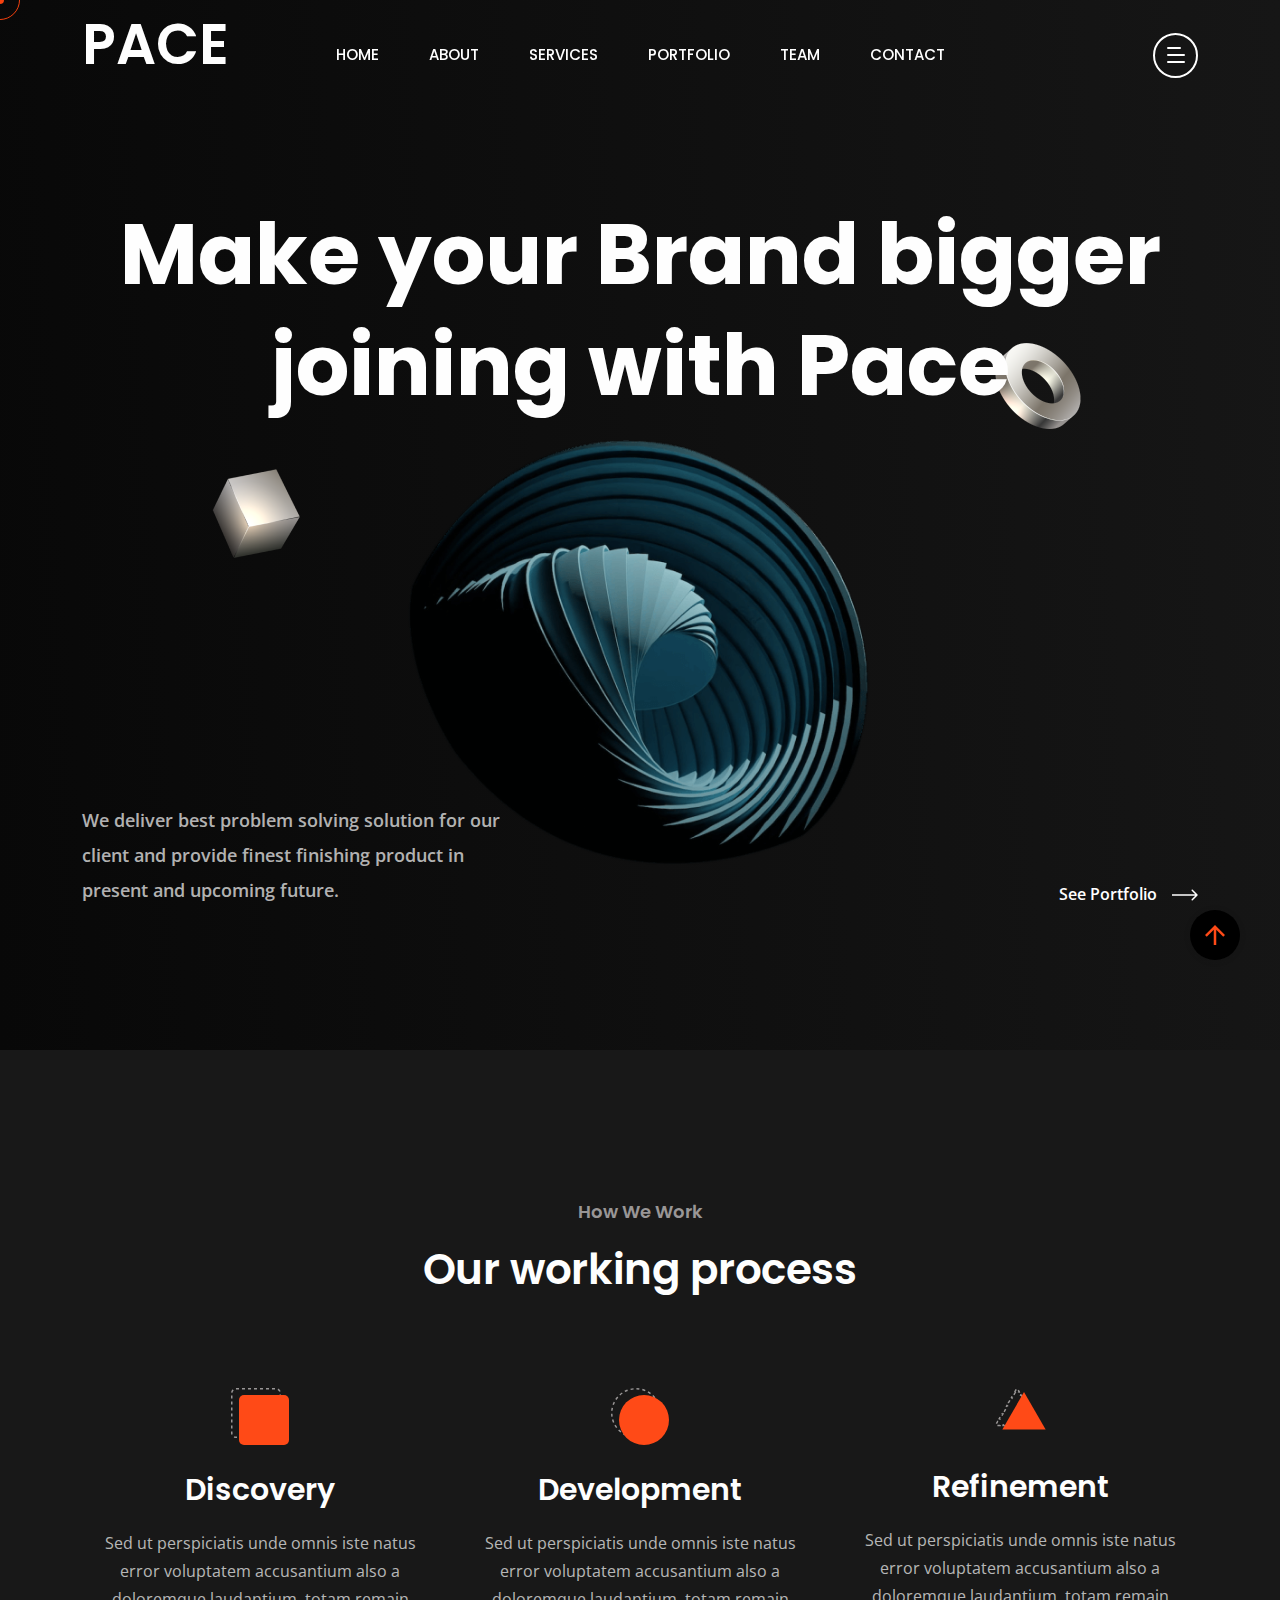
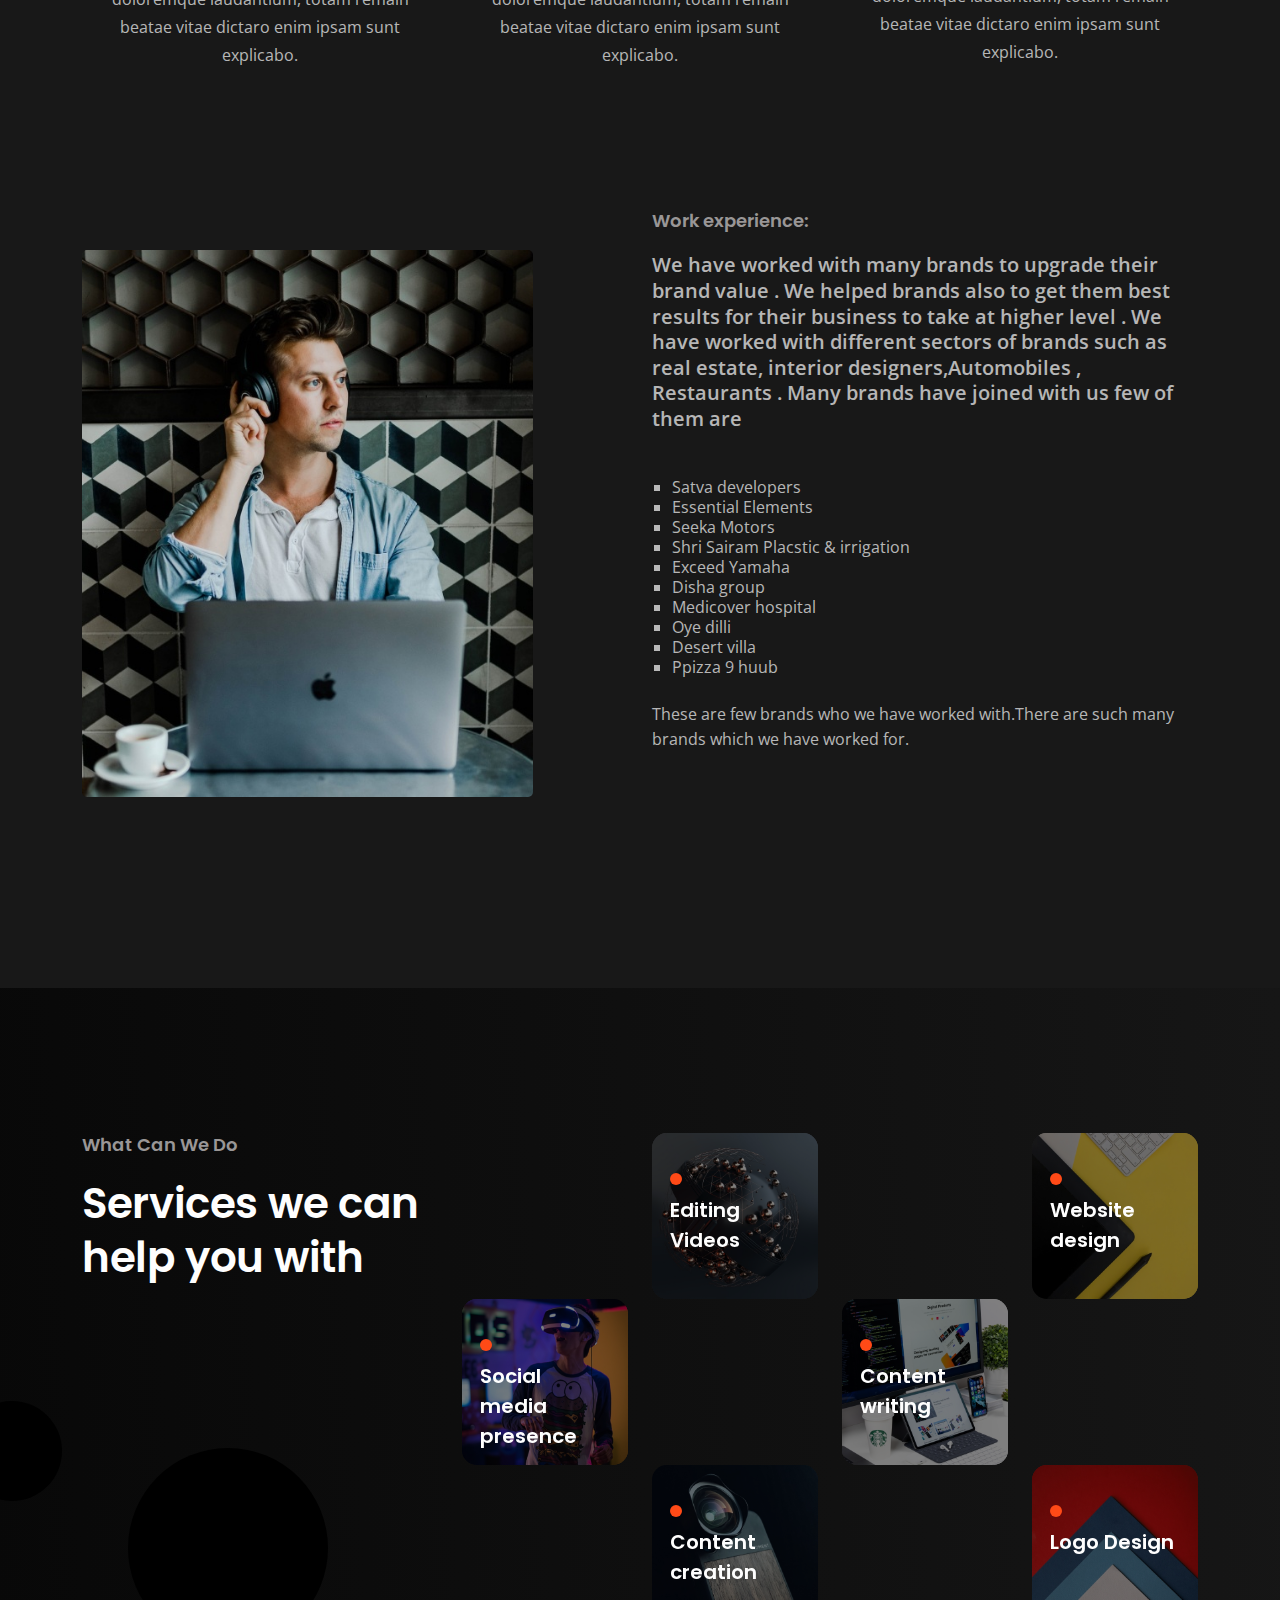
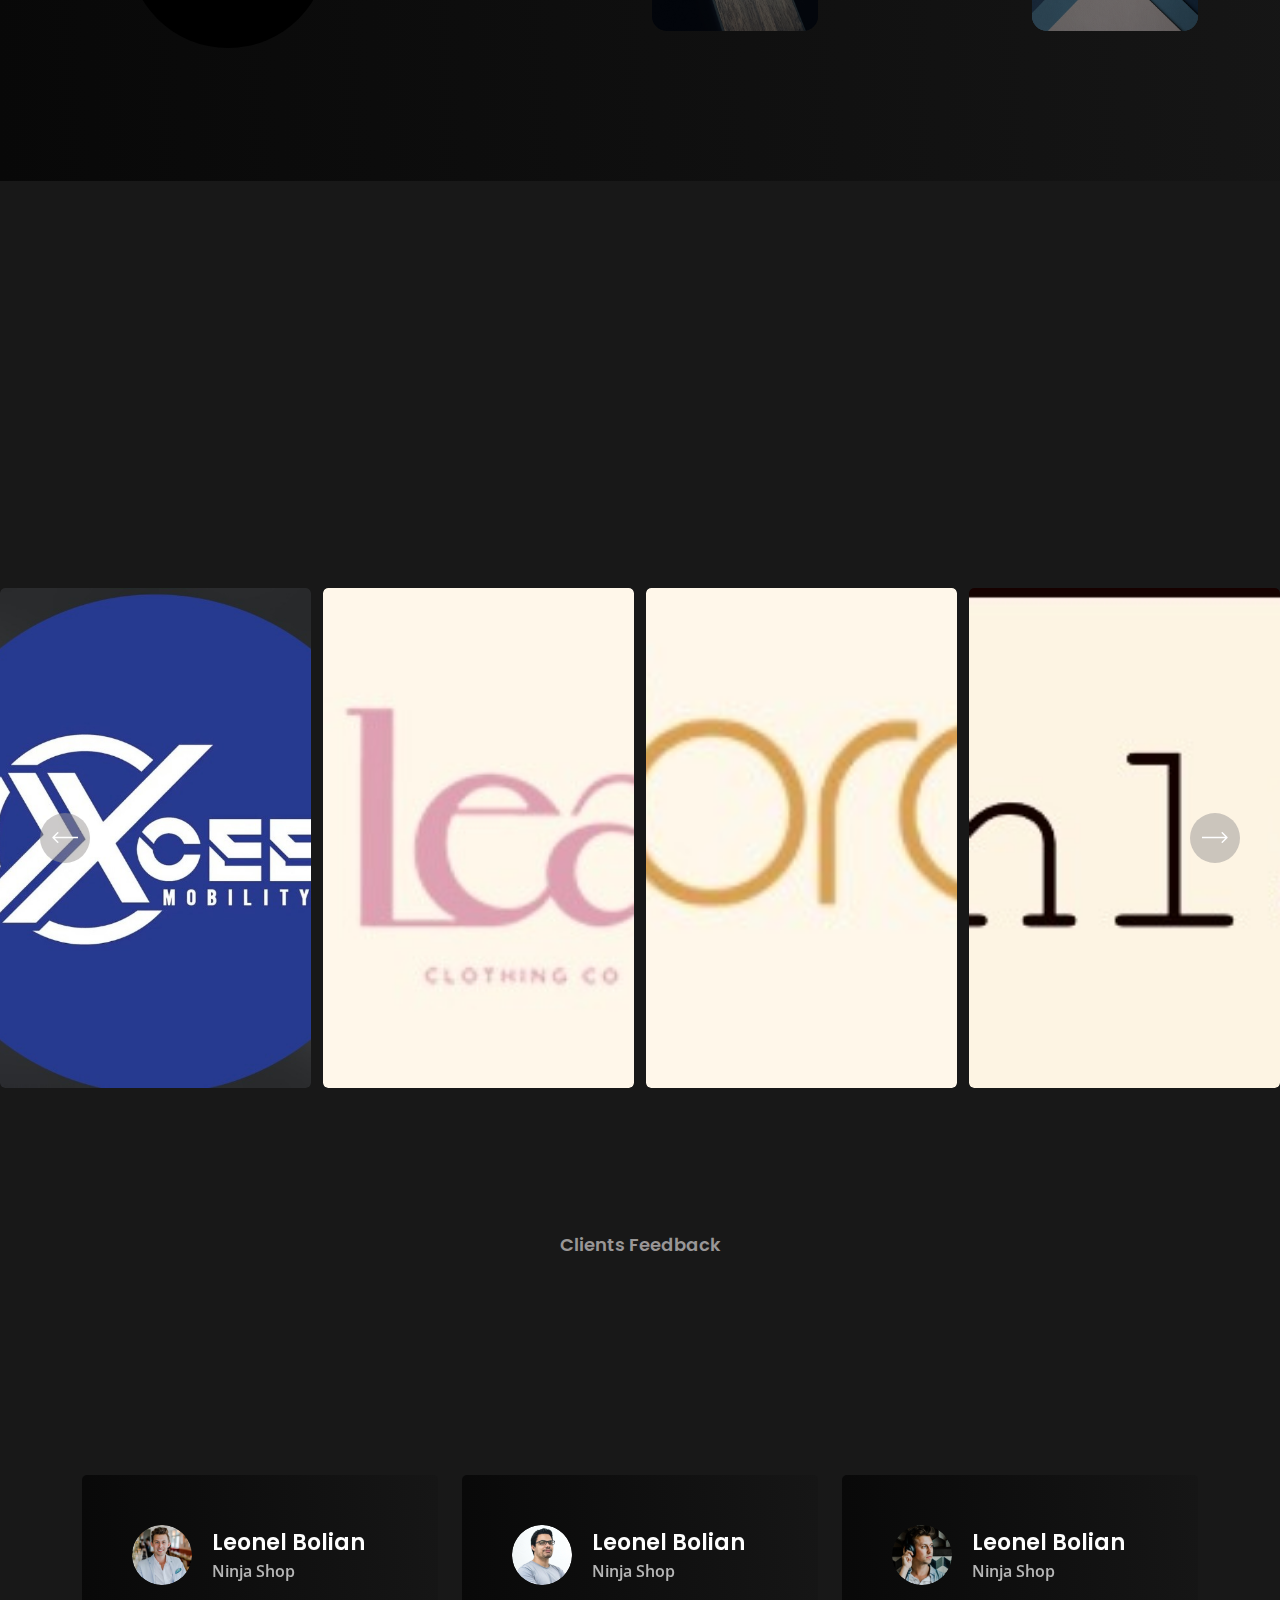
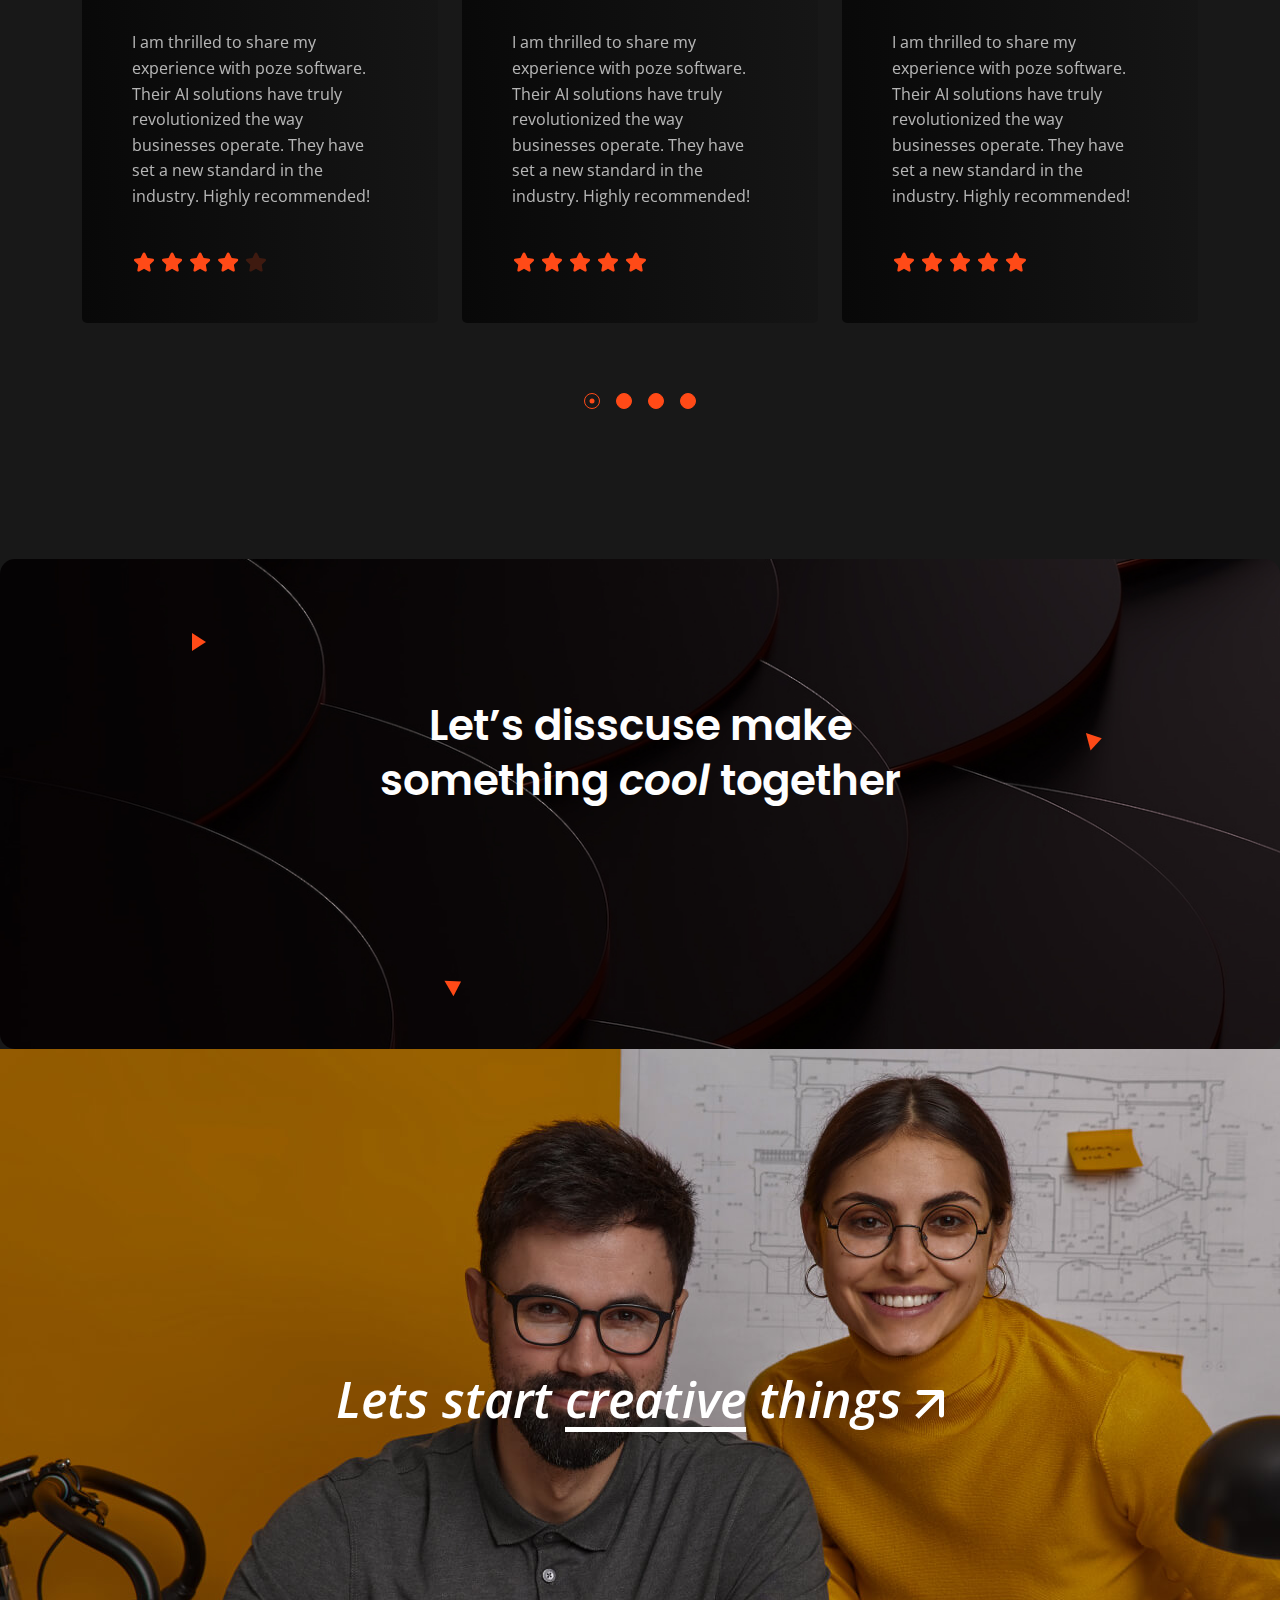
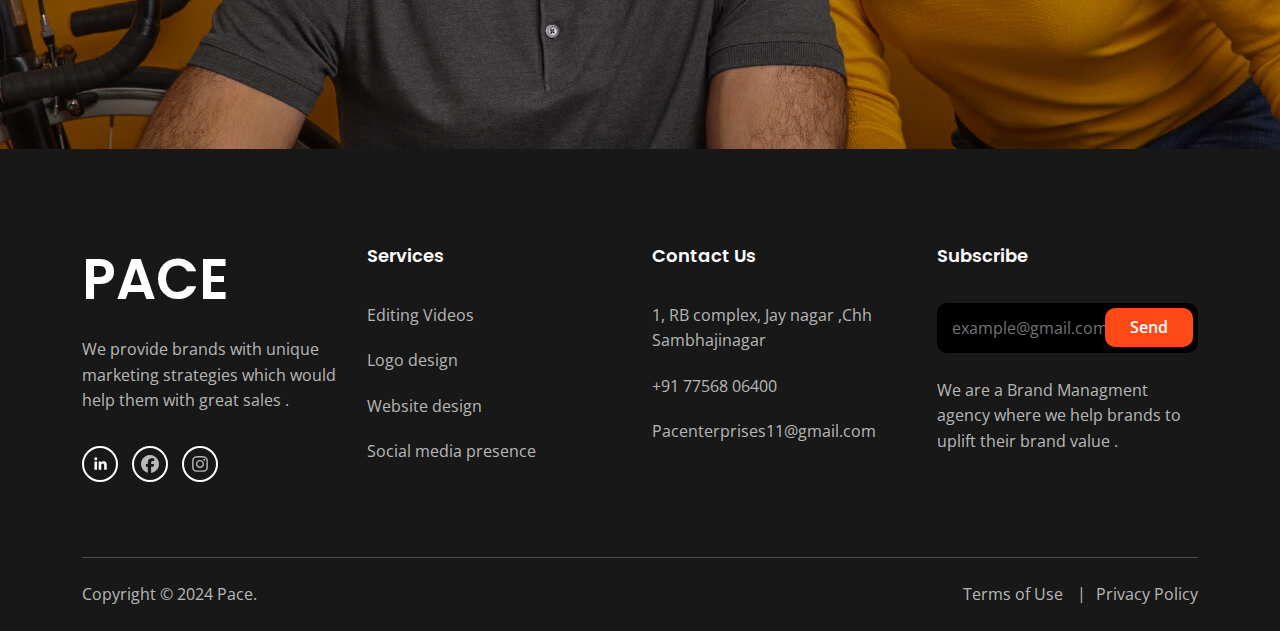
==== index.html @ 40d88383 "commit" ====
<!DOCTYPE html>
<html class="no-js" lang="en">
  <head>
    <!-- Meta Tags -->
    <meta charset="utf-8" />
    <meta http-equiv="x-ua-compatible" content="ie=edge" />
    <meta name="viewport" content="width=device-width, initial-scale=1" />
    <meta name="author" content="Laralink" />
    <!-- Favicon Icon -->
    <link rel="icon" href="assets/img/favicon.png" />
    <!-- Site Title -->
    <title>Pace Brand Management Co.</title>
    <link rel="stylesheet" href="assets/css/plugins/bootstrap.min.css" />
    <link rel="stylesheet" href="assets/css/plugins/fontawesome.min.css" />
    <link rel="stylesheet" href="assets/css/plugins/slick.css" />
    <link rel="stylesheet" href="assets/css/plugins/lightgallery.min.css" />
    <link rel="stylesheet" href="assets/css/plugins/animate.css" />
    <link rel="stylesheet" href="assets/css/style.css" />
  </head>
  <body>
    <div class="cs-preloader cs-center">
      <div class="cs-preloader_in"></div>
    </div>
    <!-- Start Header Section -->
    <header class="cs-site_header cs-style1 text-uppercase cs-sticky_header">
      <div class="cs-main_header">
        <div class="container">
          <div class="cs-main_header_in">
            <div class="cs-main_header_left">
              <a class="cs-site_branding" href="index.html">
                <!-- <img src="assets/img/logo.svg" alt="Logo"> -->
                <h1>PACE</h1>
              </a>
            </div>
            <div class="cs-main_header_center">
              <div class="cs-nav cs-primary_font cs-medium">
                <ul class="cs-nav_list">
                  <li class="cs-mega_menu">
                    <a href="index.html">Home</a>
                  </li>
                  <li>
                    <a href="about.html">About</a>
                  </li>
                  <li>
                    <a href="service.html">Services</a>
                  </li>
                  <li>
                    <a href="portfolio.html">Portfolio</a>
                  </li>
                  <li>
                    <a href="team.html">Team</a>
                  </li>
                  <li>
                    <a href="contact.html">Contact</a>
                  </li>
                  <!-- <li>
                    <a href="blog.html">Blog</a>
                    <ul>
                      <li>
                        <a href="blog.html">Blog</a>
                      </li>
                      <li>
                        <a href="blog-details.html">Blog Details</a>
                      </li>
                    </ul>
                  </li>
                  <li> -->
                </ul>
              </div>
            </div>
            <div class="cs-main_header_right">
              <div class="cs-toolbox">
                <span class="cs-icon_btn">
                  <span class="cs-icon_btn_in">
                    <span></span>
                    <span></span>
                    <span></span>
                    <span></span>
                  </span>
                </span>
              </div>
            </div>
          </div>
        </div>
      </div>
    </header>
    <div class="cs-side_header">
      <button class="cs-close"></button>
      <div class="cs-side_header_overlay"></div>
      <div class="cs-side_header_in">
        <div class="cs-side_header_shape"></div>
        <a class="cs-site_branding" href="index.html">
          <!-- <img src="assets/img/logo.svg" alt="Logo"> -->
          <h1>PACE</h1>
        </a>
        <div class="cs-side_header_box">
          <h2 class="cs-side_header_heading">
            Do you have a project in your <br />
            mind? Keep connect us.
          </h2>
        </div>
        <div class="cs-side_header_box">
          <h3 class="cs-side_header_title cs-primary_color">Contact Us</h3>
          <ul class="cs-contact_info cs-style1 cs-mp0">
            <li>
              <svg
                width="18"
                height="18"
                viewBox="0 0 18 18"
                fill="none"
                xmlns="http://www.w3.org/2000/svg"
              >
                <path
                  d="M17 12.5C15.75 12.5 14.55 12.3 13.43 11.93C13.08 11.82 12.69 11.9 12.41 12.17L10.21 14.37C7.38 12.93 5.06 10.62 3.62 7.79L5.82 5.58C6.1 5.31 6.18 4.92 6.07 4.57C5.7 3.45 5.5 2.25 5.5 1C5.5 0.45 5.05 0 4.5 0H1C0.45 0 0 0.45 0 1C0 10.39 7.61 18 17 18C17.55 18 18 17.55 18 17V13.5C18 12.95 17.55 12.5 17 12.5ZM9 0V10L12 7H18V0H9Z"
                  fill="#FF4A17"
                />
              </svg>
              <span>+91 77568 06400</span>
            </li>
            <li>
              <svg
                width="20"
                height="18"
                viewBox="0 0 20 18"
                fill="none"
                xmlns="http://www.w3.org/2000/svg"
              >
                <path
                  d="M20 6.98V16C20 17.1 19.1 18 18 18H2C0.9 18 0 17.1 0 16V4C0 2.9 0.9 2 2 2H12.1C12.04 2.32 12 2.66 12 3C12 4.48 12.65 5.79 13.67 6.71L10 9L2 4V6L10 11L15.3 7.68C15.84 7.88 16.4 8 17 8C18.13 8 19.16 7.61 20 6.98ZM14 3C14 4.66 15.34 6 17 6C18.66 6 20 4.66 20 3C20 1.34 18.66 0 17 0C15.34 0 14 1.34 14 3Z"
                  fill="#FF4A17"
                />
              </svg>
              <span>Pacenterprises11@gmail.com</span>
            </li>
            <li>
              <svg
                width="14"
                height="20"
                viewBox="0 0 14 20"
                fill="none"
                xmlns="http://www.w3.org/2000/svg"
              >
                <path
                  d="M7 0C3.13 0 0 3.13 0 7C0 12.25 7 20 7 20C7 20 14 12.25 14 7C14 3.13 10.87 0 7 0ZM7 9.5C5.62 9.5 4.5 8.38 4.5 7C4.5 5.62 5.62 4.5 7 4.5C8.38 4.5 9.5 5.62 9.5 7C9.5 8.38 8.38 9.5 7 9.5Z"
                  fill="#FF4A17"
                />
              </svg>
              <span
                >1, RB complex, Jay nagar ,Chh Sambhajinagar
              </span>
            </li>
          </ul>
        </div>
        <div class="cs-side_header_box">
          <h3 class="cs-side_header_title cs-primary_color">Subscribe</h3>
          <div class="cs-newsletter cs-style1">
            <form action="#" class="cs-newsletter_form">
              <input
                type="email"
                class="cs-newsletter_input"
                placeholder="example@gmail.com"
              />
              <button class="cs-newsletter_btn">
                <span>Send</span>
              </button>
            </form>
            <div class="cs-newsletter_text">
              Branding plays a big role because Branding is the perpetual process of identifying, creating, and managing the cumulative assets and actions that shape the perception of a brand in stakeholders’ minds. 
            </div>
          </div>
        </div>
        <div class="cs-side_header_box">
          <div class="cs-social_btns cs-style1">
            <a href="https://www.linkedin.com/in/pace-branding-7a5857142?utm_source=share&utm_campaign=share_via&utm_content=profile&utm_medium=ios_app" class="cs-center">
              <svg
                width="15"
                height="15"
                viewBox="0 0 15 15"
                fill="none"
                xmlns="http://www.w3.org/2000/svg"
              >
                <path
                  d="M4.04799 13.7497H1.45647V5.4043H4.04799V13.7497ZM2.75084 4.2659C1.92215 4.2659 1.25 3.57952 1.25 2.75084C1.25 2.35279 1.40812 1.97105 1.68958 1.68958C1.97105 1.40812 2.35279 1.25 2.75084 1.25C3.14888 1.25 3.53063 1.40812 3.81209 1.68958C4.09355 1.97105 4.25167 2.35279 4.25167 2.75084C4.25167 3.57952 3.57924 4.2659 2.75084 4.2659ZM13.7472 13.7497H11.1613V9.68722C11.1613 8.71903 11.1417 7.4774 9.81389 7.4774C8.46652 7.4774 8.26004 8.5293 8.26004 9.61747V13.7497H5.67132V5.4043H8.15681V6.54269H8.19308C8.53906 5.887 9.38421 5.19503 10.6451 5.19503C13.2679 5.19503 13.75 6.92215 13.75 9.16546V13.7497H13.7472Z"
                  fill="white"
                />
              </svg>
            </a>
            <a href="https://www.facebook.com/share/X586SR1ZsDK1aMWn/?mibextid=LQQJ4d" class="cs-center">
              <svg  width="26"
              height="18" fill="currentColor" xmlns="http://www.w3.org/2000/svg" viewBox="0 0 512 512"><!--!Font Awesome Free 6.6.0 by @fontawesome - https://fontawesome.com License - https://fontawesome.com/license/free Copyright 2024 Fonticons, Inc.--><path d="M512 256C512 114.6 397.4 0 256 0S0 114.6 0 256C0 376 82.7 476.8 194.2 504.5V334.2H141.4V256h52.8V222.3c0-87.1 39.4-127.5 125-127.5c16.2 0 44.2 3.2 55.7 6.4V172c-6-.6-16.5-1-29.6-1c-42 0-58.2 15.9-58.2 57.2V256h83.6l-14.4 78.2H287V510.1C413.8 494.8 512 386.9 512 256h0z"/></svg>
            </a>
            
            <a href="https://www.instagram.com/pace_management44/profilecard/?igsh=MXcwczczZ2RvOGh3bA==" class="cs-center">
              <svg  width="26"
              height="18" fill="currentColor"  xmlns="http://www.w3.org/2000/svg" viewBox="0 0 448 512"><!--!Font Awesome Free 6.6.0 by @fontawesome - https://fontawesome.com License - https://fontawesome.com/license/free Copyright 2024 Fonticons, Inc.--><path d="M224.1 141c-63.6 0-114.9 51.3-114.9 114.9s51.3 114.9 114.9 114.9S339 319.5 339 255.9 287.7 141 224.1 141zm0 189.6c-41.1 0-74.7-33.5-74.7-74.7s33.5-74.7 74.7-74.7 74.7 33.5 74.7 74.7-33.6 74.7-74.7 74.7zm146.4-194.3c0 14.9-12 26.8-26.8 26.8-14.9 0-26.8-12-26.8-26.8s12-26.8 26.8-26.8 26.8 12 26.8 26.8zm76.1 27.2c-1.7-35.9-9.9-67.7-36.2-93.9-26.2-26.2-58-34.4-93.9-36.2-37-2.1-147.9-2.1-184.9 0-35.8 1.7-67.6 9.9-93.9 36.1s-34.4 58-36.2 93.9c-2.1 37-2.1 147.9 0 184.9 1.7 35.9 9.9 67.7 36.2 93.9s58 34.4 93.9 36.2c37 2.1 147.9 2.1 184.9 0 35.9-1.7 67.7-9.9 93.9-36.2 26.2-26.2 34.4-58 36.2-93.9 2.1-37 2.1-147.8 0-184.8zM398.8 388c-7.8 19.6-22.9 34.7-42.6 42.6-29.5 11.7-99.5 9-132.1 9s-102.7 2.6-132.1-9c-19.6-7.8-34.7-22.9-42.6-42.6-11.7-29.5-9-99.5-9-132.1s-2.6-102.7 9-132.1c7.8-19.6 22.9-34.7 42.6-42.6 29.5-11.7 99.5-9 132.1-9s102.7-2.6 132.1 9c19.6 7.8 34.7 22.9 42.6 42.6 11.7 29.5 9 99.5 9 132.1s2.7 102.7-9 132.1z"/></svg>
            </a>
          </div>
        </div>
      </div>
    </div>
    <!-- End Header Section -->
    <!-- Start Hero -->
    <div class="cs-hero cs-style7" id="home">
      <div class="container">
        <h1
          class="cs-hero_title wow fadeInUp"
          data-wow-duration="0.8s"
          data-wow-delay="0.2s"
        >
          Make your Brand bigger joining with Pace
        </h1>
      </div>
      <div class="container">
        <div class="cs-hero_text_in">
          <div class="cs-hero_subtitle">
            We deliver best problem solving solution for our client and provide
            finest finishing product in present and upcoming future.
          </div>
          <div class="cs-hero_btn">
            <a href="portfolio.html" class="cs-text_btn">
              <span>See Portfolio</span>
              <svg
                width="26"
                height="12"
                viewBox="0 0 26 12"
                fill="none"
                xmlns="http://www.w3.org/2000/svg"
              >
                <path
                  d="M25.5303 6.53033C25.8232 6.23744 25.8232 5.76256 25.5303 5.46967L20.7574 0.696699C20.4645 0.403806 19.9896 0.403806 19.6967 0.696699C19.4038 0.989593 19.4038 1.46447 19.6967 1.75736L23.9393 6L19.6967 10.2426C19.4038 10.5355 19.4038 11.0104 19.6967 11.3033C19.9896 11.5962 20.4645 11.5962 20.7574 11.3033L25.5303 6.53033ZM0 6.75H25V5.25H0V6.75Z"
                  fill="currentColor"
                ></path>
              </svg>
            </a>
          </div>
        </div>
      </div>
      <div class="cs-hero_img_1">
        <img src="assets/img/hero_img_2.png" alt="Hero Img" />
      </div>
      <div class="cs-hero_img_2">
        <img src="assets/img/hero_img_3.png" alt="Hero Img" />
      </div>
      <div class="cs-hero_img_3">
        <img src="assets/img/hero_img_4.png" alt="Hero Img" />
      </div>
    </div>
    <!-- End Hero -->
    <div class="cs-height_150 cs-height_lg_80"></div>
    <!-- Start Icon Box -->
    <div class="container">
      <div class="cs-section_heading cs-style1 text-center">
        <h3 class="cs-section_subtitle">How We Work</h3>
        <h2 class="cs-section_title">Our working process</h2>
      </div>
      <div class="cs-height_90 cs-height_lg_45"></div>
      <div class="row">
        <div class="col-lg-4">
          <div class="cs-iconbox cs-style2 text-center">
            <div class="cs-iconbox_icon">
              <svg
                width="58"
                height="57"
                viewBox="0 0 58 57"
                fill="none"
                xmlns="http://www.w3.org/2000/svg"
              >
                <rect
                  x="0.75"
                  y="0.75"
                  width="48.5"
                  height="48.5"
                  rx="4.25"
                  stroke="#999696"
                  stroke-width="1.5"
                  stroke-dasharray="3 3"
                />
                <rect
                  x="8"
                  y="7"
                  width="50"
                  height="50"
                  rx="5"
                  fill="#FF4A17"
                />
              </svg>
            </div>
            <h2 class="cs-iconbox_title">Discovery</h2>
            <div class="cs-iconbox_subtitle">
              Sed ut perspiciatis unde omnis iste natus error voluptatem
              accusantium also a doloremque laudantium, totam remain beatae
              vitae dictaro enim ipsam sunt explicabo.
            </div>
          </div>
          <div class="cs-height_30 cs-height_lg_35"></div>
        </div>
        <div class="col-lg-4">
          <div class="cs-iconbox cs-style2 text-center">
            <div class="cs-iconbox_icon">
              <svg
                width="58"
                height="57"
                viewBox="0 0 58 57"
                fill="none"
                xmlns="http://www.w3.org/2000/svg"
              >
                <circle
                  cx="25"
                  cy="25"
                  r="24.25"
                  stroke="#999696"
                  stroke-width="1.5"
                  stroke-dasharray="3 3"
                />
                <circle cx="33" cy="32" r="25" fill="#FF4A17" />
              </svg>
            </div>
            <h2 class="cs-iconbox_title">Development</h2>
            <div class="cs-iconbox_subtitle">
              Sed ut perspiciatis unde omnis iste natus error voluptatem
              accusantium also a doloremque laudantium, totam remain beatae
              vitae dictaro enim ipsam sunt explicabo.
            </div>
          </div>
          <div class="cs-height_30 cs-height_lg_35"></div>
        </div>
        <div class="col-lg-4">
          <div class="cs-iconbox cs-style2 text-center">
            <div class="cs-iconbox_icon">
              <svg
                width="57"
                height="54"
                viewBox="0 0 57 54"
                fill="none"
                xmlns="http://www.w3.org/2000/svg"
              >
                <path
                  d="M22.6803 4.01786L24.2268 1.33929L24.8763 1.71429L25 1.5L25.1237 1.71429L25.7732 1.33929L27.3197 4.01786L26.6702 4.39286L28.2167 7.07143L28.8662 6.69643L30.4127 9.375L29.7631 9.75L31.3096 12.4286L31.9591 12.0536L33.5056 14.7321L32.8561 15.1071L34.4026 17.7857L35.0521 17.4107L36.5986 20.0893L35.949 20.4643L37.4955 23.1429L38.145 22.7679L39.6915 25.4464L39.042 25.8214L40.5885 28.5L41.238 28.125L42.7845 30.8036L42.1349 31.1786L43.6814 33.8571L44.3309 33.4821L45.8774 36.1607L45.2279 36.5357L45.3516 36.75H45.1042V37.5H42.0112V36.75H38.9183V37.5H35.8253V36.75H32.7324V37.5H29.6394V36.75H26.5465V37.5H23.4535V36.75H20.3606V37.5H17.2676V36.75H14.1747V37.5H11.0817V36.75H7.98879V37.5H4.89584V36.75H4.6484L4.77212 36.5357L4.1226 36.1607L5.66908 33.4821L6.3186 33.8571L7.86507 31.1786L7.21555 30.8036L8.76202 28.125L9.41154 28.5L10.958 25.8214L10.3085 25.4464L11.855 22.7679L12.5045 23.1429L14.051 20.4643L13.4014 20.0893L14.9479 17.4107L15.5974 17.7857L17.1439 15.1071L16.4944 14.7321L18.0409 12.0536L18.6904 12.4286L20.2369 9.75L19.5873 9.375L21.1338 6.69643L21.7833 7.07143L23.3298 4.39286L22.6803 4.01786Z"
                  stroke="#999696"
                  stroke-width="1.5"
                  stroke-dasharray="3 3"
                />
                <path d="M32 4L53.6506 41.5H10.3494L32 4Z" fill="#FF4A17" />
              </svg>
            </div>
            <h2 class="cs-iconbox_title">Refinement</h2>
            <div class="cs-iconbox_subtitle">
              Sed ut perspiciatis unde omnis iste natus error voluptatem
              accusantium also a doloremque laudantium, totam remain beatae
              vitae dictaro enim ipsam sunt explicabo.
            </div>
          </div>
          <div class="cs-height_30 cs-height_lg_35"></div>
        </div>
      </div>
    </div>
    <!-- End Icon Box -->
    <!-- Start About Us -->
    <section>
      <div class="cs-height_110 cs-height_lg_40"></div>
      <div class="container">
        <div class="row align-items-center">
          <div class="col-lg-5">
            <img
              src="assets/img/about_img_9.jpeg"
              alt="About"
              class="w-100 cs-radius_5"
            />
          </div>
          <div class="col-lg-6 offset-lg-1">
            <div class="cs-height_0 cs-height_lg_40"></div>
            <div class="cs-section_heading cs-style1">
              <h3 class="cs-section_subtitle">Work experience:
              </h3>
              <p style="font-size: 20px; font-weight: 600;">
              We have worked with many brands to upgrade their brand value . We helped brands also to get them best results for their business to take at higher level .  We have worked with different sectors of brands such as real estate, interior designers,Automobiles , Restaurants . Many brands have joined with us few of them are </p>
              <div class="cs-height_30 cs-height_lg_20"></div>
              <ul style="line-height: 20px;">
               <li>Satva developers</li>
               <li>Essential Elements</li>
               <li>Seeka Motors</li>
               <li>Shri Sairam Placstic & irrigation</li>
               <li>Exceed Yamaha</li>
               <li>Disha group</li>
               <li>Medicover hospital</li>
               <li>Oye dilli</li>
               <li>Desert villa</li>
               <li>Ppizza 9 huub
              </li>
              </ul>
              <p>These are few brands who we have worked with.There are such many brands which we have worked for.</p>
              <div class="cs-height_45 cs-height_lg_20"></div>
              <a
                href="about.html"
                class="cs-text_btn wow fadeInLeft"
                data-wow-duration="0.8s"
                data-wow-delay="0.2s"
              >
                <span>Learn More</span>
                <svg
                  width="26"
                  height="12"
                  viewBox="0 0 26 12"
                  fill="none"
                  xmlns="http://www.w3.org/2000/svg"
                >
                  <path
                    d="M25.5303 6.53033C25.8232 6.23744 25.8232 5.76256 25.5303 5.46967L20.7574 0.696699C20.4645 0.403806 19.9896 0.403806 19.6967 0.696699C19.4038 0.989593 19.4038 1.46447 19.6967 1.75736L23.9393 6L19.6967 10.2426C19.4038 10.5355 19.4038 11.0104 19.6967 11.3033C19.9896 11.5962 20.4645 11.5962 20.7574 11.3033L25.5303 6.53033ZM0 6.75H25V5.25H0V6.75Z"
                    fill="currentColor"
                  ></path>
                </svg>
              </a>
            </div>
          </div>
        </div>
      </div>
      <div class="cs-height_150 cs-height_lg_80"></div>
    </section>
    <!-- End About Us -->
    <!-- Start Service Section -->
    <section class="cs-shape_wrap_4 cs-parallax cs-gradient_1">
      <div class="cs-shape_4 cs-to_up"></div>
      <div class="cs-shape_4 cs-to_right"></div>
      <div class="cs-height_145 cs-height_lg_80"></div>
      <div class="container">
        <div class="row">
          <div class="col-xl-4">
            <div class="cs-section_heading cs-style1">
              <h3 class="cs-section_subtitle">What Can We Do</h3>
              <h2 class="cs-section_title">Services we can help you with</h2>
            </div>
            <div class="cs-height_90 cs-height_lg_45"></div>
          </div>
          <div class="col-xl-8">
            <div class="row">
              <div class="col-lg-3 col-sm-6 cs-hidden_mobile"></div>
              <div class="col-lg-3 col-sm-6">
                <div class="cs-hobble">
                  <a
                    
                    class="cs-card cs-style1 cs-hover_layer1"
                  >
                    <img src="assets/img/service_1.jpeg" alt="Service" />
                    <div class="cs-card_overlay"></div>
                    <div class="cs-card_info">
                      <span class="cs-hover_layer3 cs-accent_bg"></span>
                      <h2 class="cs-card_title">Editing Videos 
                      </h2>
                    </div>
                  </a>
                </div>
                <div class="cs-height_0 cs-height_lg_30"></div>
              </div>
              <div class="col-lg-3 col-sm-6 cs-hidden_mobile"></div>
              <div class="col-lg-3 col-sm-6">
                <div class="cs-hobble">
                  <a
                    
                    class="cs-card cs-style1 cs-hover_layer1"
                  >
                    <img src="assets/img/service_2.jpeg" alt="Service" />
                    <div class="cs-card_overlay"></div>
                    <div class="cs-card_info">
                      <span class="cs-hover_layer3 cs-accent_bg"></span>
                      <h2 class="cs-card_title">Website design 
                      </h2>
                    </div>
                  </a>
                </div>
                <div class="cs-height_0 cs-height_lg_30"></div>
              </div>
              <div class="col-lg-3 col-sm-6">
                <div class="cs-hobble">
                  <a
                    
                    class="cs-card cs-style1 cs-hover_layer1"
                  >
                    <img src="assets/img/service_3.jpeg" alt="Service" />
                    <div class="cs-card_overlay"></div>
                    <div class="cs-card_info">
                      <span class="cs-hover_layer3 cs-accent_bg"></span>
                      <h2 class="cs-card_title">Social media presence</h2>
                    </div>
                  </a>
                </div>
                <div class="cs-height_0 cs-height_lg_30"></div>
              </div>
              <div class="col-lg-3 col-sm-6 cs-hidden_mobile"></div>
              <div class="col-lg-3 col-sm-6">
                <div class="cs-hobble">
                  <a
                    
                    class="cs-card cs-style1 cs-hover_layer1"
                  >
                    <img src="assets/img/service_4.jpeg" alt="Service" />
                    <div class="cs-card_overlay"></div>
                    <div class="cs-card_info">
                      <span class="cs-hover_layer3 cs-accent_bg"></span>
                      <h2 class="cs-card_title">Content writing</h2>
                    </div>
                  </a>
                </div>
                <div class="cs-height_0 cs-height_lg_30"></div>
              </div>
              <div class="col-lg-3 col-sm-6 cs-hidden_mobile"></div>
              <div class="col-lg-3 col-sm-6 cs-hidden_mobile"></div>
              <div class="col-lg-3 col-sm-6">
                <div class="cs-hobble">
                  <a
                    
                    class="cs-card cs-style1 cs-hover_layer1"
                  >
                    <img src="assets/img/service_5.jpeg" alt="Service" />
                    <div class="cs-card_overlay"></div>
                    <div class="cs-card_info">
                      <span class="cs-hover_layer3 cs-accent_bg"></span>
                      <h2 class="cs-card_title">Content creation</h2>
                    </div>
                  </a>
                </div>
                <div class="cs-height_0 cs-height_lg_30"></div>
              </div>
              <div class="col-lg-3 col-sm-6 cs-hidden_mobile"></div>
              <div class="col-lg-3 col-sm-6">
                <div class="cs-hobble">
                  <a
                    
                    class="cs-card cs-style1 cs-hover_layer1"
                  >
                    <img src="assets/img/service_6.jpeg" alt="Service" />
                    <div class="cs-card_overlay"></div>
                    <div class="cs-card_info">
                      <span class="cs-hover_layer3 cs-accent_bg"></span>
                      <h2 class="cs-card_title">Logo Design</h2>
                    </div>
                  </a>
                </div>
                <div class="cs-height_0 cs-height_lg_30"></div>
              </div>
            </div>
          </div>
        </div>
      </div>
      <div class="cs-height_150 cs-height_lg_80"></div>
    </section>
    <!-- End Service Section -->
    <div class="cs-height_140 cs-height_lg_70"></div>
    <!-- Start Portfolio Section -->
    <section>
      <div class="container">
        <h2
          class="cs-font_50 cs-m0 cs-line_height_4 wow fadeInUp text-center"
          data-wow-duration="0.8s"
          data-wow-delay="0.2s"
        >
          Our agile process is ability to adapt and respond to change. We work
          with love and joyfull together. Our clients -
        </h2>
      </div>
      <div class="cs-height_90 cs-height_lg_70"></div>
      <div class="cs-slider cs-style2 cs-gap-12">
        <div
          class="cs-slider_container"
          data-autoplay="0"
          data-loop="1"
          data-speed="600"
          data-center="0"
          data-slides-per-view="responsive"
          data-xs-slides="1"
          data-sm-slides="2"
          data-md-slides="3"
          data-lg-slides="4"
          data-add-slides="4"
        >
          <div class="cs-slider_wrapper">
            <div class="cs-slide">
              <div class="cs-portfolio cs-style1 cs-type2 cs-size3" >
                <div class="cs-portfolio_hover"></div>
                <div
                  class="cs-portfolio_bg cs-bg"
                  data-src="assets/img/comapny-img.jpg"></div>
                <div class="cs-portfolio_info">
                  <div class="cs-portfolio_info_bg cs-accent_bg"></div>
                  <h2 class="cs-portfolio_title">Colorful Art Work</h2>
                  <div class="cs-portfolio_subtitle">See Details</div>
                </div>
              </div>
            </div>
            <!-- .cs-slide -->
            <div class="cs-slide">
              <div
              
                class="cs-portfolio cs-style1 cs-type2 cs-size3"
              >
                <div class="cs-portfolio_hover"></div>
                <div
                  class="cs-portfolio_bg cs-bg"
                  data-src="assets/img/comapny-img3.jpg"
                   ></div>
                <div class="cs-portfolio_info">
                  <div class="cs-portfolio_info_bg cs-accent_bg"></div>
                  <h2 class="cs-portfolio_title">Colorful Art Work</h2>
                  <div class="cs-portfolio_subtitle">See Details</div>
                </div>
              </div>
            </div>
            <!-- .cs-slide -->
            <div class="cs-slide">
              <div
           
                class="cs-portfolio cs-style1 cs-type2 cs-size3"
              >
                <div class="cs-portfolio_hover"></div>
                <div
                  class="cs-portfolio_bg cs-bg"
                  data-src="assets/img/comapny-img4.jpg"
                ></div>
                <div class="cs-portfolio_info">
                  <div class="cs-portfolio_info_bg cs-accent_bg"></div>
                  <h2 class="cs-portfolio_title">Colorful Art Work</h2>
                  <div class="cs-portfolio_subtitle">See Details</div>
                </div>
              </div>
            </div>
            <!-- .cs-slide -->
            <div class="cs-slide">
              <div
               
                class="cs-portfolio cs-style1 cs-type2 cs-size3"
              >
                <div class="cs-portfolio_hover"></div>
                <div
                  class="cs-portfolio_bg cs-bg"
                  data-src="assets/img/comapny-img5.jpg"
                ></div>
                <div class="cs-portfolio_info">
                  <div class="cs-portfolio_info_bg cs-accent_bg"></div>
                  <h2 class="cs-portfolio_title">Colorful Art Work</h2>
                  <div class="cs-portfolio_subtitle">See Details</div>
                </div>
              </div>
            </div>
            <!-- .cs-slide -->
            <div class="cs-slide">
              <div
              
                class="cs-portfolio cs-style1 cs-type2 cs-size3"
              >
                <div class="cs-portfolio_hover"></div>
                <div
                  class="cs-portfolio_bg cs-bg"
                  data-src="assets/img/comapny-img6.jpg"
                ></div>
                <div class="cs-portfolio_info">
                  <div class="cs-portfolio_info_bg cs-accent_bg"></div>
                  <h2 class="cs-portfolio_title">Colorful Art Work</h2>
                  <div class="cs-portfolio_subtitle">See Details</div>
                </div>
              </div>
            </div>
            <!-- .cs-slide -->
            <div class="cs-slide">
              <div
               
                class="cs-portfolio cs-style1 cs-type2 cs-size3"
              >
                <div class="cs-portfolio_hover"></div>
                <div
                  class="cs-portfolio_bg cs-bg"
                  data-src="assets/img/company-img2.jpg"
                ></div>
                <div class="cs-portfolio_info">
                  <div class="cs-portfolio_info_bg cs-accent_bg"></div>
                  <h2 class="cs-portfolio_title">Colorful Art Work</h2>
                  <div class="cs-portfolio_subtitle">See Details</div>
                </div>
              </div>
            </div>
          </div>
        </div>
        <!-- .cs-slider_container -->
        <div class="cs-pagination cs-style1 cs-hidden_desktop"></div>
        <div class="cs-slider_arrows cs-style2 cs-primary_color">
          <div class="cs-left_arrow cs-center">
            <svg
              width="26"
              height="13"
              viewBox="0 0 26 13"
              fill="none"
              xmlns="http://www.w3.org/2000/svg"
            >
              <path
                d="M0.469791 5.96967C0.176899 6.26256 0.176899 6.73744 0.469791 7.03033L5.24276 11.8033C5.53566 12.0962 6.01053 12.0962 6.30342 11.8033C6.59632 11.5104 6.59632 11.0355 6.30342 10.7426L2.06078 6.5L6.30342 2.25736C6.59632 1.96447 6.59632 1.48959 6.30342 1.1967C6.01053 0.903806 5.53566 0.903806 5.24276 1.1967L0.469791 5.96967ZM26.0001 5.75L1.00012 5.75V7.25L26.0001 7.25V5.75Z"
                fill="currentColor"
              />
            </svg>
          </div>
          <div class="cs-right_arrow cs-center">
            <svg
              width="26"
              height="13"
              viewBox="0 0 26 13"
              fill="none"
              xmlns="http://www.w3.org/2000/svg"
            >
              <path
                d="M25.5305 7.03033C25.8233 6.73744 25.8233 6.26256 25.5305 5.96967L20.7575 1.1967C20.4646 0.903806 19.9897 0.903806 19.6968 1.1967C19.4039 1.48959 19.4039 1.96447 19.6968 2.25736L23.9395 6.5L19.6968 10.7426C19.4039 11.0355 19.4039 11.5104 19.6968 11.8033C19.9897 12.0962 20.4646 12.0962 20.7575 11.8033L25.5305 7.03033ZM0.00012207 7.25H25.0001V5.75H0.00012207V7.25Z"
                fill="currentColor"
              />
            </svg>
          </div>
        </div>
      </div>
      <!-- .cs-slider -->
    </section>
    <!-- End Portfolio Section -->
    <!-- Start Testimonial Section -->
    <section>
      <div class="cs-height_145 cs-height_lg_75"></div>
      <div class="container">
        <div class="cs-section_heading cs-style1 text-center">
          <h3 class="cs-section_subtitle">Clients Feedback</h3>
          <h2
            class="cs-section_title wow fadeInUp"
            data-wow-duration="0.8s"
            data-wow-delay="0.2s"
          >
            Voices of delights testimonials that <br />speak to our excellence
          </h2>
        </div>
        <div class="cs-height_90 cs-height_lg_45"></div>
        <div class="cs-slider cs-gap-24">
          <div
            class="cs-slider_container"
            data-autoplay="0"
            data-loop="1"
            data-speed="600"
            data-center="0"
            data-slides-per-view="responsive"
            data-xs-slides="1"
            data-sm-slides="2"
            data-md-slides="3"
            data-lg-slides="3"
            data-add-slides="3"
          >
            <div class="cs-slider_wrapper">
              <div class="cs-slide">
                <div class="cs-testimonial cs-style3">
                  <div class="cs-client_info">
                    <div class="cs-client_img">
                      <img src="assets/img/avatar_5.png" alt="avatar1" />
                    </div>
                    <div class="cs-client_meta">
                      <h4 class="cs-client_name">Leonel Bolian</h4>
                      <p class="cs-client_designation mb-0">Ninja Shop</p>
                    </div>
                  </div>
                  <p class="cs-client_review">
                    I am thrilled to share my experience with poze software.
                    Their AI solutions have truly revolutionized the way
                    businesses operate. They have set a new standard in the
                    industry. Highly recommended!
                  </p>
                  <div class="cs-rating" data-rating="4">
                    <div
                      class="cs-rating_bg"
                      data-src="assets/img/rating.svg"
                    ></div>
                    <div
                      class="cs-rating_percentage"
                      data-src="assets/img/rating.svg"
                    ></div>
                  </div>
                </div>
              </div>
              <!-- .cs-slide -->
              <div class="cs-slide">
                <div class="cs-testimonial cs-style3">
                  <div class="cs-client_info">
                    <div class="cs-client_img">
                      <img src="assets/img/avatar_6.png" alt="avatar1" />
                    </div>
                    <div class="cs-client_meta">
                      <h4 class="cs-client_name">Leonel Bolian</h4>
                      <p class="cs-client_designation mb-0">Ninja Shop</p>
                    </div>
                  </div>
                  <p class="cs-client_review">
                    I am thrilled to share my experience with poze software.
                    Their AI solutions have truly revolutionized the way
                    businesses operate. They have set a new standard in the
                    industry. Highly recommended!
                  </p>
                  <div class="cs-rating" data-rating="5">
                    <div
                      class="cs-rating_bg"
                      data-src="assets/img/rating.svg"
                    ></div>
                    <div
                      class="cs-rating_percentage"
                      data-src="assets/img/rating.svg"
                    ></div>
                  </div>
                </div>
              </div>
              <!-- .cs-slide -->
              <div class="cs-slide">
                <div class="cs-testimonial cs-style3">
                  <div class="cs-client_info">
                    <div class="cs-client_img">
                      <img src="assets/img/avatar_7.png" alt="avatar1" />
                    </div>
                    <div class="cs-client_meta">
                      <h4 class="cs-client_name">Leonel Bolian</h4>
                      <p class="cs-client_designation mb-0">Ninja Shop</p>
                    </div>
                  </div>
                  <p class="cs-client_review">
                    I am thrilled to share my experience with poze software.
                    Their AI solutions have truly revolutionized the way
                    businesses operate. They have set a new standard in the
                    industry. Highly recommended!
                  </p>
                  <div class="cs-rating" data-rating="5">
                    <div
                      class="cs-rating_bg"
                      data-src="assets/img/rating.svg"
                    ></div>
                    <div
                      class="cs-rating_percentage"
                      data-src="assets/img/rating.svg"
                    ></div>
                  </div>
                </div>
              </div>
              <!-- .cs-slide -->
              <div class="cs-slide">
                <div class="cs-testimonial cs-style3">
                  <div class="cs-client_info">
                    <div class="cs-client_img">
                      <img src="assets/img/avatar_1.png" alt="avatar1" />
                    </div>
                    <div class="cs-client_meta">
                      <h4 class="cs-client_name">Leonel Bolian</h4>
                      <p class="cs-client_designation mb-0">Ninja Shop</p>
                    </div>
                  </div>
                  <p class="cs-client_review">
                    I am thrilled to share my experience with poze software.
                    Their AI solutions have truly revolutionized the way
                    businesses operate. They have set a new standard in the
                    industry. Highly recommended!
                  </p>
                  <div class="cs-rating" data-rating="5">
                    <div
                      class="cs-rating_bg"
                      data-src="assets/img/rating.svg"
                    ></div>
                    <div
                      class="cs-rating_percentage"
                      data-src="assets/img/rating.svg"
                    ></div>
                  </div>
                </div>
              </div>
              <!-- .cs-slide -->
            </div>
          </div>
          <div class="cs-pagination cs-style1"></div>
        </div>
      </div>
      <div class="cs-height_150 cs-height_lg_80"></div>
    </section>
    <!-- End Testimonial Section -->
    <!-- Start CTA -->
    <div
      class="cs-cta cs-style1 cs-bg text-center cs-shape_wrap_1 cs-position_1 cs-type_1"
      data-src="assets/img/cta_bg_5.jpeg"
    >
      <div class="cs-shape_1"></div>
      <div class="cs-shape_1"></div>
      <div class="cs-shape_1"></div>
      <div class="cs-cta_in">
        <h2 class="cs-cta_title cs-semi_bold cs-m0">
          Let’s disscuse make <br />something <i>cool</i> together
        </h2>
        <div class="cs-height_70 cs-height_lg_30"></div>
        <a
          href="contact.html"
          class="cs-text_btn wow fadeInUp"
          data-wow-duration="0.8s"
          data-wow-delay="0.2s"
        >
          <span>Apply For Meeting</span>
          <svg
            width="26"
            height="12"
            viewBox="0 0 26 12"
            fill="none"
            xmlns="http://www.w3.org/2000/svg"
          >
            <path
              d="M25.5307 6.53033C25.8236 6.23744 25.8236 5.76256 25.5307 5.46967L20.7577 0.696699C20.4648 0.403806 19.99 0.403806 19.6971 0.696699C19.4042 0.989593 19.4042 1.46447 19.6971 1.75736L23.9397 6L19.6971 10.2426C19.4042 10.5355 19.4042 11.0104 19.6971 11.3033C19.99 11.5962 20.4648 11.5962 20.7577 11.3033L25.5307 6.53033ZM0.000366211 6.75H25.0004V5.25H0.000366211V6.75Z"
              fill="currentColor"
            />
          </svg>
        </a>
      </div>
    </div>
    <!-- End CTA -->
    <!-- Start Video Banner -->
    <div
      class="cs-banner cs_style_1 cs-bg"
      data-src="assets/img/video_bg_3.jpeg"
    >
      <div class="container">
        <a href="contact.html" class="cs-banner_title">
          Lets start <span>creative</span> things
          <svg
            width="29"
            height="29"
            viewBox="0 0 29 29"
            fill="none"
            xmlns="http://www.w3.org/2000/svg"
          >
            <path
              d="M29 2.5C29 1.11929 27.8807 -2.9306e-07 26.5 -2.93227e-06L4 -6.35263e-07C2.61929 -5.7707e-07 1.5 1.11929 1.5 2.5C1.5 3.88071 2.61929 5 4 5L24 5L24 25C24 26.3807 25.1193 27.5 26.5 27.5C27.8807 27.5 29 26.3807 29 25L29 2.5ZM3.76777 28.7678L28.2678 4.26777L24.7322 0.732231L0.232233 25.2322L3.76777 28.7678Z"
              fill="currentColor"
            />
          </svg>
        </a>
      </div>
    </div>
    <!-- End Video Banner -->

    <!-- Start Footer -->
    <footer class="cs-fooer">
      <div class="cs-fooer_main">
        <div class="container">
          <div class="row">
            <div class="col-lg-3 col-sm-6">
              <div class="cs-footer_item">
                <div class="cs-text_widget">
                  <!-- <img src="assets/img/footer_logo.svg" alt="Thumb" /> -->
                  <h1>PACE</h1>
                  <p>We provide brands with unique marketing strategies which would help them with great sales . 
                  </p>
                </div>
                <div class="cs-social_btns cs-style1">
                  <a href="https://www.linkedin.com/in/pace-branding-7a5857142?utm_source=share&utm_campaign=share_via&utm_content=profile&utm_medium=ios_app" class="cs-center">
                    <svg
                      width="15"
                      height="15"
                      viewBox="0 0 15 15"
                      fill="none"
                      xmlns="http://www.w3.org/2000/svg"
                    >
                      <path
                        d="M4.04799 13.7497H1.45647V5.4043H4.04799V13.7497ZM2.75084 4.2659C1.92215 4.2659 1.25 3.57952 1.25 2.75084C1.25 2.35279 1.40812 1.97105 1.68958 1.68958C1.97105 1.40812 2.35279 1.25 2.75084 1.25C3.14888 1.25 3.53063 1.40812 3.81209 1.68958C4.09355 1.97105 4.25167 2.35279 4.25167 2.75084C4.25167 3.57952 3.57924 4.2659 2.75084 4.2659ZM13.7472 13.7497H11.1613V9.68722C11.1613 8.71903 11.1417 7.4774 9.81389 7.4774C8.46652 7.4774 8.26004 8.5293 8.26004 9.61747V13.7497H5.67132V5.4043H8.15681V6.54269H8.19308C8.53906 5.887 9.38421 5.19503 10.6451 5.19503C13.2679 5.19503 13.75 6.92215 13.75 9.16546V13.7497H13.7472Z"
                        fill="white"
                      />
                    </svg>
                  </a>
                  <a href="https://www.facebook.com/share/X586SR1ZsDK1aMWn/?mibextid=LQQJ4d" class="cs-center">
                    <svg  width="26"
                    height="18" fill="currentColor" xmlns="http://www.w3.org/2000/svg" viewBox="0 0 512 512"><!--!Font Awesome Free 6.6.0 by @fontawesome - https://fontawesome.com License - https://fontawesome.com/license/free Copyright 2024 Fonticons, Inc.--><path d="M512 256C512 114.6 397.4 0 256 0S0 114.6 0 256C0 376 82.7 476.8 194.2 504.5V334.2H141.4V256h52.8V222.3c0-87.1 39.4-127.5 125-127.5c16.2 0 44.2 3.2 55.7 6.4V172c-6-.6-16.5-1-29.6-1c-42 0-58.2 15.9-58.2 57.2V256h83.6l-14.4 78.2H287V510.1C413.8 494.8 512 386.9 512 256h0z"/></svg>
                  </a>
                  
                  <a href="https://www.instagram.com/pace_management44/profilecard/?igsh=MXcwczczZ2RvOGh3bA==" class="cs-center">
                    <svg  width="26"
                    height="18" fill="currentColor"  xmlns="http://www.w3.org/2000/svg" viewBox="0 0 448 512"><!--!Font Awesome Free 6.6.0 by @fontawesome - https://fontawesome.com License - https://fontawesome.com/license/free Copyright 2024 Fonticons, Inc.--><path d="M224.1 141c-63.6 0-114.9 51.3-114.9 114.9s51.3 114.9 114.9 114.9S339 319.5 339 255.9 287.7 141 224.1 141zm0 189.6c-41.1 0-74.7-33.5-74.7-74.7s33.5-74.7 74.7-74.7 74.7 33.5 74.7 74.7-33.6 74.7-74.7 74.7zm146.4-194.3c0 14.9-12 26.8-26.8 26.8-14.9 0-26.8-12-26.8-26.8s12-26.8 26.8-26.8 26.8 12 26.8 26.8zm76.1 27.2c-1.7-35.9-9.9-67.7-36.2-93.9-26.2-26.2-58-34.4-93.9-36.2-37-2.1-147.9-2.1-184.9 0-35.8 1.7-67.6 9.9-93.9 36.1s-34.4 58-36.2 93.9c-2.1 37-2.1 147.9 0 184.9 1.7 35.9 9.9 67.7 36.2 93.9s58 34.4 93.9 36.2c37 2.1 147.9 2.1 184.9 0 35.9-1.7 67.7-9.9 93.9-36.2 26.2-26.2 34.4-58 36.2-93.9 2.1-37 2.1-147.8 0-184.8zM398.8 388c-7.8 19.6-22.9 34.7-42.6 42.6-29.5 11.7-99.5 9-132.1 9s-102.7 2.6-132.1-9c-19.6-7.8-34.7-22.9-42.6-42.6-11.7-29.5-9-99.5-9-132.1s-2.6-102.7 9-132.1c7.8-19.6 22.9-34.7 42.6-42.6 29.5-11.7 99.5-9 132.1-9s102.7-2.6 132.1 9c19.6 7.8 34.7 22.9 42.6 42.6 11.7 29.5 9 99.5 9 132.1s2.7 102.7-9 132.1z"/></svg>
                  </a>
                </div>
              </div>
            </div>
            <div class="col-lg-3 col-sm-6">
              <div class="cs-footer_item">
                <h2 class="cs-widget_title">Services</h2>
                <ul class="cs-menu_widget cs-mp0">
                  <li>
                    <a >Editing Videos 
                    </a>
                  </li>
                  <li>
                    <a >Logo design 
                    </a>
                  </li>
                  <li>
                    <a >Website design </a>
                  </li>
                  <li>
                    <a >Social media presence </a>
                  </li>
                </ul>
              </div>
            </div>
            <div class="col-lg-3 col-sm-6">
              <div class="cs-footer_item">
                <h2 class="cs-widget_title">Contact Us</h2>
                <ul class="cs-menu_widget cs-mp0">
                  <li>1, RB complex, Jay nagar ,Chh Sambhajinagar</li>
                  <li>+91 77568 06400</li>
                  <li>Pacenterprises11@gmail.com</li>
                </ul>
              </div>
            </div>
            <div class="col-lg-3 col-sm-6">
              <div class="cs-footer_item">
                <h2 class="cs-widget_title">Subscribe</h2>
                <div class="cs-newsletter cs-style1">
                  <form action="#" class="cs-newsletter_form">
                    <input
                      type="email"
                      class="cs-newsletter_input"
                      placeholder="example@gmail.com"
                    />
                    <button class="cs-newsletter_btn">
                      <span>Send</span>
                    </button>
                  </form>
                  <div class="cs-newsletter_text">
                    We are a Brand Managment agency where  we help brands to uplift their brand value .
                  </div>
                </div>
              </div>
            </div>
          </div>
        </div>
      </div>
      <div class="container">
        <div class="cs-bottom_footer">
          <div class="cs-bottom_footer_left">
            <div class="cs-copyright">Copyright © 2024 Pace.</div>
          </div>
          <div class="cs-bottom_footer_right">
            <ul class="cs-footer_links cs-mp0">
              <li>
                <a href="">Terms of Use</a>
              </li>
              <li>
                <a href="">Privacy Policy</a>
              </li>
            </ul>
          </div>
        </div>
      </div>
    </footer>
    <!-- End Footer -->
    <span class="cs-scrollup">
      <svg
        width="20"
        height="20"
        viewBox="0 0 20 20"
        fill="none"
        xmlns="http://www.w3.org/2000/svg"
      >
        <path
          d="M0 10L1.7625 11.7625L8.75 4.7875V20H11.25V4.7875L18.225 11.775L20 10L10 0L0 10Z"
          fill="currentColor"
        />
      </svg>
    </span>
    <!-- Start Video Popup -->
    <div class="cs-video_popup">
      <div class="cs-video_popup_overlay"></div>
      <div class="cs-video_popup_content">
        <div class="cs-video_popup_layer"></div>
        <div class="cs-video_popup_container">
          <div class="cs-video_popup_align">
            <div class="embed-responsive embed-responsive-16by9">
              <iframe class="embed-responsive-item" src="about:blank"></iframe>
            </div>
          </div>
          <div class="cs-video_popup_close"></div>
        </div>
      </div>
    </div>
    <!-- End Video Popup -->
    <!-- Script -->
    <script src="assets/js/plugins/jquery-3.6.0.min.js"></script>
    <script src="assets/js/plugins/isotope.pkg.min.js"></script>
    <script src="assets/js/plugins/jquery.slick.min.js"></script>
    <script src="assets/js/plugins/jquery.counter.min.js"></script>
    <script src="assets/js/plugins/lightgallery.min.js"></script>
    <script src="assets/js/plugins/wow.min.js"></script>
    <script src="assets/js/plugins/gsap.min.js"></script>
    <script src="assets/js/main.js"></script>
  </body>
</html>
---- assets/css/plugins/lightgallery.min.css ----
.lg-sub-html,
.lg-toolbar {
  background-color: transparent;
}
@font-face {
  font-family: lg;
  src: url(../../fonts/lg.eot?n1z373);
  src: url(../../fonts/lg.eot?#iefixn1z373) format("embedded-opentype"),
    url(../../fonts/lg.woff?n1z373) format("woff"),
    url(../../fonts/lg.ttf?n1z373) format("truetype"),
    url(../../fonts/lg.svg?n1z373#lg) format("svg");
  font-weight: 400;
  font-style: normal;
}
.lg-icon {
  font-family: lg;
  speak: none;
  font-style: normal;
  font-weight: 400;
  font-variant: normal;
  text-transform: none;
  line-height: 1;
  -webkit-font-smoothing: antialiased;
  -moz-osx-font-smoothing: grayscale;
}
.lg-actions .lg-next,
.lg-actions .lg-prev {
  background-color: transparent;
  border-radius: 2px;
  color: #111;
  cursor: pointer;
  display: block;
  font-size: 22px;
  margin-top: -10px;
  padding: 8px 10px 9px;
  position: absolute;
  top: 50%;
  z-index: 1080;
  border: none;
  outline: 0;
}
.lg-actions .lg-next.disabled,
.lg-actions .lg-prev.disabled {
  pointer-events: none;
  opacity: 0.5;
}
.lg-actions .lg-next:hover,
.lg-actions .lg-prev:hover {
  color: rgba(17, 17, 17, 0.7);
}
.lg-actions .lg-next {
  right: 20px;
}
.lg-actions .lg-next:before {
  content: "\e095";
}
.lg-actions .lg-prev {
  left: 20px;
}
.lg-actions .lg-prev:after {
  content: "\e094";
}
@-webkit-keyframes lg-right-end {
  0%,
  100% {
    left: 0;
  }
  50% {
    left: -30px;
  }
}
@-moz-keyframes lg-right-end {
  0%,
  100% {
    left: 0;
  }
  50% {
    left: -30px;
  }
}
@-ms-keyframes lg-right-end {
  0%,
  100% {
    left: 0;
  }
  50% {
    left: -30px;
  }
}
@keyframes lg-right-end {
  0%,
  100% {
    left: 0;
  }
  50% {
    left: -30px;
  }
}
@-webkit-keyframes lg-left-end {
  0%,
  100% {
    left: 0;
  }
  50% {
    left: 30px;
  }
}
@-moz-keyframes lg-left-end {
  0%,
  100% {
    left: 0;
  }
  50% {
    left: 30px;
  }
}
@-ms-keyframes lg-left-end {
  0%,
  100% {
    left: 0;
  }
  50% {
    left: 30px;
  }
}
@keyframes lg-left-end {
  0%,
  100% {
    left: 0;
  }
  50% {
    left: 30px;
  }
}
.lg-outer.lg-right-end .lg-object {
  -webkit-animation: lg-right-end 0.3s;
  -o-animation: lg-right-end 0.3s;
  animation: lg-right-end 0.3s;
  position: relative;
}
.lg-outer.lg-left-end .lg-object {
  -webkit-animation: lg-left-end 0.3s;
  -o-animation: lg-left-end 0.3s;
  animation: lg-left-end 0.3s;
  position: relative;
}
.lg-toolbar {
  z-index: 1082;
  left: 0;
  position: absolute;
  top: 0;
  width: 100%;
}
.lg-toolbar .lg-icon {
  color: #111;
  cursor: pointer;
  float: right;
  font-size: 24px;
  height: 47px;
  line-height: 27px;
  padding: 10px 0;
  text-align: center;
  width: 45px;
  text-decoration: none !important;
  outline: 0;
  -webkit-transition: color 0.2s linear;
  -o-transition: color 0.2s linear;
  transition: color 0.2s linear;
}
.lg-toolbar .lg-icon:hover {
  color: rgba(17, 17, 17, 0.7);
}
.lg-toolbar .lg-close:after {
  content: "\e070";
}
.lg-toolbar .lg-download:after {
  content: "\e0f2";
}
.lg-sub-html {
  bottom: 0;
  color: #eee;
  font-size: 16px;
  left: 0;
  padding: 10px 40px;
  position: fixed;
  right: 0;
  text-align: center;
  z-index: 1080;
}
.lg-sub-html h4 {
  margin: 0;
  font-size: 13px;
  font-weight: 700;
}
.lg-sub-html p {
  font-size: 12px;
  margin: 5px 0 0;
}
#lg-counter {
  color: #111;
  display: inline-block;
  font-size: 14px;
  font-weight: 500;
  padding-left: 20px;
  padding-top: 12px;
  vertical-align: middle;
}
.lg-next,
.lg-prev,
.lg-toolbar {
  opacity: 1;
  -webkit-transition: -webkit-transform 0.35s cubic-bezier(0, 0, 0.25, 1) 0s,
    opacity 0.35s cubic-bezier(0, 0, 0.25, 1) 0s, color 0.2s linear;
  -moz-transition: -moz-transform 0.35s cubic-bezier(0, 0, 0.25, 1) 0s,
    opacity 0.35s cubic-bezier(0, 0, 0.25, 1) 0s, color 0.2s linear;
  -o-transition: -o-transform 0.35s cubic-bezier(0, 0, 0.25, 1) 0s,
    opacity 0.35s cubic-bezier(0, 0, 0.25, 1) 0s, color 0.2s linear;
  transition: transform 0.35s cubic-bezier(0, 0, 0.25, 1) 0s,
    opacity 0.35s cubic-bezier(0, 0, 0.25, 1) 0s, color 0.2s linear;
}
.lg-hide-items .lg-prev {
  opacity: 0;
  -webkit-transform: translate3d(-10px, 0, 0);
  transform: translate3d(-10px, 0, 0);
}
.lg-hide-items .lg-next {
  opacity: 0;
  -webkit-transform: translate3d(10px, 0, 0);
  transform: translate3d(10px, 0, 0);
}
.lg-hide-items .lg-toolbar {
  opacity: 0;
  -webkit-transform: translate3d(0, -10px, 0);
  transform: translate3d(0, -10px, 0);
}
body:not(.lg-from-hash) .lg-outer.lg-start-zoom .lg-object {
  -webkit-transform: scale3d(0.5, 0.5, 0.5);
  transform: scale3d(0.5, 0.5, 0.5);
  opacity: 0;
  -webkit-transition: -webkit-transform 250ms cubic-bezier(0, 0, 0.25, 1) 0s,
    opacity 250ms cubic-bezier(0, 0, 0.25, 1) !important;
  -moz-transition: -moz-transform 250ms cubic-bezier(0, 0, 0.25, 1) 0s,
    opacity 250ms cubic-bezier(0, 0, 0.25, 1) !important;
  -o-transition: -o-transform 250ms cubic-bezier(0, 0, 0.25, 1) 0s,
    opacity 250ms cubic-bezier(0, 0, 0.25, 1) !important;
  transition: transform 250ms cubic-bezier(0, 0, 0.25, 1) 0s,
    opacity 250ms cubic-bezier(0, 0, 0.25, 1) !important;
  -webkit-transform-origin: 50% 50%;
  -moz-transform-origin: 50% 50%;
  -ms-transform-origin: 50% 50%;
  transform-origin: 50% 50%;
}
body:not(.lg-from-hash)
  .lg-outer.lg-start-zoom
  .lg-item.lg-complete
  .lg-object {
  -webkit-transform: scale3d(1, 1, 1);
  transform: scale3d(1, 1, 1);
  opacity: 1;
}
.lg-outer .lg-thumb-outer {
  background-color: #0d0a0a;
  bottom: 0;
  position: absolute;
  width: 100%;
  z-index: 1080;
  max-height: 350px;
  -webkit-transform: translate3d(0, 100%, 0);
  transform: translate3d(0, 100%, 0);
  -webkit-transition: -webkit-transform 0.25s cubic-bezier(0, 0, 0.25, 1) 0s;
  -moz-transition: -moz-transform 0.25s cubic-bezier(0, 0, 0.25, 1) 0s;
  -o-transition: -o-transform 0.25s cubic-bezier(0, 0, 0.25, 1) 0s;
  transition: transform 0.25s cubic-bezier(0, 0, 0.25, 1) 0s;
}
.lg-outer .lg-thumb-outer.lg-grab .lg-thumb-item {
  cursor: -webkit-grab;
  cursor: -moz-grab;
  cursor: -o-grab;
  cursor: -ms-grab;
  cursor: grab;
}
.lg-outer .lg-thumb-outer.lg-grabbing .lg-thumb-item {
  cursor: move;
  cursor: -webkit-grabbing;
  cursor: -moz-grabbing;
  cursor: -o-grabbing;
  cursor: -ms-grabbing;
  cursor: grabbing;
}
.lg-outer .lg-thumb-outer.lg-dragging .lg-thumb {
  -webkit-transition-duration: 0s !important;
  transition-duration: 0s !important;
}
.lg-outer.lg-thumb-open .lg-thumb-outer {
  -webkit-transform: translate3d(0, 0, 0);
  transform: translate3d(0, 0, 0);
}
.lg-outer .lg-thumb {
  padding: 10px 0;
  height: 100%;
  margin-bottom: -5px;
}
.lg-outer .lg-thumb-item {
  cursor: pointer;
  float: left;
  overflow: hidden;
  height: 100%;
  border: 2px solid #fff;
  border-radius: 4px;
  margin-bottom: 5px;
}
@media (min-width: 1025px) {
  .lg-outer .lg-thumb-item {
    -webkit-transition: border-color 0.25s ease;
    -o-transition: border-color 0.25s ease;
    transition: border-color 0.25s ease;
  }
}
.lg-outer .lg-thumb-item.active,
.lg-outer .lg-thumb-item:hover {
  border-color: #a90707;
}
.lg-outer .lg-thumb-item img {
  width: 100%;
  height: 100%;
  object-fit: cover;
  border-radius: 2px;
}
.lg-outer.lg-has-thumb .lg-item {
  padding-bottom: 120px;
}
.lg-outer.lg-can-toggle .lg-item {
  padding-bottom: 0;
}
.lg-outer.lg-pull-caption-up .lg-sub-html {
  -webkit-transition: bottom 0.25s ease;
  -o-transition: bottom 0.25s ease;
  transition: bottom 0.25s ease;
}
.lg-outer.lg-pull-caption-up.lg-thumb-open .lg-sub-html {
  bottom: 100px;
}
.lg-outer .lg-toogle-thumb {
  background-color: #0d0a0a;
  border-radius: 2px 2px 0 0;
  color: #999;
  cursor: pointer;
  font-size: 24px;
  height: 39px;
  line-height: 27px;
  padding: 5px 0;
  position: absolute;
  right: 20px;
  text-align: center;
  top: -39px;
  width: 50px;
}
.lg-outer .lg-toogle-thumb:hover,
.lg-outer.lg-dropdown-active #lg-share {
  color: #fff;
}
.lg-outer .lg-toogle-thumb:after {
  content: "\e1ff";
}
.lg-outer .lg-video-cont {
  display: inline-block;
  vertical-align: middle;
  max-width: 1140px;
  max-height: 100%;
  width: 100%;
  padding: 0 5px;
}
.lg-outer .lg-video {
  width: 100%;
  height: 0;
  padding-bottom: 56.25%;
  overflow: hidden;
  position: relative;
}
.lg-outer .lg-video .lg-object {
  display: inline-block;
  position: absolute;
  top: 0;
  left: 0;
  width: 100% !important;
  height: 100% !important;
}
.lg-outer .lg-video .lg-video-play {
  width: 84px;
  height: 59px;
  position: absolute;
  left: 50%;
  top: 50%;
  margin-left: -42px;
  margin-top: -30px;
  z-index: 1080;
  cursor: pointer;
}
.lg-outer .lg-has-iframe .lg-video {
  -webkit-overflow-scrolling: touch;
  overflow: auto;
}
.lg-outer .lg-has-vimeo .lg-video-play {
  background: url(../img/vimeo-play.png) no-repeat;
}
.lg-outer .lg-has-vimeo:hover .lg-video-play {
  background: url(../img/vimeo-play.png) 0 -58px no-repeat;
}
.lg-outer .lg-has-html5 .lg-video-play {
  background: url(../img/video-play.png) no-repeat;
  height: 64px;
  margin-left: -32px;
  margin-top: -32px;
  width: 64px;
  opacity: 0.8;
}
.lg-outer .lg-has-html5:hover .lg-video-play {
  opacity: 1;
}
.lg-outer .lg-has-youtube .lg-video-play {
  background: url(../img/youtube-play.png) no-repeat;
}
.lg-outer .lg-has-youtube:hover .lg-video-play {
  background: url(../img/youtube-play.png) 0 -60px no-repeat;
}
.lg-outer .lg-video-object {
  width: 100% !important;
  height: 100% !important;
  position: absolute;
  top: 0;
  left: 0;
}
.lg-outer .lg-has-video .lg-video-object {
  visibility: hidden;
}
.lg-outer .lg-has-video.lg-video-playing .lg-object,
.lg-outer .lg-has-video.lg-video-playing .lg-video-play {
  display: none;
}
.lg-outer .lg-has-video.lg-video-playing .lg-video-object {
  visibility: visible;
}
.lg-progress-bar {
  background-color: #333;
  height: 5px;
  left: 0;
  position: absolute;
  top: 0;
  width: 100%;
  z-index: 1083;
  opacity: 0;
  -webkit-transition: opacity 80ms ease 0s;
  -moz-transition: opacity 80ms ease 0s;
  -o-transition: opacity 80ms ease 0s;
  transition: opacity 80ms ease 0s;
}
.lg-progress-bar .lg-progress {
  background-color: #a90707;
  height: 5px;
  width: 0;
}
.lg-progress-bar.lg-start .lg-progress {
  width: 100%;
}
.lg-show-autoplay .lg-progress-bar {
  opacity: 1;
}
.lg-autoplay-button:after {
  content: "\e01d";
}
.lg-show-autoplay .lg-autoplay-button:after {
  content: "\e01a";
}
.lg-outer.lg-css3.lg-zoom-dragging .lg-item.lg-complete.lg-zoomable .lg-image,
.lg-outer.lg-css3.lg-zoom-dragging
  .lg-item.lg-complete.lg-zoomable
  .lg-img-wrap {
  -webkit-transition-duration: 0s;
  transition-duration: 0s;
}
.lg-outer.lg-use-transition-for-zoom
  .lg-item.lg-complete.lg-zoomable
  .lg-img-wrap {
  -webkit-transition: -webkit-transform 0.3s cubic-bezier(0, 0, 0.25, 1) 0s;
  -moz-transition: -moz-transform 0.3s cubic-bezier(0, 0, 0.25, 1) 0s;
  -o-transition: -o-transform 0.3s cubic-bezier(0, 0, 0.25, 1) 0s;
  transition: transform 0.3s cubic-bezier(0, 0, 0.25, 1) 0s;
}
.lg-outer.lg-use-left-for-zoom .lg-item.lg-complete.lg-zoomable .lg-img-wrap {
  -webkit-transition: left 0.3s cubic-bezier(0, 0, 0.25, 1) 0s,
    top 0.3s cubic-bezier(0, 0, 0.25, 1) 0s;
  -moz-transition: left 0.3s cubic-bezier(0, 0, 0.25, 1) 0s,
    top 0.3s cubic-bezier(0, 0, 0.25, 1) 0s;
  -o-transition: left 0.3s cubic-bezier(0, 0, 0.25, 1) 0s,
    top 0.3s cubic-bezier(0, 0, 0.25, 1) 0s;
  transition: left 0.3s cubic-bezier(0, 0, 0.25, 1) 0s,
    top 0.3s cubic-bezier(0, 0, 0.25, 1) 0s;
}
.lg-outer .lg-item.lg-complete.lg-zoomable .lg-img-wrap {
  -webkit-transform: translate3d(0, 0, 0);
  transform: translate3d(0, 0, 0);
  -webkit-backface-visibility: hidden;
  -moz-backface-visibility: hidden;
  backface-visibility: hidden;
}
.lg-outer .lg-item.lg-complete.lg-zoomable .lg-image {
  -webkit-transform: scale3d(1, 1, 1);
  transform: scale3d(1, 1, 1);
  -webkit-transition: -webkit-transform 0.3s cubic-bezier(0, 0, 0.25, 1) 0s,
    opacity 0.15s !important;
  -moz-transition: -moz-transform 0.3s cubic-bezier(0, 0, 0.25, 1) 0s,
    opacity 0.15s !important;
  -o-transition: -o-transform 0.3s cubic-bezier(0, 0, 0.25, 1) 0s, opacity 0.15s !important;
  transition: transform 0.3s cubic-bezier(0, 0, 0.25, 1) 0s, opacity 0.15s !important;
  -webkit-transform-origin: 0 0;
  -moz-transform-origin: 0 0;
  -ms-transform-origin: 0 0;
  transform-origin: 0 0;
  -webkit-backface-visibility: hidden;
  -moz-backface-visibility: hidden;
  backface-visibility: hidden;
}
#lg-zoom-in:after {
  content: "\e311";
}
#lg-actual-size {
  font-size: 20px;
}
#lg-actual-size:after {
  content: "\e033";
}
#lg-zoom-out {
  opacity: 0.5;
  pointer-events: none;
}
#lg-zoom-out:after {
  content: "\e312";
}
.lg-zoomed #lg-zoom-out {
  opacity: 1;
  pointer-events: auto;
}
.lg-outer .lg-pager-outer {
  bottom: 60px;
  left: 0;
  position: absolute;
  right: 0;
  text-align: center;
  z-index: 1080;
  height: 10px;
}
.lg-outer .lg-pager-outer.lg-pager-hover .lg-pager-cont {
  overflow: visible;
}
.lg-outer .lg-pager-cont {
  cursor: pointer;
  display: inline-block;
  overflow: hidden;
  position: relative;
  vertical-align: top;
  margin: 0 5px;
}
.lg-outer .lg-pager-cont:hover .lg-pager-thumb-cont {
  opacity: 1;
  -webkit-transform: translate3d(0, 0, 0);
  transform: translate3d(0, 0, 0);
}
.lg-outer .lg-pager-cont.lg-pager-active .lg-pager {
  box-shadow: 0 0 0 2px #fff inset;
}
.lg-outer .lg-pager-thumb-cont {
  background-color: #fff;
  color: #fff;
  bottom: 100%;
  height: 83px;
  left: 0;
  margin-bottom: 20px;
  margin-left: -60px;
  opacity: 0;
  padding: 5px;
  position: absolute;
  width: 120px;
  border-radius: 3px;
  -webkit-transition: opacity 0.15s ease 0s, -webkit-transform 0.15s ease 0s;
  -moz-transition: opacity 0.15s ease 0s, -moz-transform 0.15s ease 0s;
  -o-transition: opacity 0.15s ease 0s, -o-transform 0.15s ease 0s;
  transition: opacity 0.15s ease 0s, transform 0.15s ease 0s;
  -webkit-transform: translate3d(0, 5px, 0);
  transform: translate3d(0, 5px, 0);
}
.lg-outer .lg-pager-thumb-cont img {
  width: 100%;
  height: 100%;
}
.lg-outer .lg-pager {
  background-color: rgba(255, 255, 255, 0.5);
  border-radius: 50%;
  box-shadow: 0 0 0 8px rgba(255, 255, 255, 0.7) inset;
  display: block;
  height: 12px;
  -webkit-transition: box-shadow 0.3s ease 0s;
  -o-transition: box-shadow 0.3s ease 0s;
  transition: box-shadow 0.3s ease 0s;
  width: 12px;
}
.lg-outer .lg-pager:focus,
.lg-outer .lg-pager:hover {
  box-shadow: 0 0 0 8px #fff inset;
}
.lg-outer .lg-caret {
  border-left: 10px solid transparent;
  border-right: 10px solid transparent;
  border-top: 10px dashed;
  bottom: -10px;
  display: inline-block;
  height: 0;
  left: 50%;
  margin-left: -5px;
  position: absolute;
  vertical-align: middle;
  width: 0;
}
.lg-fullscreen:after {
  content: "\e20c";
}
.lg-fullscreen-on .lg-fullscreen:after {
  content: "\e20d";
}
.lg-outer #lg-dropdown-overlay {
  background-color: rgba(0, 0, 0, 0.25);
  bottom: 0;
  cursor: default;
  left: 0;
  position: fixed;
  right: 0;
  top: 0;
  z-index: 1081;
  opacity: 0;
  visibility: hidden;
  -webkit-transition: visibility 0s linear 0.18s, opacity 0.18s linear 0s;
  -o-transition: visibility 0s linear 0.18s, opacity 0.18s linear 0s;
  transition: visibility 0s linear 0.18s, opacity 0.18s linear 0s;
}
.lg-outer.lg-dropdown-active #lg-dropdown-overlay,
.lg-outer.lg-dropdown-active .lg-dropdown {
  -webkit-transition-delay: 0s;
  transition-delay: 0s;
  -moz-transform: translate3d(0, 0, 0);
  -o-transform: translate3d(0, 0, 0);
  -ms-transform: translate3d(0, 0, 0);
  -webkit-transform: translate3d(0, 0, 0);
  transform: translate3d(0, 0, 0);
  opacity: 1;
  visibility: visible;
}
.lg-outer .lg-dropdown {
  background-color: #fff;
  border-radius: 2px;
  font-size: 14px;
  list-style-type: none;
  margin: 0;
  padding: 10px 0;
  position: absolute;
  right: 0;
  text-align: left;
  top: 50px;
  opacity: 0;
  visibility: hidden;
  -moz-transform: translate3d(0, 5px, 0);
  -o-transform: translate3d(0, 5px, 0);
  -ms-transform: translate3d(0, 5px, 0);
  -webkit-transform: translate3d(0, 5px, 0);
  transform: translate3d(0, 5px, 0);
  -webkit-transition: -webkit-transform 0.18s linear 0s,
    visibility 0s linear 0.5s, opacity 0.18s linear 0s;
  -moz-transition: -moz-transform 0.18s linear 0s, visibility 0s linear 0.5s,
    opacity 0.18s linear 0s;
  -o-transition: -o-transform 0.18s linear 0s, visibility 0s linear 0.5s,
    opacity 0.18s linear 0s;
  transition: transform 0.18s linear 0s, visibility 0s linear 0.5s,
    opacity 0.18s linear 0s;
}
.lg-outer .lg-dropdown:after {
  content: "";
  display: block;
  height: 0;
  width: 0;
  position: absolute;
  border: 8px solid transparent;
  border-bottom-color: #fff;
  right: 16px;
  top: -16px;
}
.lg-outer .lg-dropdown > li:last-child {
  margin-bottom: 0;
}
.lg-outer .lg-dropdown > li:hover .lg-icon,
.lg-outer .lg-dropdown > li:hover a {
  color: #333;
}
.lg-outer .lg-dropdown a {
  color: #333;
  display: block;
  white-space: pre;
  padding: 4px 12px;
  font-family: "Open Sans", "Helvetica Neue", Helvetica, Arial, sans-serif;
  font-size: 12px;
}
.lg-outer .lg-dropdown a:hover {
  background-color: rgba(0, 0, 0, 0.07);
}
.lg-outer .lg-dropdown .lg-dropdown-text {
  display: inline-block;
  line-height: 1;
  margin-top: -3px;
  vertical-align: middle;
}
.lg-outer .lg-dropdown .lg-icon {
  color: #333;
  display: inline-block;
  float: none;
  font-size: 20px;
  height: auto;
  line-height: 1;
  margin-right: 8px;
  padding: 0;
  vertical-align: middle;
  width: auto;
}
.lg-outer,
.lg-outer .lg,
.lg-outer .lg-inner {
  width: 100%;
  height: 100%;
}
.lg-outer #lg-share {
  position: relative;
}
.lg-outer #lg-share:after {
  content: "\e80d";
}
.lg-outer #lg-share-facebook .lg-icon {
  color: #3b5998;
}
.lg-outer #lg-share-facebook .lg-icon:after {
  content: "\e901";
}
.lg-outer #lg-share-twitter .lg-icon {
  color: #00aced;
}
.lg-outer #lg-share-twitter .lg-icon:after {
  content: "\e904";
}
.lg-outer #lg-share-googleplus .lg-icon {
  color: #dd4b39;
}
.lg-outer #lg-share-googleplus .lg-icon:after {
  content: "\e902";
}
.lg-outer #lg-share-pinterest .lg-icon {
  color: #cb2027;
}
.lg-outer #lg-share-pinterest .lg-icon:after {
  content: "\e903";
}
.lg-group:after {
  content: "";
  display: table;
  clear: both;
}
.lg-outer {
  position: fixed;
  top: 0;
  left: 0;
  z-index: 1050;
  text-align: left;
  opacity: 0;
  -webkit-transition: opacity 0.15s ease 0s;
  -o-transition: opacity 0.15s ease 0s;
  transition: opacity 0.15s ease 0s;
}
.lg-outer * {
  -webkit-box-sizing: border-box;
  -moz-box-sizing: border-box;
  box-sizing: border-box;
}
.lg-outer.lg-visible {
  opacity: 1;
}
.lg-outer.lg-css3 .lg-item.lg-current,
.lg-outer.lg-css3 .lg-item.lg-next-slide,
.lg-outer.lg-css3 .lg-item.lg-prev-slide {
  -webkit-transition-duration: inherit !important;
  transition-duration: inherit !important;
  -webkit-transition-timing-function: inherit !important;
  transition-timing-function: inherit !important;
}
.lg-outer.lg-css3.lg-dragging .lg-item.lg-current,
.lg-outer.lg-css3.lg-dragging .lg-item.lg-next-slide,
.lg-outer.lg-css3.lg-dragging .lg-item.lg-prev-slide {
  -webkit-transition-duration: 0s !important;
  transition-duration: 0s !important;
  opacity: 1;
}
.lg-outer.lg-grab img.lg-object {
  cursor: -webkit-grab;
  cursor: -moz-grab;
  cursor: -o-grab;
  cursor: -ms-grab;
  cursor: grab;
}
.lg-outer.lg-grabbing img.lg-object {
  cursor: move;
  cursor: -webkit-grabbing;
  cursor: -moz-grabbing;
  cursor: -o-grabbing;
  cursor: -ms-grabbing;
  cursor: grabbing;
}
.lg-outer .lg {
  position: relative;
  overflow: hidden;
  margin-left: auto;
  margin-right: auto;
  max-width: 100%;
  max-height: 100%;
}
.lg-outer .lg-inner {
  position: absolute;
  left: 0;
  top: 0;
  white-space: nowrap;
}
.lg-outer .lg-item {
  background: url(../../img/loading.gif) center center no-repeat;
  display: none !important;
}
.lg-outer.lg-css .lg-current,
.lg-outer.lg-css3 .lg-current,
.lg-outer.lg-css3 .lg-next-slide,
.lg-outer.lg-css3 .lg-prev-slide {
  display: inline-block !important;
}
.lg-outer .lg-img-wrap,
.lg-outer .lg-item {
  display: inline-block;
  text-align: center;
  position: absolute;
  width: 100%;
  height: 100%;
}
.lg-outer .lg-img-wrap:before,
.lg-outer .lg-item:before {
  content: "";
  display: inline-block;
  height: 50%;
  width: 1px;
  margin-right: -1px;
}
.lg-outer .lg-img-wrap {
  position: absolute;
  padding: 0 5px;
  left: 0;
  right: 0;
  top: 0;
  bottom: 0;
}
.lg-outer .lg-item.lg-complete {
  background-image: none;
}
.lg-outer .lg-item.lg-current {
  z-index: 1060;
}
.lg-outer .lg-image {
  display: inline-block;
  vertical-align: middle;
  max-width: 100%;
  max-height: 100%;
  width: auto !important;
  height: auto !important;
}
.lg-outer.lg-show-after-load .lg-item .lg-object,
.lg-outer.lg-show-after-load .lg-item .lg-video-play {
  opacity: 0;
  -webkit-transition: opacity 0.15s ease 0s;
  -o-transition: opacity 0.15s ease 0s;
  transition: opacity 0.15s ease 0s;
}
.lg-outer.lg-show-after-load .lg-item.lg-complete .lg-object,
.lg-outer.lg-show-after-load .lg-item.lg-complete .lg-video-play {
  opacity: 1;
}
.lg-outer .lg-empty-html,
.lg-outer.lg-hide-download #lg-download {
  display: none;
}
.lg-backdrop {
  position: fixed;
  top: 0;
  left: 0;
  right: 0;
  bottom: 0;
  z-index: 1040;
  background-color: #fff;
  opacity: 0;
  -webkit-transition: opacity 0.15s ease 0s;
  -o-transition: opacity 0.15s ease 0s;
  transition: opacity 0.15s ease 0s;
}
.lg-backdrop.in {
  opacity: 1;
}
.lg-css3.lg-no-trans .lg-current,
.lg-css3.lg-no-trans .lg-next-slide,
.lg-css3.lg-no-trans .lg-prev-slide {
  -webkit-transition: none 0s ease 0s !important;
  -moz-transition: none 0s ease 0s !important;
  -o-transition: none 0s ease 0s !important;
  transition: none 0s ease 0s !important;
}
.lg-css3.lg-use-css3 .lg-item,
.lg-css3.lg-use-left .lg-item {
  -webkit-backface-visibility: hidden;
  -moz-backface-visibility: hidden;
  backface-visibility: hidden;
}
.lg-css3.lg-fade .lg-item {
  opacity: 0;
}
.lg-css3.lg-fade .lg-item.lg-current {
  opacity: 1;
}
.lg-css3.lg-fade .lg-item.lg-current,
.lg-css3.lg-fade .lg-item.lg-next-slide,
.lg-css3.lg-fade .lg-item.lg-prev-slide {
  -webkit-transition: opacity 0.1s ease 0s;
  -moz-transition: opacity 0.1s ease 0s;
  -o-transition: opacity 0.1s ease 0s;
  transition: opacity 0.1s ease 0s;
}
.lg-css3.lg-slide.lg-use-css3 .lg-item {
  opacity: 0;
}
.lg-css3.lg-slide.lg-use-css3 .lg-item.lg-prev-slide {
  -webkit-transform: translate3d(-100%, 0, 0);
  transform: translate3d(-100%, 0, 0);
}
.lg-css3.lg-slide.lg-use-css3 .lg-item.lg-next-slide {
  -webkit-transform: translate3d(100%, 0, 0);
  transform: translate3d(100%, 0, 0);
}
.lg-css3.lg-slide.lg-use-css3 .lg-item.lg-current {
  -webkit-transform: translate3d(0, 0, 0);
  transform: translate3d(0, 0, 0);
  opacity: 1;
}
.lg-css3.lg-slide.lg-use-css3 .lg-item.lg-current,
.lg-css3.lg-slide.lg-use-css3 .lg-item.lg-next-slide,
.lg-css3.lg-slide.lg-use-css3 .lg-item.lg-prev-slide {
  -webkit-transition: -webkit-transform 1s cubic-bezier(0, 0, 0.25, 1) 0s,
    opacity 0.1s ease 0s;
  -moz-transition: -moz-transform 1s cubic-bezier(0, 0, 0.25, 1) 0s,
    opacity 0.1s ease 0s;
  -o-transition: -o-transform 1s cubic-bezier(0, 0, 0.25, 1) 0s,
    opacity 0.1s ease 0s;
  transition: transform 1s cubic-bezier(0, 0, 0.25, 1) 0s, opacity 0.1s ease 0s;
}
.lg-css3.lg-slide.lg-use-left .lg-item {
  opacity: 0;
  position: absolute;
  left: 0;
}
.lg-css3.lg-slide.lg-use-left .lg-item.lg-prev-slide {
  left: -100%;
}
.lg-css3.lg-slide.lg-use-left .lg-item.lg-next-slide {
  left: 100%;
}
.lg-css3.lg-slide.lg-use-left .lg-item.lg-current {
  left: 0;
  opacity: 1;
}
.lg-css3.lg-slide.lg-use-left .lg-item.lg-current,
.lg-css3.lg-slide.lg-use-left .lg-item.lg-next-slide,
.lg-css3.lg-slide.lg-use-left .lg-item.lg-prev-slide {
  -webkit-transition: left 1s cubic-bezier(0, 0, 0.25, 1) 0s,
    opacity 0.1s ease 0s;
  -moz-transition: left 1s cubic-bezier(0, 0, 0.25, 1) 0s, opacity 0.1s ease 0s;
  -o-transition: left 1s cubic-bezier(0, 0, 0.25, 1) 0s, opacity 0.1s ease 0s;
  transition: left 1s cubic-bezier(0, 0, 0.25, 1) 0s, opacity 0.1s ease 0s;
}
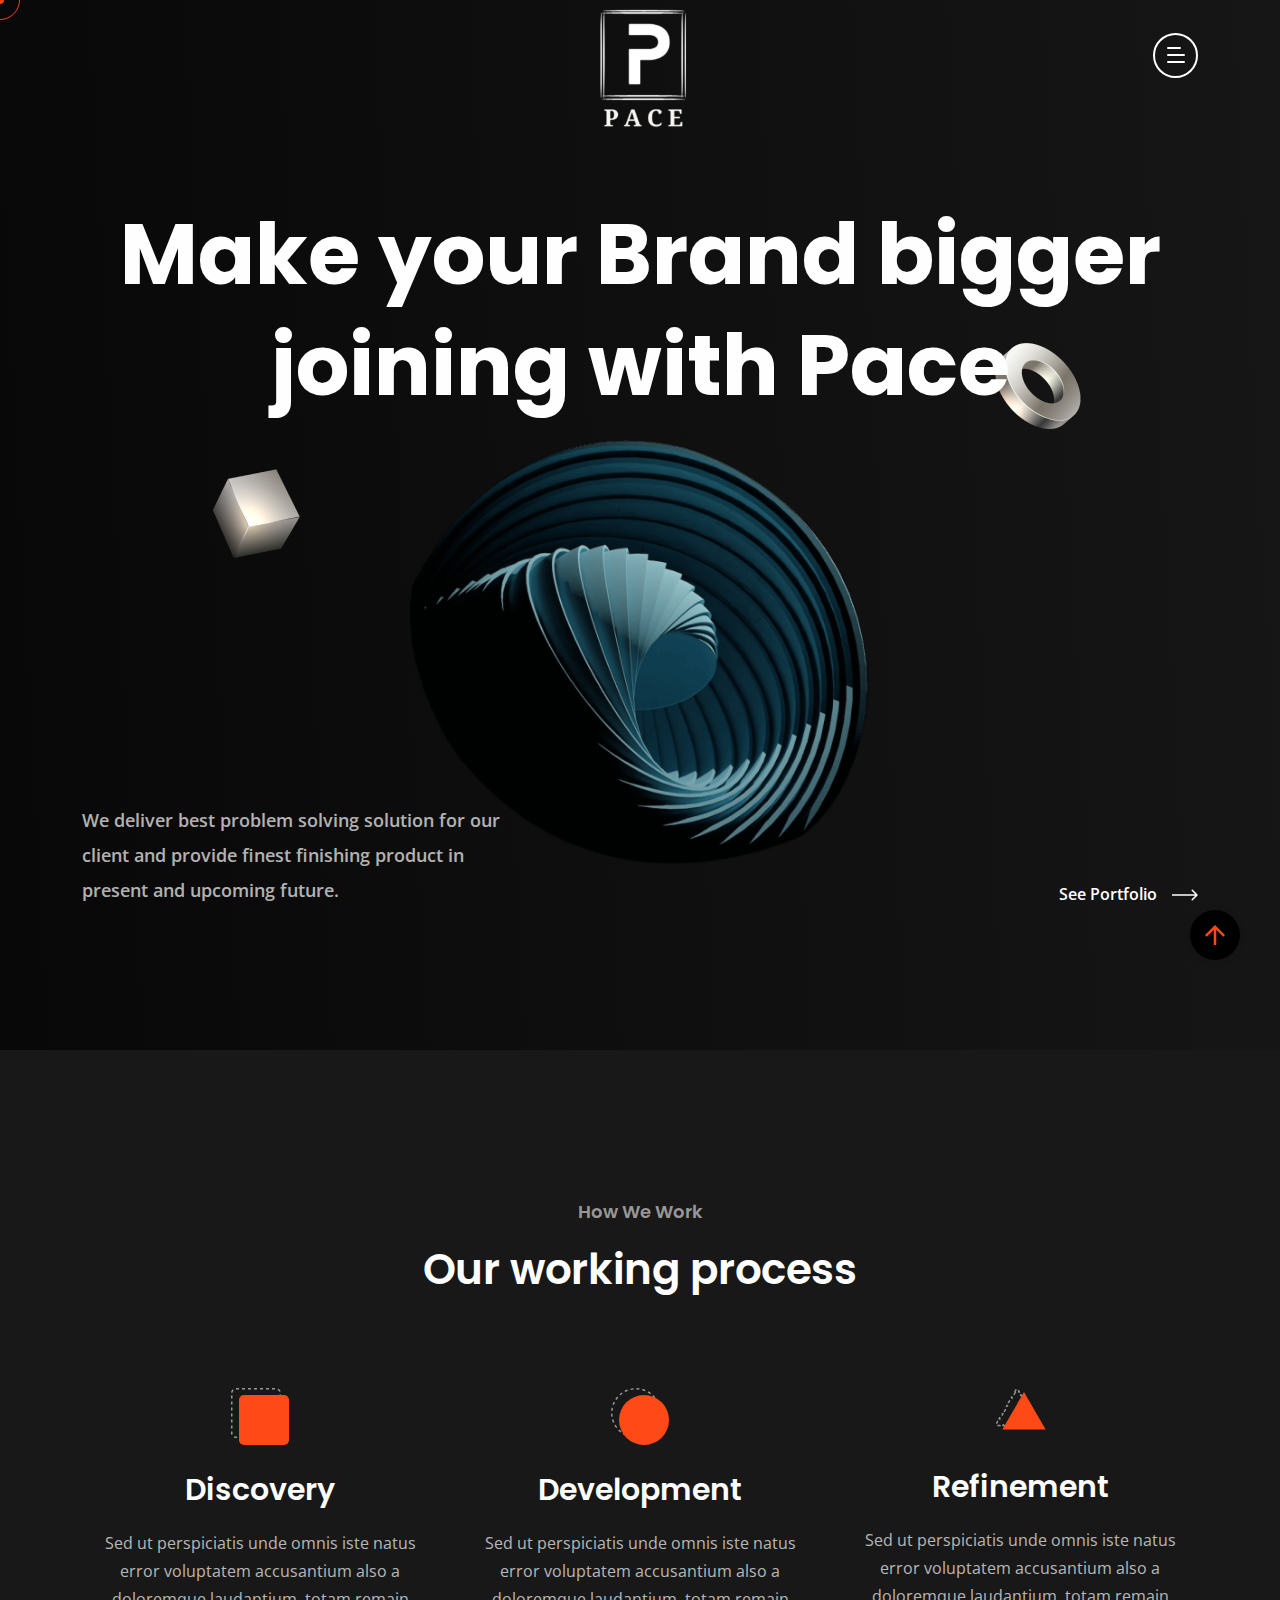
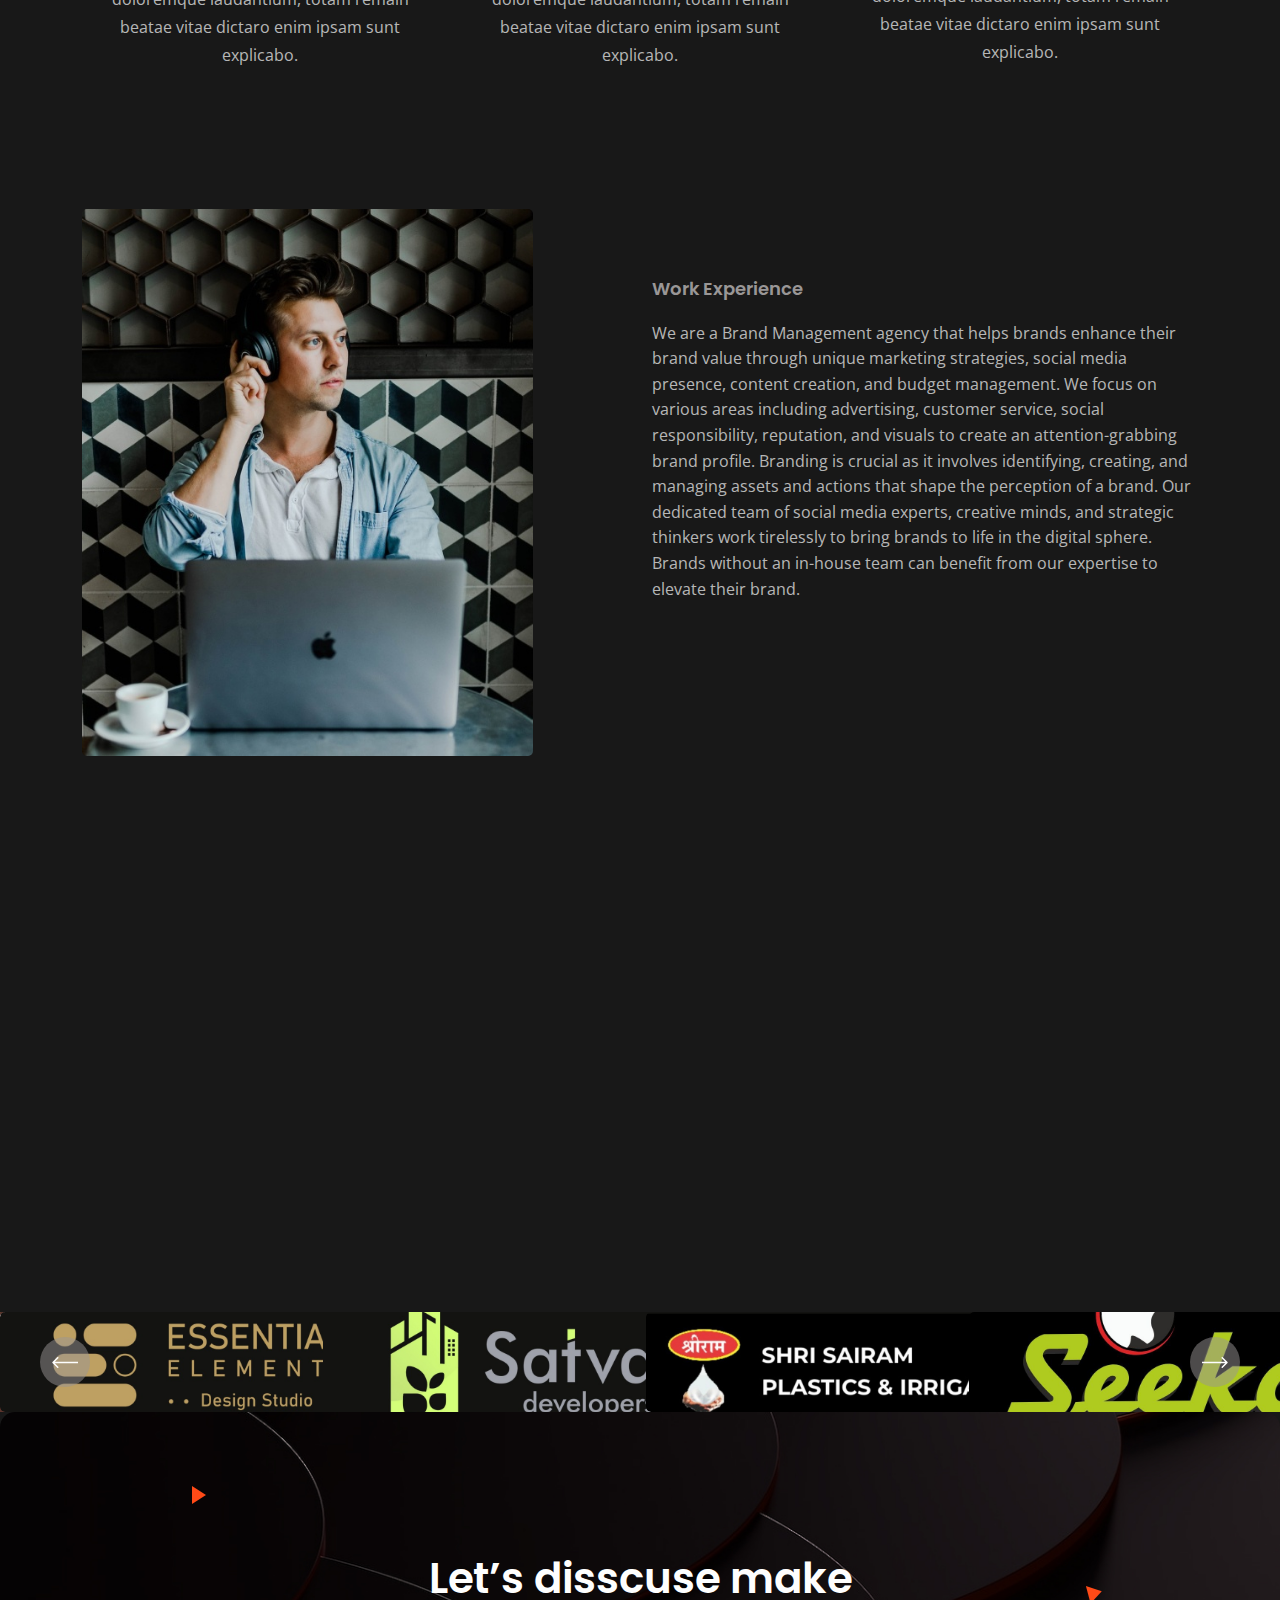
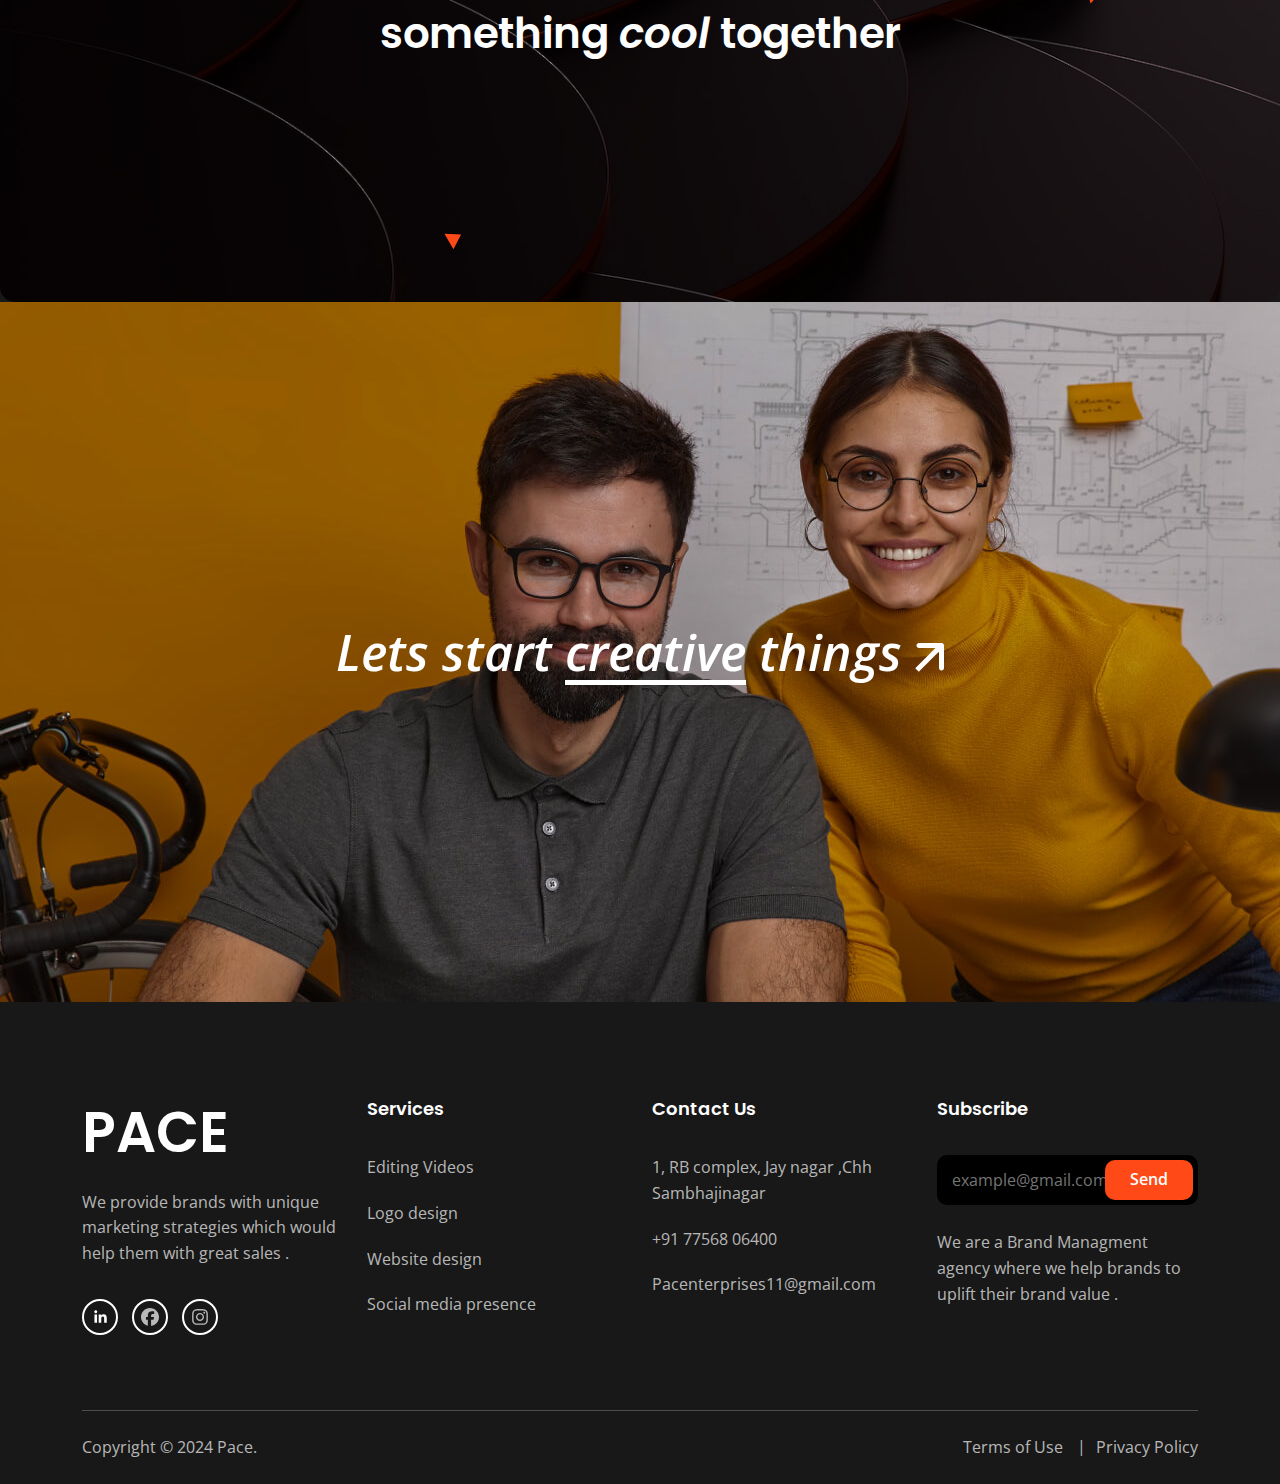
==== commit 00423404: "changes done" ====
--- a/index.html
+++ b/index.html
@@ -27,46 +27,13 @@
         <div class="container">
           <div class="cs-main_header_in">
             <div class="cs-main_header_left">
+           
+            </div>
+            <div class="cs-main_header_center">
               <a class="cs-site_branding" href="index.html">
-                <!-- <img src="assets/img/logo.svg" alt="Logo"> -->
-                <h1>PACE</h1>
+                <img src="./assets/img/loo.png" alt="Logo">
+                
               </a>
-            </div>
-            <div class="cs-main_header_center">
-              <div class="cs-nav cs-primary_font cs-medium">
-                <ul class="cs-nav_list">
-                  <li class="cs-mega_menu">
-                    <a href="index.html">Home</a>
-                  </li>
-                  <li>
-                    <a href="about.html">About</a>
-                  </li>
-                  <li>
-                    <a href="service.html">Services</a>
-                  </li>
-                  <li>
-                    <a href="portfolio.html">Portfolio</a>
-                  </li>
-                  <li>
-                    <a href="team.html">Team</a>
-                  </li>
-                  <li>
-                    <a href="contact.html">Contact</a>
-                  </li>
-                  <!-- <li>
-                    <a href="blog.html">Blog</a>
-                    <ul>
-                      <li>
-                        <a href="blog.html">Blog</a>
-                      </li>
-                      <li>
-                        <a href="blog-details.html">Blog Details</a>
-                      </li>
-                    </ul>
-                  </li>
-                  <li> -->
-                </ul>
-              </div>
             </div>
             <div class="cs-main_header_right">
               <div class="cs-toolbox">
@@ -93,6 +60,24 @@
           <!-- <img src="assets/img/logo.svg" alt="Logo"> -->
           <h1>PACE</h1>
         </a>
+        <ul class="cs-nav_list">
+          <li class="cs-mega_menu">
+            <a href="index.html">Home</a>
+          </li>
+          
+          <li>
+            <a href="about.html">About</a>
+          </li>
+          <li>
+            <a href="service.html">Services</a>
+          </li>
+          <li>
+            <a href="portfolio.html">Portfolio</a>
+          </li>
+           <li>
+            <a href="contact.html">Contact</a>
+          </li>
+        </ul>
         <div class="cs-side_header_box">
           <h2 class="cs-side_header_heading">
             Do you have a project in your <br />
@@ -370,25 +355,11 @@
           <div class="col-lg-6 offset-lg-1">
             <div class="cs-height_0 cs-height_lg_40"></div>
             <div class="cs-section_heading cs-style1">
-              <h3 class="cs-section_subtitle">Work experience:
+              <h3 class="cs-section_subtitle">Work Experience
               </h3>
-              <p style="font-size: 20px; font-weight: 600;">
-              We have worked with many brands to upgrade their brand value . We helped brands also to get them best results for their business to take at higher level .  We have worked with different sectors of brands such as real estate, interior designers,Automobiles , Restaurants . Many brands have joined with us few of them are </p>
-              <div class="cs-height_30 cs-height_lg_20"></div>
-              <ul style="line-height: 20px;">
-               <li>Satva developers</li>
-               <li>Essential Elements</li>
-               <li>Seeka Motors</li>
-               <li>Shri Sairam Placstic & irrigation</li>
-               <li>Exceed Yamaha</li>
-               <li>Disha group</li>
-               <li>Medicover hospital</li>
-               <li>Oye dilli</li>
-               <li>Desert villa</li>
-               <li>Ppizza 9 huub
-              </li>
-              </ul>
-              <p>These are few brands who we have worked with.There are such many brands which we have worked for.</p>
+              <p >
+                We are a Brand Management agency that helps brands enhance their brand value through unique marketing strategies, social media presence, content creation, and budget management. We focus on various areas including advertising, customer service, social responsibility, reputation, and visuals to create an attention-grabbing brand profile. Branding is crucial as it involves identifying, creating, and managing assets and actions that shape the perception of a brand. Our dedicated team of social media experts, creative minds, and strategic thinkers work tirelessly to bring brands to life in the digital sphere. Brands without an in-house team can benefit from our expertise to elevate their brand.</p>
+           
               <div class="cs-height_45 cs-height_lg_20"></div>
               <a
                 href="about.html"
@@ -417,133 +388,6 @@
       <div class="cs-height_150 cs-height_lg_80"></div>
     </section>
     <!-- End About Us -->
-    <!-- Start Service Section -->
-    <section class="cs-shape_wrap_4 cs-parallax cs-gradient_1">
-      <div class="cs-shape_4 cs-to_up"></div>
-      <div class="cs-shape_4 cs-to_right"></div>
-      <div class="cs-height_145 cs-height_lg_80"></div>
-      <div class="container">
-        <div class="row">
-          <div class="col-xl-4">
-            <div class="cs-section_heading cs-style1">
-              <h3 class="cs-section_subtitle">What Can We Do</h3>
-              <h2 class="cs-section_title">Services we can help you with</h2>
-            </div>
-            <div class="cs-height_90 cs-height_lg_45"></div>
-          </div>
-          <div class="col-xl-8">
-            <div class="row">
-              <div class="col-lg-3 col-sm-6 cs-hidden_mobile"></div>
-              <div class="col-lg-3 col-sm-6">
-                <div class="cs-hobble">
-                  <a
-                    
-                    class="cs-card cs-style1 cs-hover_layer1"
-                  >
-                    <img src="assets/img/service_1.jpeg" alt="Service" />
-                    <div class="cs-card_overlay"></div>
-                    <div class="cs-card_info">
-                      <span class="cs-hover_layer3 cs-accent_bg"></span>
-                      <h2 class="cs-card_title">Editing Videos 
-                      </h2>
-                    </div>
-                  </a>
-                </div>
-                <div class="cs-height_0 cs-height_lg_30"></div>
-              </div>
-              <div class="col-lg-3 col-sm-6 cs-hidden_mobile"></div>
-              <div class="col-lg-3 col-sm-6">
-                <div class="cs-hobble">
-                  <a
-                    
-                    class="cs-card cs-style1 cs-hover_layer1"
-                  >
-                    <img src="assets/img/service_2.jpeg" alt="Service" />
-                    <div class="cs-card_overlay"></div>
-                    <div class="cs-card_info">
-                      <span class="cs-hover_layer3 cs-accent_bg"></span>
-                      <h2 class="cs-card_title">Website design 
-                      </h2>
-                    </div>
-                  </a>
-                </div>
-                <div class="cs-height_0 cs-height_lg_30"></div>
-              </div>
-              <div class="col-lg-3 col-sm-6">
-                <div class="cs-hobble">
-                  <a
-                    
-                    class="cs-card cs-style1 cs-hover_layer1"
-                  >
-                    <img src="assets/img/service_3.jpeg" alt="Service" />
-                    <div class="cs-card_overlay"></div>
-                    <div class="cs-card_info">
-                      <span class="cs-hover_layer3 cs-accent_bg"></span>
-                      <h2 class="cs-card_title">Social media presence</h2>
-                    </div>
-                  </a>
-                </div>
-                <div class="cs-height_0 cs-height_lg_30"></div>
-              </div>
-              <div class="col-lg-3 col-sm-6 cs-hidden_mobile"></div>
-              <div class="col-lg-3 col-sm-6">
-                <div class="cs-hobble">
-                  <a
-                    
-                    class="cs-card cs-style1 cs-hover_layer1"
-                  >
-                    <img src="assets/img/service_4.jpeg" alt="Service" />
-                    <div class="cs-card_overlay"></div>
-                    <div class="cs-card_info">
-                      <span class="cs-hover_layer3 cs-accent_bg"></span>
-                      <h2 class="cs-card_title">Content writing</h2>
-                    </div>
-                  </a>
-                </div>
-                <div class="cs-height_0 cs-height_lg_30"></div>
-              </div>
-              <div class="col-lg-3 col-sm-6 cs-hidden_mobile"></div>
-              <div class="col-lg-3 col-sm-6 cs-hidden_mobile"></div>
-              <div class="col-lg-3 col-sm-6">
-                <div class="cs-hobble">
-                  <a
-                    
-                    class="cs-card cs-style1 cs-hover_layer1"
-                  >
-                    <img src="assets/img/service_5.jpeg" alt="Service" />
-                    <div class="cs-card_overlay"></div>
-                    <div class="cs-card_info">
-                      <span class="cs-hover_layer3 cs-accent_bg"></span>
-                      <h2 class="cs-card_title">Content creation</h2>
-                    </div>
-                  </a>
-                </div>
-                <div class="cs-height_0 cs-height_lg_30"></div>
-              </div>
-              <div class="col-lg-3 col-sm-6 cs-hidden_mobile"></div>
-              <div class="col-lg-3 col-sm-6">
-                <div class="cs-hobble">
-                  <a
-                    
-                    class="cs-card cs-style1 cs-hover_layer1"
-                  >
-                    <img src="assets/img/service_6.jpeg" alt="Service" />
-                    <div class="cs-card_overlay"></div>
-                    <div class="cs-card_info">
-                      <span class="cs-hover_layer3 cs-accent_bg"></span>
-                      <h2 class="cs-card_title">Logo Design</h2>
-                    </div>
-                  </a>
-                </div>
-                <div class="cs-height_0 cs-height_lg_30"></div>
-              </div>
-            </div>
-          </div>
-        </div>
-      </div>
-      <div class="cs-height_150 cs-height_lg_80"></div>
-    </section>
-    <!-- End Service Section -->
     <div class="cs-height_140 cs-height_lg_70"></div>
     <!-- Start Portfolio Section -->
     <section>
@@ -571,6 +415,7 @@
           data-md-slides="3"
           data-lg-slides="4"
           data-add-slides="4"
+
         >
           <div class="cs-slider_wrapper">
             <div class="cs-slide">
@@ -578,11 +423,7 @@
                 <div class="cs-portfolio_hover"></div>
                 <div
                   class="cs-portfolio_bg cs-bg"
-                  data-src="assets/img/comapny-img.jpg"></div>
-                <div class="cs-portfolio_info">
-                  <div class="cs-portfolio_info_bg cs-accent_bg"></div>
-                  <h2 class="cs-portfolio_title">Colorful Art Work</h2>
-                  <div class="cs-portfolio_subtitle">See Details</div>
+                  data-src="assets/img/logo-1.jpg">
                 </div>
               </div>
             </div>
@@ -595,13 +436,9 @@
                 <div class="cs-portfolio_hover"></div>
                 <div
                   class="cs-portfolio_bg cs-bg"
-                  data-src="assets/img/comapny-img3.jpg"
+                  data-src="assets/img/logo-2.jpg"
                    ></div>
-                <div class="cs-portfolio_info">
-                  <div class="cs-portfolio_info_bg cs-accent_bg"></div>
-                  <h2 class="cs-portfolio_title">Colorful Art Work</h2>
-                  <div class="cs-portfolio_subtitle">See Details</div>
-                </div>
+              
               </div>
             </div>
             <!-- .cs-slide -->
@@ -613,13 +450,9 @@
                 <div class="cs-portfolio_hover"></div>
                 <div
                   class="cs-portfolio_bg cs-bg"
-                  data-src="assets/img/comapny-img4.jpg"
+                  data-src="assets/img/logo-3.jpg"
                 ></div>
-                <div class="cs-portfolio_info">
-                  <div class="cs-portfolio_info_bg cs-accent_bg"></div>
-                  <h2 class="cs-portfolio_title">Colorful Art Work</h2>
-                  <div class="cs-portfolio_subtitle">See Details</div>
-                </div>
+              
               </div>
             </div>
             <!-- .cs-slide -->
@@ -631,13 +464,9 @@
                 <div class="cs-portfolio_hover"></div>
                 <div
                   class="cs-portfolio_bg cs-bg"
-                  data-src="assets/img/comapny-img5.jpg"
+                  data-src="assets/img/logo-4.jpg"
                 ></div>
-                <div class="cs-portfolio_info">
-                  <div class="cs-portfolio_info_bg cs-accent_bg"></div>
-                  <h2 class="cs-portfolio_title">Colorful Art Work</h2>
-                  <div class="cs-portfolio_subtitle">See Details</div>
-                </div>
+              
               </div>
             </div>
             <!-- .cs-slide -->
@@ -649,30 +478,86 @@
                 <div class="cs-portfolio_hover"></div>
                 <div
                   class="cs-portfolio_bg cs-bg"
-                  data-src="assets/img/comapny-img6.jpg"
+                  data-src="assets/img/logo-5.jpg"
                 ></div>
-                <div class="cs-portfolio_info">
-                  <div class="cs-portfolio_info_bg cs-accent_bg"></div>
-                  <h2 class="cs-portfolio_title">Colorful Art Work</h2>
-                  <div class="cs-portfolio_subtitle">See Details</div>
-                </div>
+              
               </div>
             </div>
             <!-- .cs-slide -->
             <div class="cs-slide">
               <div
-               
-                class="cs-portfolio cs-style1 cs-type2 cs-size3"
-              >
-                <div class="cs-portfolio_hover"></div>
-                <div
-                  class="cs-portfolio_bg cs-bg"
-                  data-src="assets/img/company-img2.jpg"
-                ></div>
-                <div class="cs-portfolio_info">
-                  <div class="cs-portfolio_info_bg cs-accent_bg"></div>
-                  <h2 class="cs-portfolio_title">Colorful Art Work</h2>
-                  <div class="cs-portfolio_subtitle">See Details</div>
+               class="cs-portfolio cs-style1 cs-type2 cs-size3">
+                <div class="cs-portfolio_hover"></div>
+                <div
+                  class="cs-portfolio_bg cs-bg"
+                  data-src="assets/img/logo-6.jpg">
+                </div>
+              </div>
+            </div>
+             <!-- .cs-slide -->
+             <div class="cs-slide">
+              <div
+               class="cs-portfolio cs-style1 cs-type2 cs-size3">
+                <div class="cs-portfolio_hover"></div>
+                <div
+                  class="cs-portfolio_bg cs-bg"
+                  data-src="assets/img/logo-7.jpg">
+                </div>
+              </div>
+            </div>
+             <!-- .cs-slide -->
+             <div class="cs-slide">
+              <div
+               class="cs-portfolio cs-style1 cs-type2 cs-size3">
+                <div class="cs-portfolio_hover"></div>
+                <div
+                  class="cs-portfolio_bg cs-bg"
+                  data-src="assets/img/logo-8.jpg">
+                </div>
+              </div>
+            </div>
+             <!-- .cs-slide -->
+             <div class="cs-slide">
+              <div
+               class="cs-portfolio cs-style1 cs-type2 cs-size3">
+                <div class="cs-portfolio_hover"></div>
+                <div
+                  class="cs-portfolio_bg cs-bg"
+                  data-src="assets/img/logo-9.jpg">
+                </div>
+              </div>
+            </div>
+             <!-- .cs-slide -->
+             <div class="cs-slide">
+              <div
+               class="cs-portfolio cs-style1 cs-type2 cs-size3">
+                <div class="cs-portfolio_hover"></div>
+                <div
+                  class="cs-portfolio_bg cs-bg"
+                  data-src="assets/img/logo-10.jpg">
+                </div>
+              </div>
+            </div>
+             <!-- .cs-slide -->
+           
+             <div class="cs-slide">
+              <div
+               class="cs-portfolio cs-style1 cs-type2 cs-size3">
+                <div class="cs-portfolio_hover"></div>
+                <div
+                  class="cs-portfolio_bg cs-bg"
+                  data-src="assets/img/logo-12.jpg">
+                </div>
+              </div>
+            </div>
+             <!-- .cs-slide -->
+             <div class="cs-slide">
+              <div
+               class="cs-portfolio cs-style1 cs-type2 cs-size3">
+                <div class="cs-portfolio_hover"></div>
+                <div
+                  class="cs-portfolio_bg cs-bg"
+                  data-src="assets/img/logo-13.jpg">
                 </div>
               </div>
             </div>
@@ -714,164 +599,6 @@
       <!-- .cs-slider -->
     </section>
     <!-- End Portfolio Section -->
-    <!-- Start Testimonial Section -->
-    <section>
-      <div class="cs-height_145 cs-height_lg_75"></div>
-      <div class="container">
-        <div class="cs-section_heading cs-style1 text-center">
-          <h3 class="cs-section_subtitle">Clients Feedback</h3>
-          <h2
-            class="cs-section_title wow fadeInUp"
-            data-wow-duration="0.8s"
-            data-wow-delay="0.2s"
-          >
-            Voices of delights testimonials that <br />speak to our excellence
-          </h2>
-        </div>
-        <div class="cs-height_90 cs-height_lg_45"></div>
-        <div class="cs-slider cs-gap-24">
-          <div
-            class="cs-slider_container"
-            data-autoplay="0"
-            data-loop="1"
-            data-speed="600"
-            data-center="0"
-            data-slides-per-view="responsive"
-            data-xs-slides="1"
-            data-sm-slides="2"
-            data-md-slides="3"
-            data-lg-slides="3"
-            data-add-slides="3"
-          >
-            <div class="cs-slider_wrapper">
-              <div class="cs-slide">
-                <div class="cs-testimonial cs-style3">
-                  <div class="cs-client_info">
-                    <div class="cs-client_img">
-                      <img src="assets/img/avatar_5.png" alt="avatar1" />
-                    </div>
-                    <div class="cs-client_meta">
-                      <h4 class="cs-client_name">Leonel Bolian</h4>
-                      <p class="cs-client_designation mb-0">Ninja Shop</p>
-                    </div>
-                  </div>
-                  <p class="cs-client_review">
-                    I am thrilled to share my experience with poze software.
-                    Their AI solutions have truly revolutionized the way
-                    businesses operate. They have set a new standard in the
-                    industry. Highly recommended!
-                  </p>
-                  <div class="cs-rating" data-rating="4">
-                    <div
-                      class="cs-rating_bg"
-                      data-src="assets/img/rating.svg"
-                    ></div>
-                    <div
-                      class="cs-rating_percentage"
-                      data-src="assets/img/rating.svg"
-                    ></div>
-                  </div>
-                </div>
-              </div>
-              <!-- .cs-slide -->
-              <div class="cs-slide">
-                <div class="cs-testimonial cs-style3">
-                  <div class="cs-client_info">
-                    <div class="cs-client_img">
-                      <img src="assets/img/avatar_6.png" alt="avatar1" />
-                    </div>
-                    <div class="cs-client_meta">
-                      <h4 class="cs-client_name">Leonel Bolian</h4>
-                      <p class="cs-client_designation mb-0">Ninja Shop</p>
-                    </div>
-                  </div>
-                  <p class="cs-client_review">
-                    I am thrilled to share my experience with poze software.
-                    Their AI solutions have truly revolutionized the way
-                    businesses operate. They have set a new standard in the
-                    industry. Highly recommended!
-                  </p>
-                  <div class="cs-rating" data-rating="5">
-                    <div
-                      class="cs-rating_bg"
-                      data-src="assets/img/rating.svg"
-                    ></div>
-                    <div
-                      class="cs-rating_percentage"
-                      data-src="assets/img/rating.svg"
-                    ></div>
-                  </div>
-                </div>
-              </div>
-              <!-- .cs-slide -->
-              <div class="cs-slide">
-                <div class="cs-testimonial cs-style3">
-                  <div class="cs-client_info">
-                    <div class="cs-client_img">
-                      <img src="assets/img/avatar_7.png" alt="avatar1" />
-                    </div>
-                    <div class="cs-client_meta">
-                      <h4 class="cs-client_name">Leonel Bolian</h4>
-                      <p class="cs-client_designation mb-0">Ninja Shop</p>
-                    </div>
-                  </div>
-                  <p class="cs-client_review">
-                    I am thrilled to share my experience with poze software.
-                    Their AI solutions have truly revolutionized the way
-                    businesses operate. They have set a new standard in the
-                    industry. Highly recommended!
-                  </p>
-                  <div class="cs-rating" data-rating="5">
-                    <div
-                      class="cs-rating_bg"
-                      data-src="assets/img/rating.svg"
-                    ></div>
-                    <div
-                      class="cs-rating_percentage"
-                      data-src="assets/img/rating.svg"
-                    ></div>
-                  </div>
-                </div>
-              </div>
-              <!-- .cs-slide -->
-              <div class="cs-slide">
-                <div class="cs-testimonial cs-style3">
-                  <div class="cs-client_info">
-                    <div class="cs-client_img">
-                      <img src="assets/img/avatar_1.png" alt="avatar1" />
-                    </div>
-                    <div class="cs-client_meta">
-                      <h4 class="cs-client_name">Leonel Bolian</h4>
-                      <p class="cs-client_designation mb-0">Ninja Shop</p>
-                    </div>
-                  </div>
-                  <p class="cs-client_review">
-                    I am thrilled to share my experience with poze software.
-                    Their AI solutions have truly revolutionized the way
-                    businesses operate. They have set a new standard in the
-                    industry. Highly recommended!
-                  </p>
-                  <div class="cs-rating" data-rating="5">
-                    <div
-                      class="cs-rating_bg"
-                      data-src="assets/img/rating.svg"
-                    ></div>
-                    <div
-                      class="cs-rating_percentage"
-                      data-src="assets/img/rating.svg"
-                    ></div>
-                  </div>
-                </div>
-              </div>
-              <!-- .cs-slide -->
-            </div>
-          </div>
-          <div class="cs-pagination cs-style1"></div>
-        </div>
-      </div>
-      <div class="cs-height_150 cs-height_lg_80"></div>
-    </section>
-    <!-- End Testimonial Section -->
     <!-- Start CTA -->
     <div
       class="cs-cta cs-style1 cs-bg text-center cs-shape_wrap_1 cs-position_1 cs-type_1"
--- a/assets/css/style.css
+++ b/assets/css/style.css
@@ -3893,7 +3893,8 @@
   display: inline-block;
 }
 .cs-site_branding img {
-  max-height: 45px;
+  max-height: 300px;
+  margin-top: 2rem;
 }
 
 @media screen and (min-width: 1200px) {
@@ -7755,7 +7756,8 @@
     height: 450px;
   }
   .cs-portfolio.cs-style1.cs-size3 {
-    height: 500px;
+    height: 100px;
+    width: 400px;
   }
 }
 @media screen and (max-width: 1400px) {
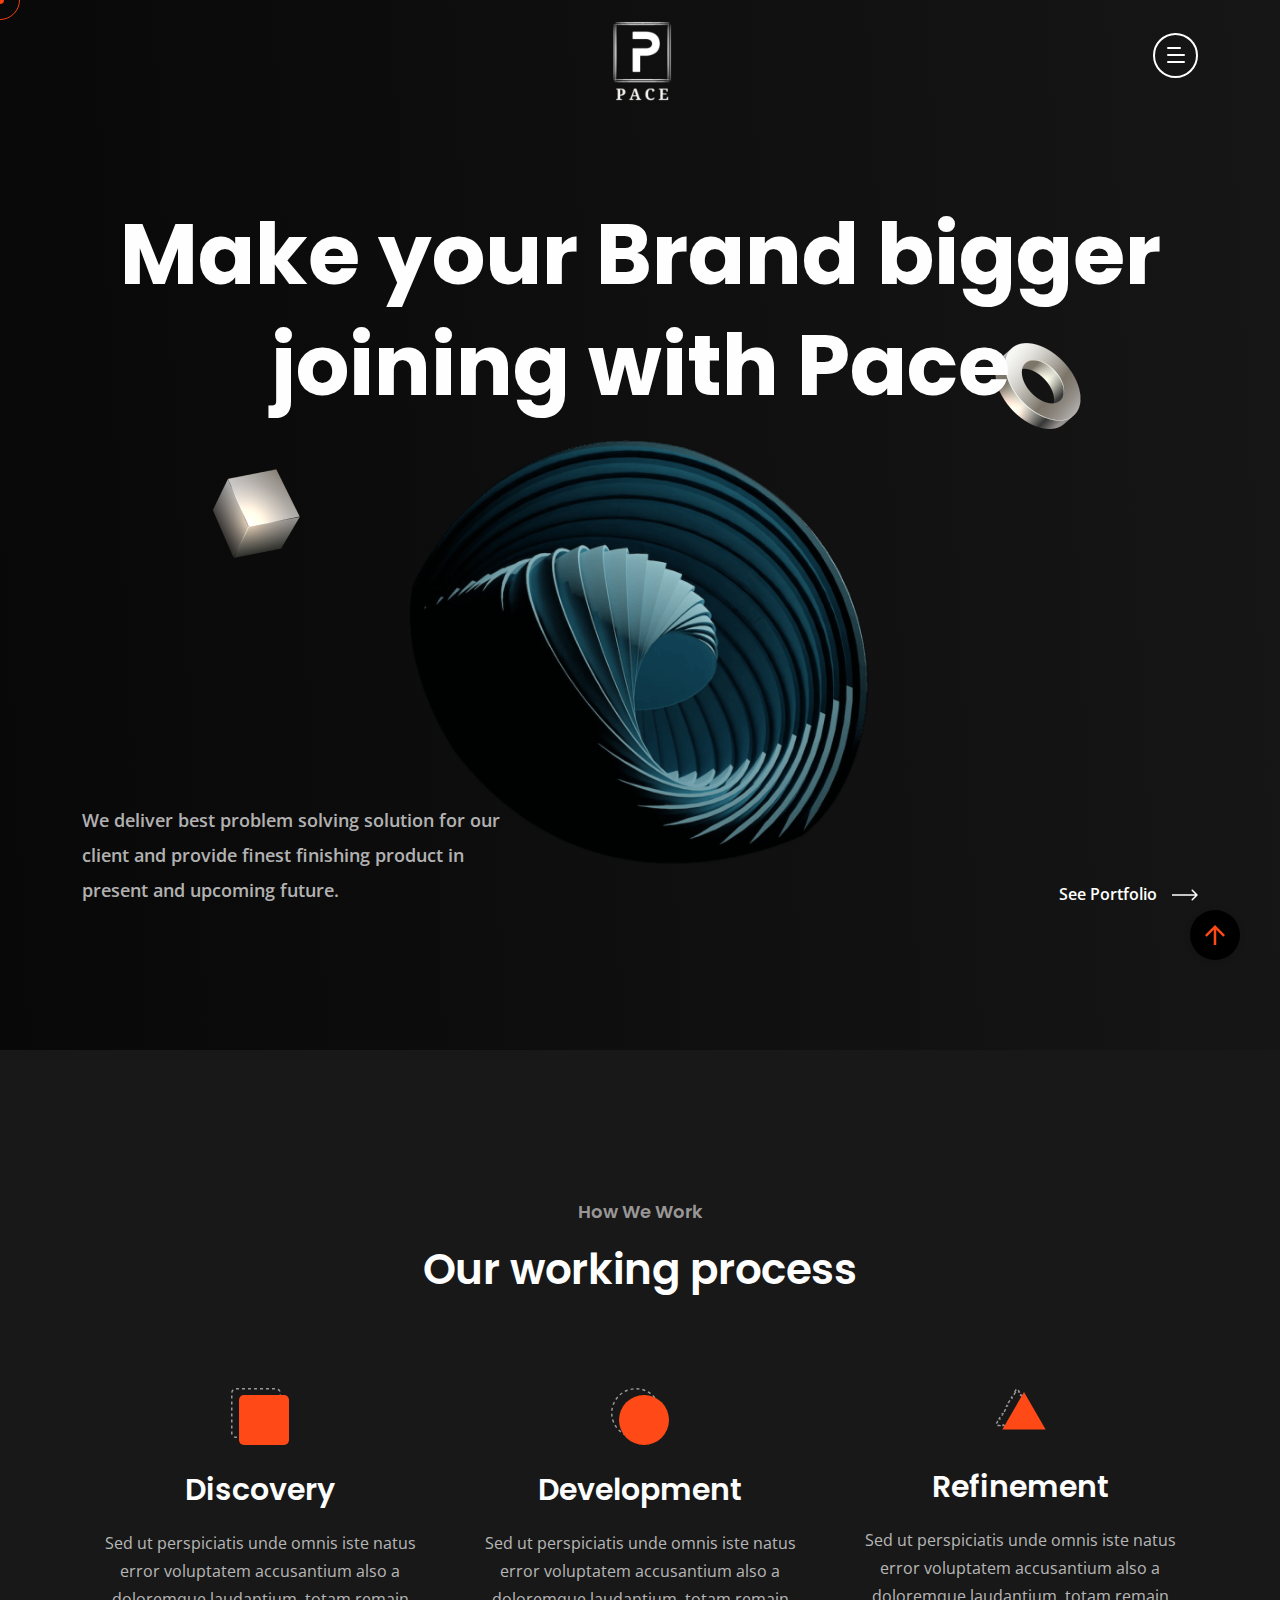
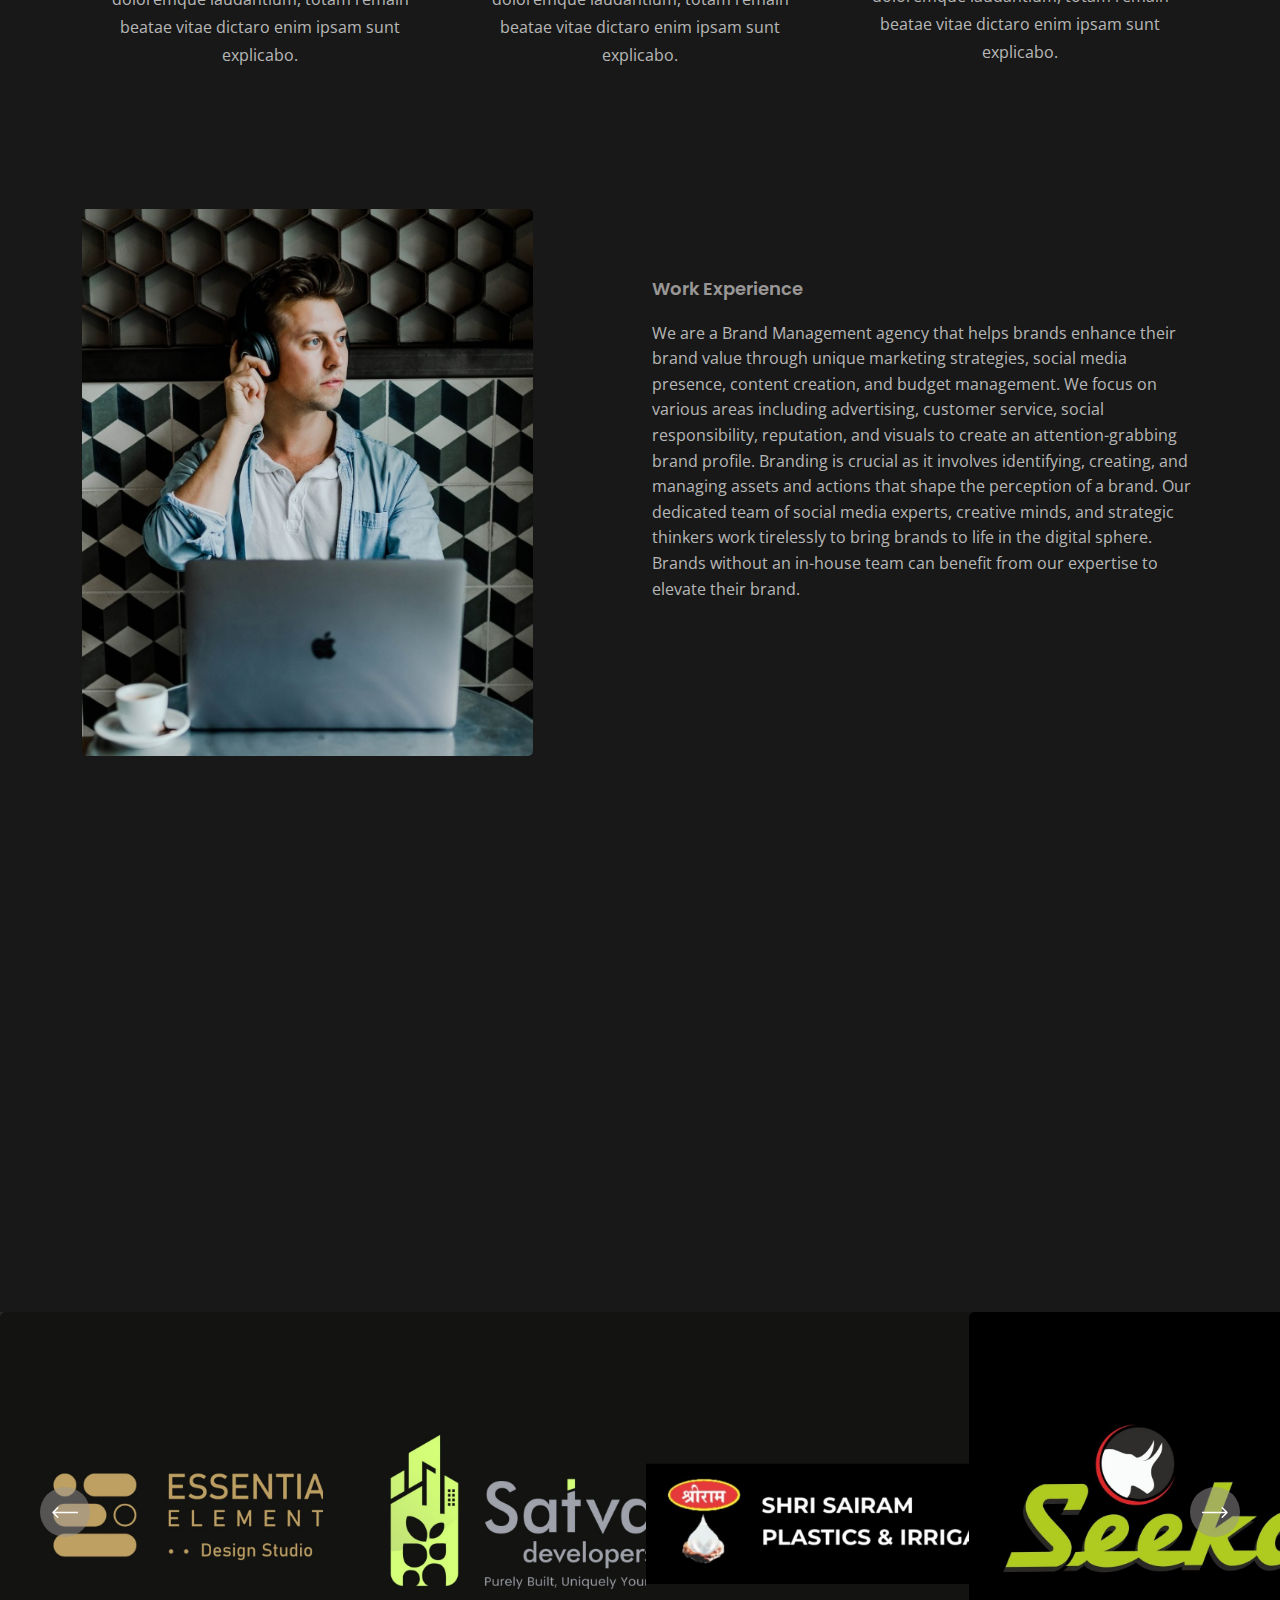
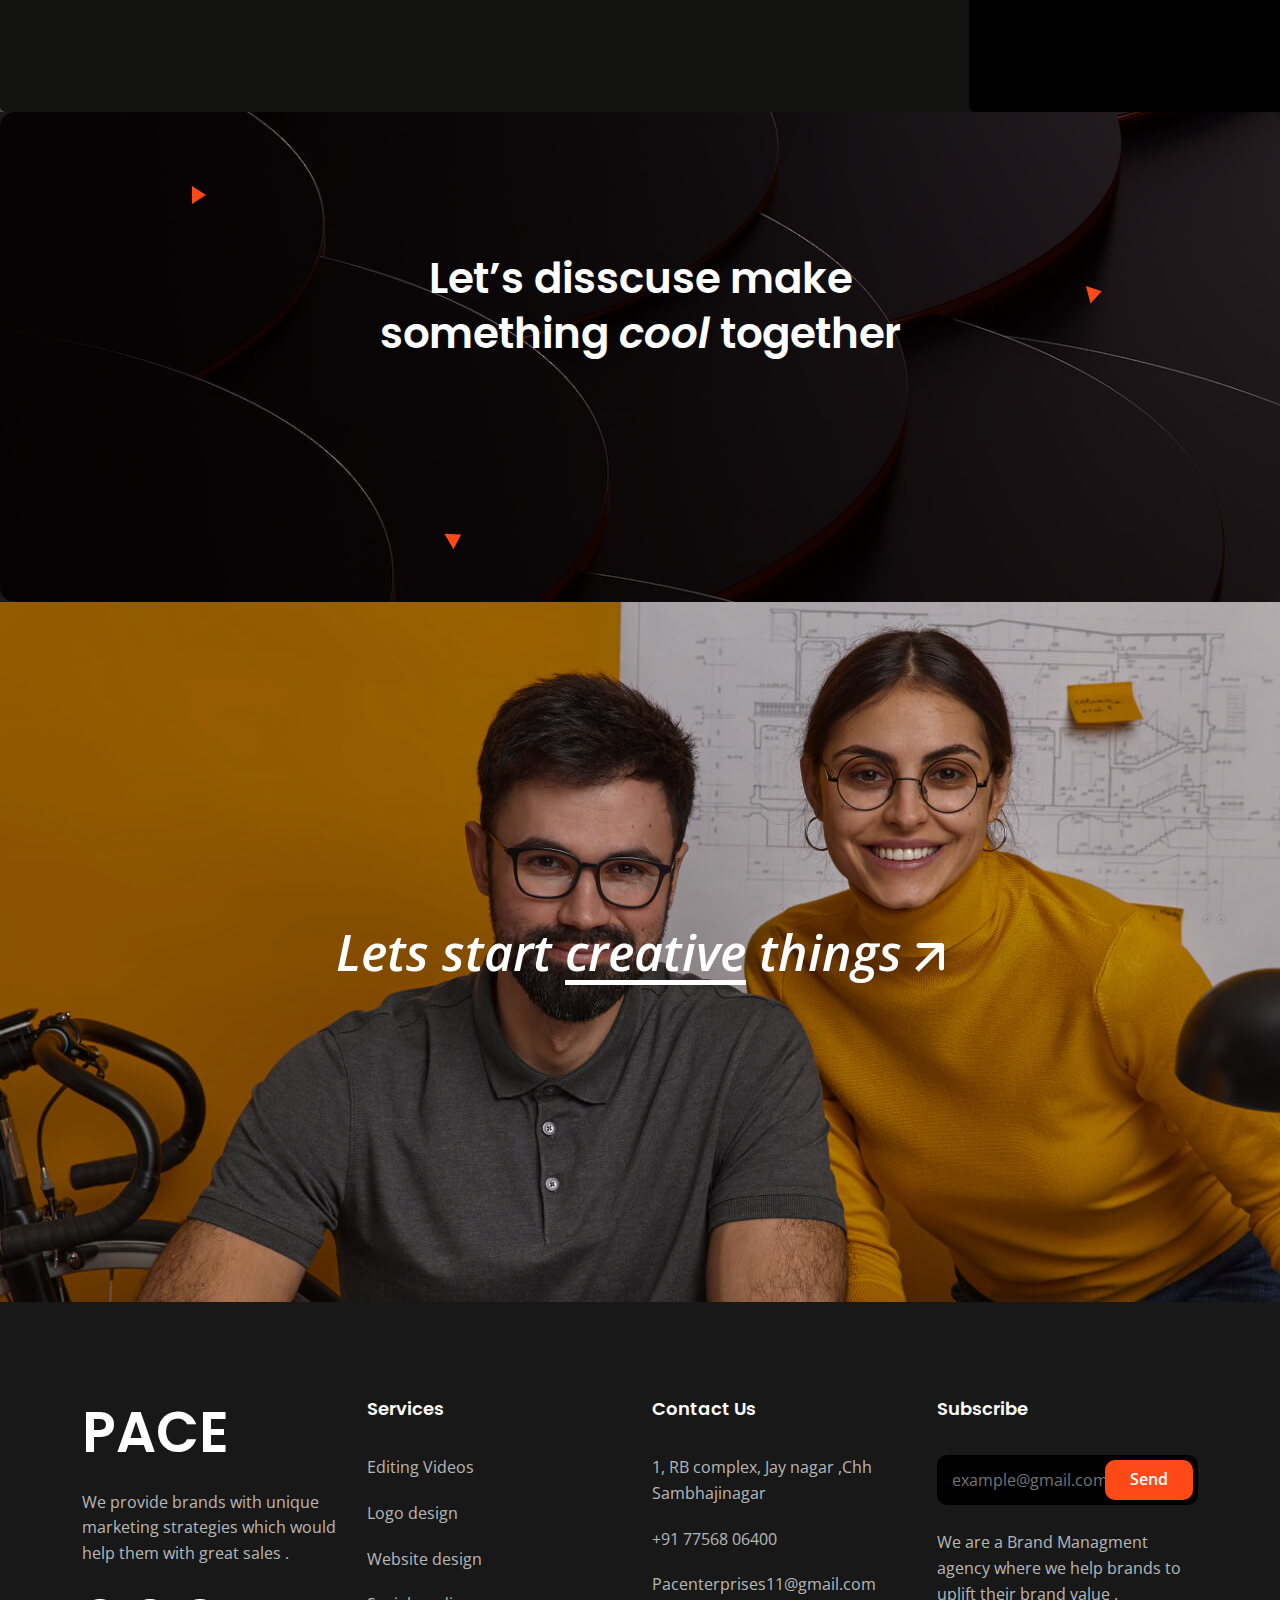
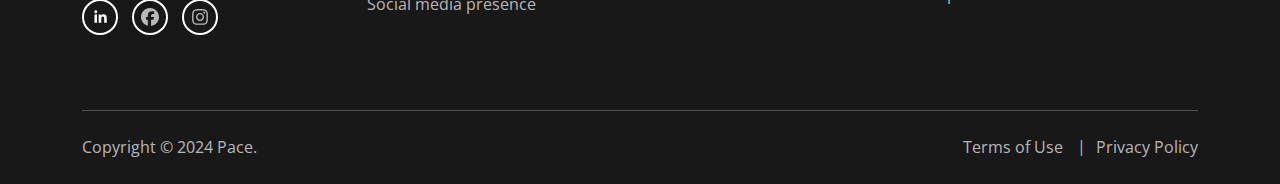
==== commit 9162d5ff: "commit" ====
--- a/index.html
+++ b/index.html
@@ -802,6 +802,7 @@
         </div>
       </div>
     </div>
+    
     <!-- End Video Popup -->
     <!-- Script -->
     <script src="assets/js/plugins/jquery-3.6.0.min.js"></script>
--- a/assets/css/style.css
+++ b/assets/css/style.css
@@ -3893,8 +3893,8 @@
   display: inline-block;
 }
 .cs-site_branding img {
-  max-height: 300px;
-  margin-top: 2rem;
+  width: 200px;
+  margin-top: 1rem;
 }
 
 @media screen and (min-width: 1200px) {
@@ -4282,10 +4282,10 @@
     width: 38px;
     height: 38px;
   }
-  .cs-toolbox,
+  /* .cs-toolbox,
   .cs-side_header {
     display: none;
-  }
+  } */
   .cs-nav .cs-nav_list .cs-mega_wrapper ul {
     display: block;
   }
@@ -4311,9 +4311,7 @@
   .cs-hamburger_wrap .cs-hamburger {
     margin-right: 0;
   }
-  .cs-site_branding img {
-    max-height: 32px;
-  }
+  
   .cs-site_header.cs-style1 .cs-btn span {
     display: none;
   }
@@ -7756,7 +7754,7 @@
     height: 450px;
   }
   .cs-portfolio.cs-style1.cs-size3 {
-    height: 100px;
+    height: 400px;
     width: 400px;
   }
 }
@@ -9475,4 +9473,9 @@
     margin-right: auto;
     margin-left: auto;
   }
-}/*# sourceMappingURL=style.css.map */+}/*# sourceMappingURL=style.css.map */
+@media (max-width: 1199px) {
+  .cs-side_header_box{
+    display: none;
+  }
+}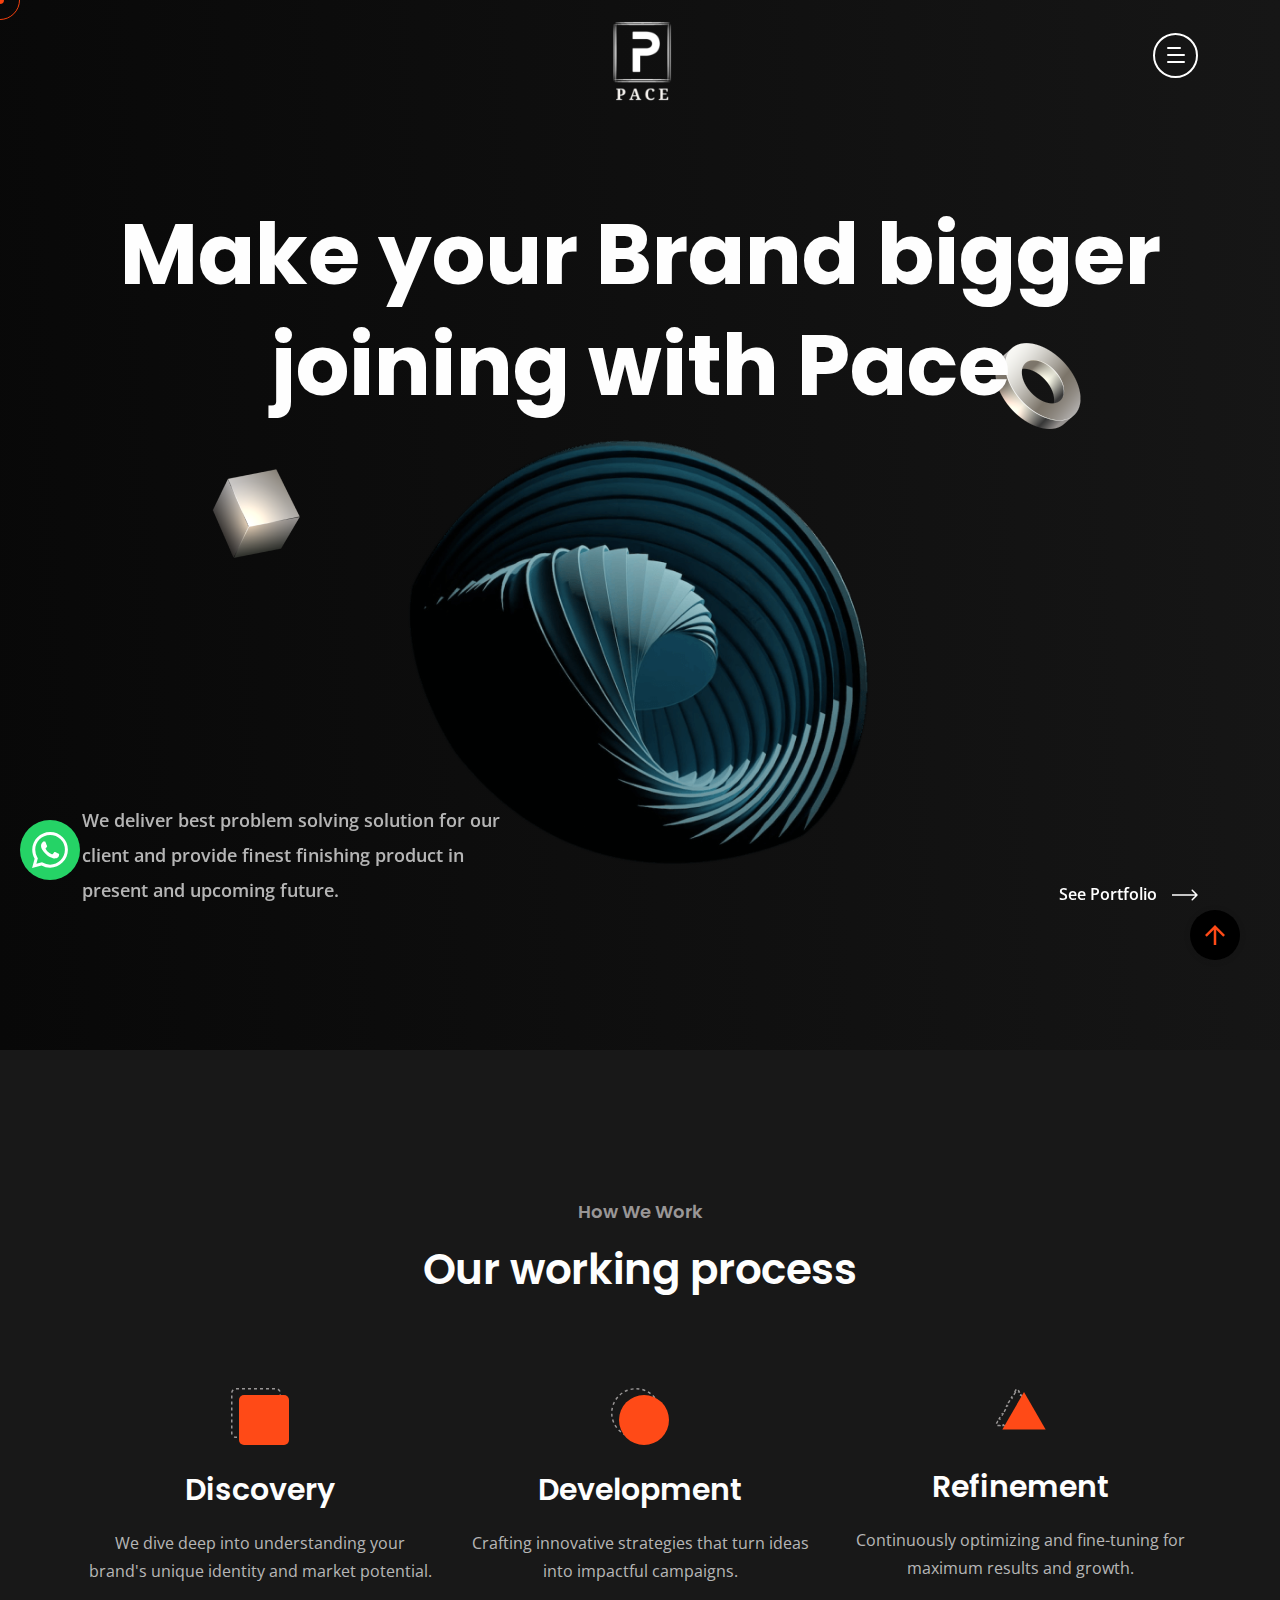
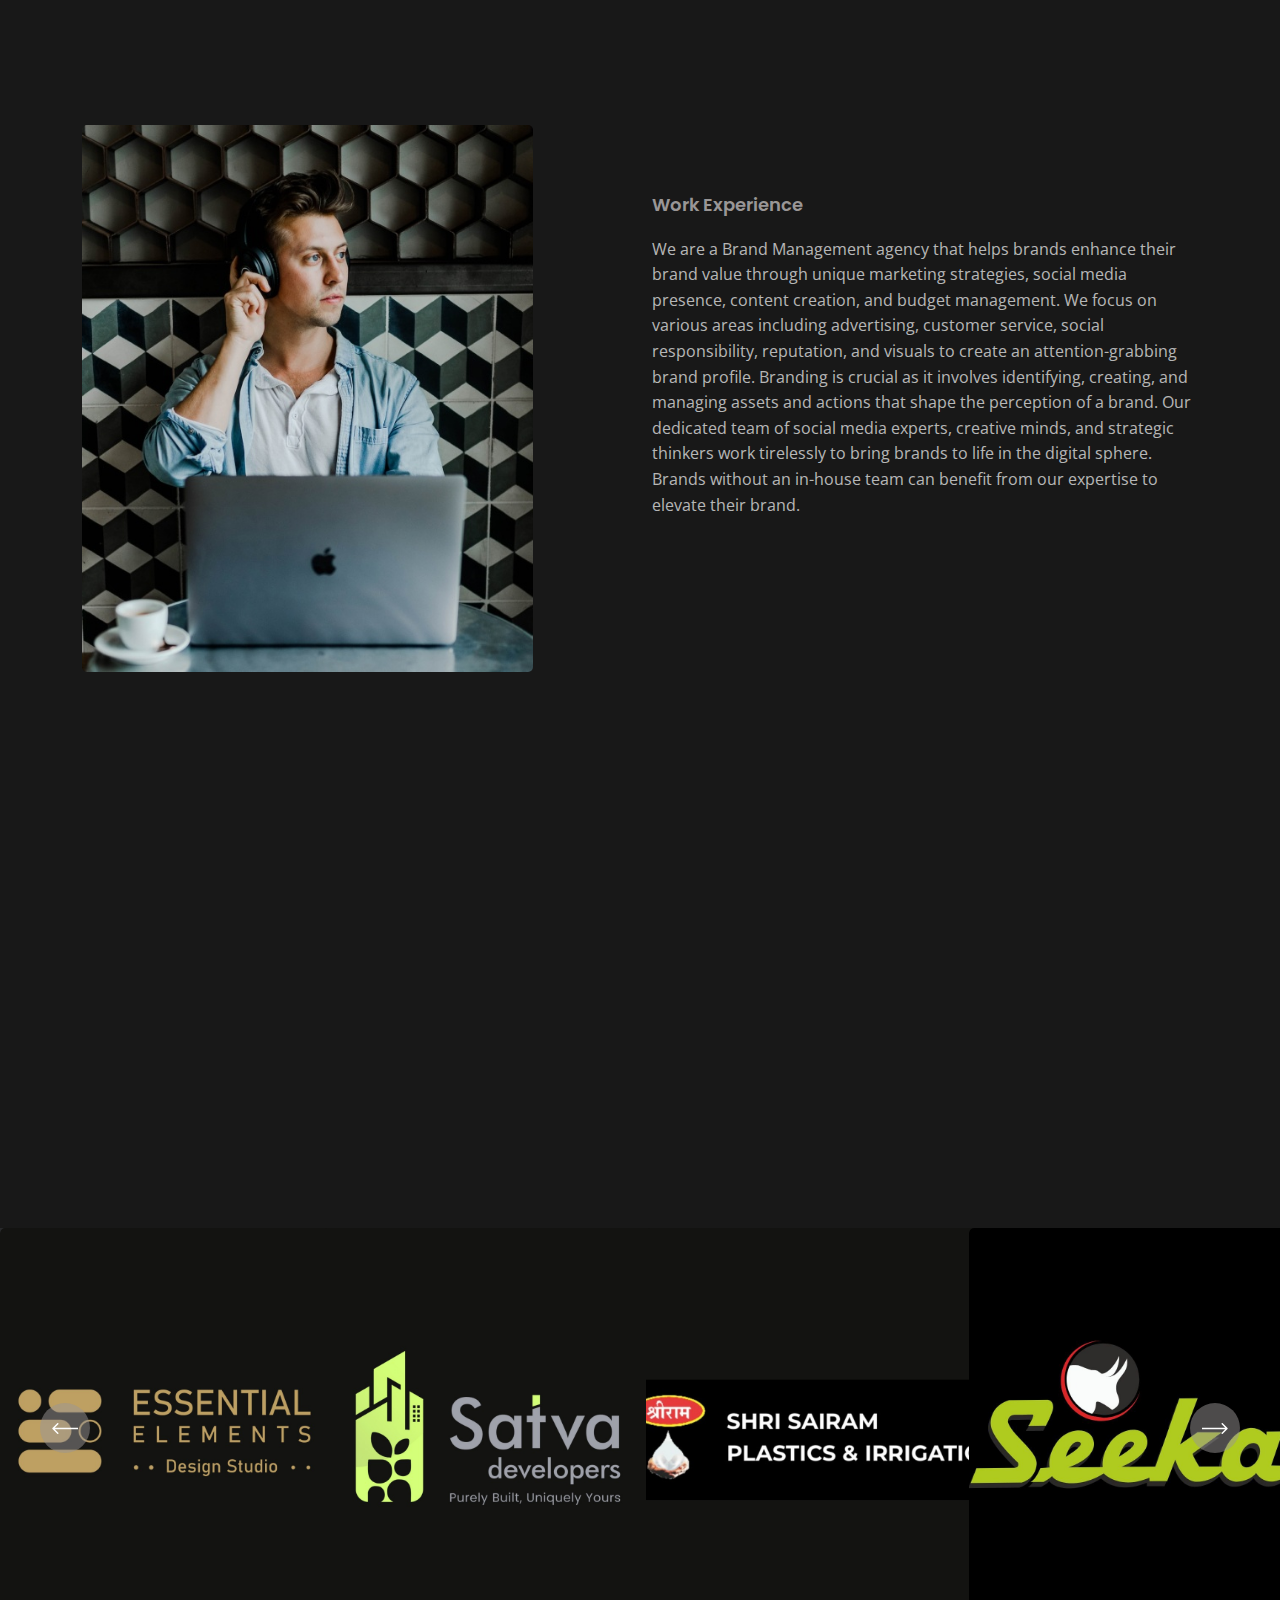
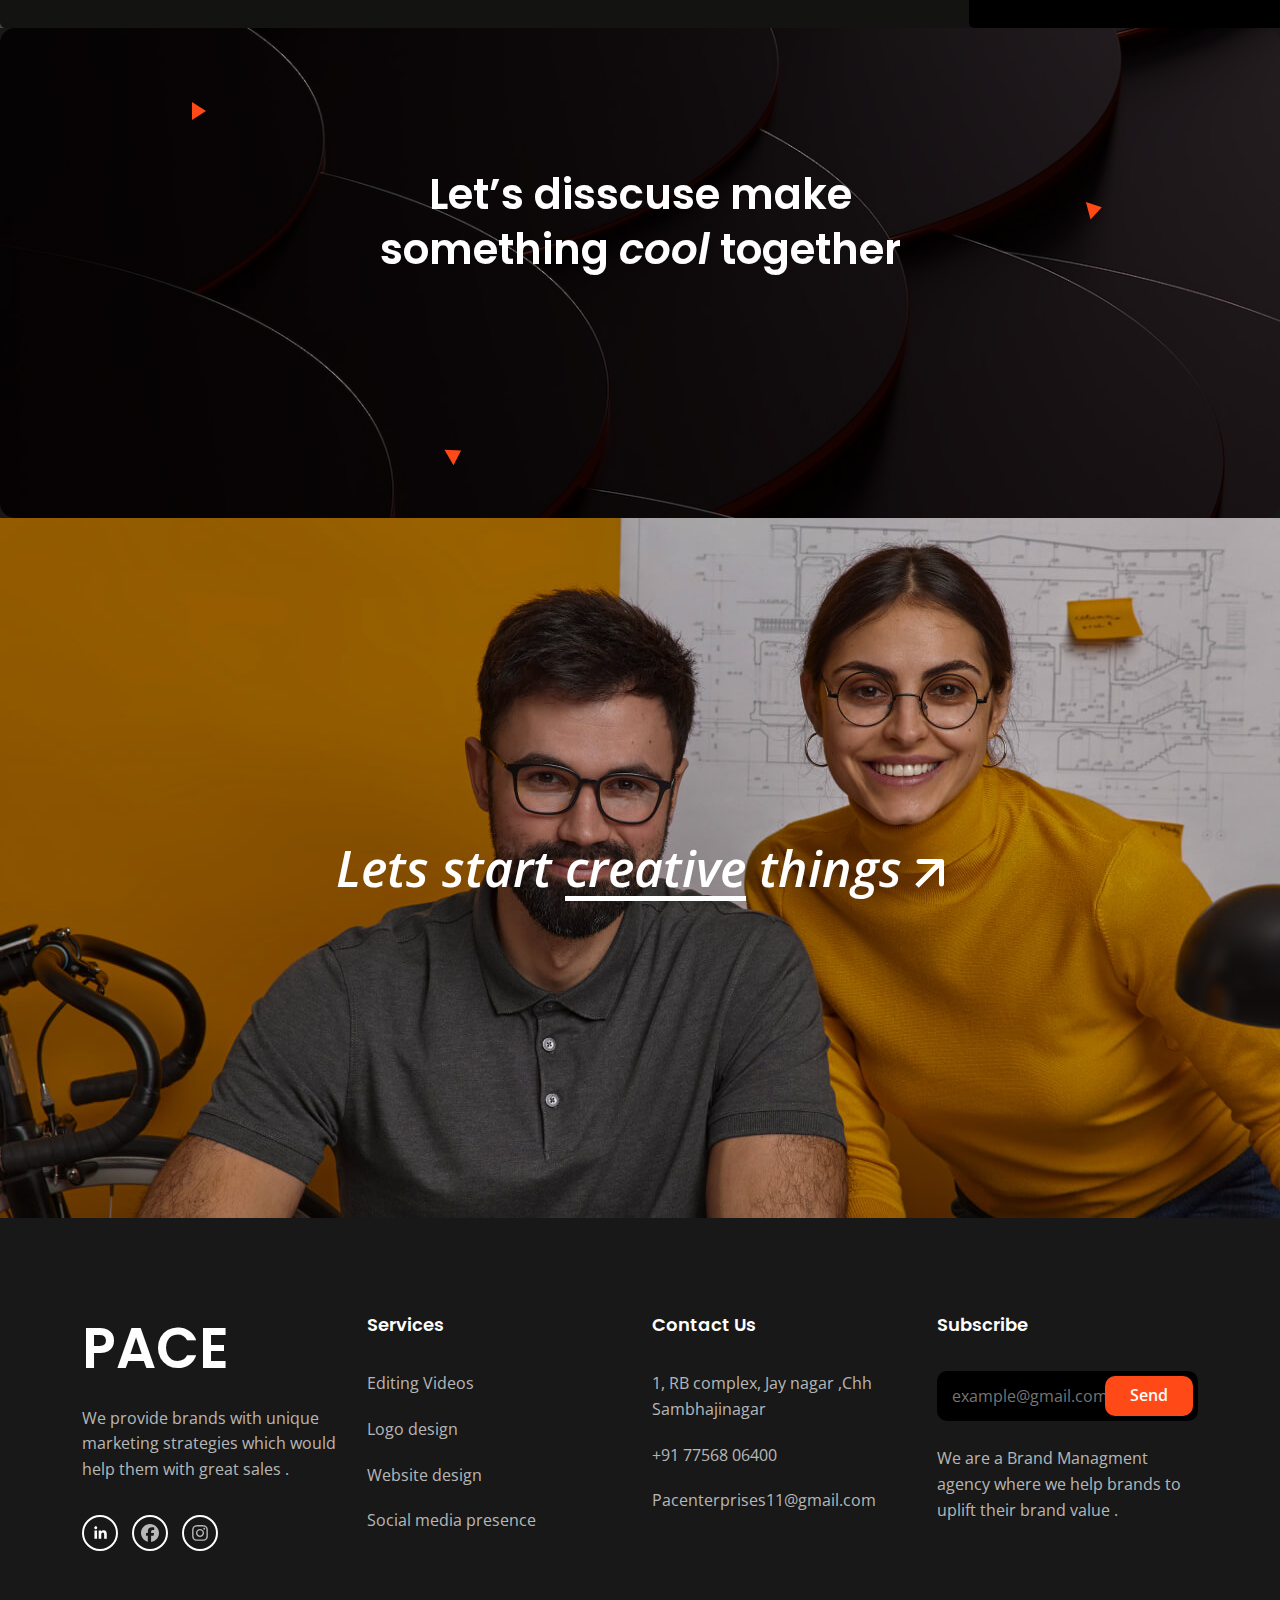
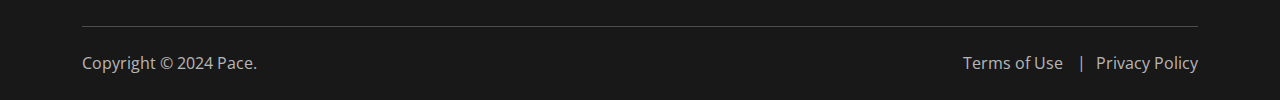
==== commit bdb06bb9: "whatsapp button added" ====
--- a/index.html
+++ b/index.html
@@ -272,9 +272,7 @@
             </div>
             <h2 class="cs-iconbox_title">Discovery</h2>
             <div class="cs-iconbox_subtitle">
-              Sed ut perspiciatis unde omnis iste natus error voluptatem
-              accusantium also a doloremque laudantium, totam remain beatae
-              vitae dictaro enim ipsam sunt explicabo.
+              We dive deep into understanding your brand's unique identity and market potential.
             </div>
           </div>
           <div class="cs-height_30 cs-height_lg_35"></div>
@@ -302,9 +300,8 @@
             </div>
             <h2 class="cs-iconbox_title">Development</h2>
             <div class="cs-iconbox_subtitle">
-              Sed ut perspiciatis unde omnis iste natus error voluptatem
-              accusantium also a doloremque laudantium, totam remain beatae
-              vitae dictaro enim ipsam sunt explicabo.
+              Crafting innovative strategies that turn ideas into impactful campaigns.
+
             </div>
           </div>
           <div class="cs-height_30 cs-height_lg_35"></div>
@@ -329,10 +326,7 @@
               </svg>
             </div>
             <h2 class="cs-iconbox_title">Refinement</h2>
-            <div class="cs-iconbox_subtitle">
-              Sed ut perspiciatis unde omnis iste natus error voluptatem
-              accusantium also a doloremque laudantium, totam remain beatae
-              vitae dictaro enim ipsam sunt explicabo.
+            <div class="cs-iconbox_subtitle"> Continuously optimizing and fine-tuning for maximum results and growth.
             </div>
           </div>
           <div class="cs-height_30 cs-height_lg_35"></div>
@@ -427,7 +421,7 @@
                 </div>
               </div>
             </div>
-            <!-- .cs-slide -->
+         
             <div class="cs-slide">
               <div
               
@@ -441,7 +435,7 @@
               
               </div>
             </div>
-            <!-- .cs-slide -->
+         
             <div class="cs-slide">
               <div
            
@@ -455,7 +449,7 @@
               
               </div>
             </div>
-            <!-- .cs-slide -->
+         
             <div class="cs-slide">
               <div
                
@@ -469,7 +463,7 @@
               
               </div>
             </div>
-            <!-- .cs-slide -->
+         
             <div class="cs-slide">
               <div
               
@@ -483,7 +477,7 @@
               
               </div>
             </div>
-            <!-- .cs-slide -->
+         
             <div class="cs-slide">
               <div
                class="cs-portfolio cs-style1 cs-type2 cs-size3">
@@ -494,7 +488,7 @@
                 </div>
               </div>
             </div>
-             <!-- .cs-slide -->
+          
              <div class="cs-slide">
               <div
                class="cs-portfolio cs-style1 cs-type2 cs-size3">
@@ -505,7 +499,7 @@
                 </div>
               </div>
             </div>
-             <!-- .cs-slide -->
+          
              <div class="cs-slide">
               <div
                class="cs-portfolio cs-style1 cs-type2 cs-size3">
@@ -516,7 +510,7 @@
                 </div>
               </div>
             </div>
-             <!-- .cs-slide -->
+          
              <div class="cs-slide">
               <div
                class="cs-portfolio cs-style1 cs-type2 cs-size3">
@@ -527,7 +521,7 @@
                 </div>
               </div>
             </div>
-             <!-- .cs-slide -->
+          
              <div class="cs-slide">
               <div
                class="cs-portfolio cs-style1 cs-type2 cs-size3">
@@ -538,7 +532,7 @@
                 </div>
               </div>
             </div>
-             <!-- .cs-slide -->
+          
            
              <div class="cs-slide">
               <div
@@ -550,7 +544,7 @@
                 </div>
               </div>
             </div>
-             <!-- .cs-slide -->
+          
              <div class="cs-slide">
               <div
                class="cs-portfolio cs-style1 cs-type2 cs-size3">
@@ -563,7 +557,7 @@
             </div>
           </div>
         </div>
-        <!-- .cs-slider_container -->
+   
         <div class="cs-pagination cs-style1 cs-hidden_desktop"></div>
         <div class="cs-slider_arrows cs-style2 cs-primary_color">
           <div class="cs-left_arrow cs-center">
@@ -596,7 +590,6 @@
           </div>
         </div>
       </div>
-      <!-- .cs-slider -->
     </section>
     <!-- End Portfolio Section -->
     <!-- Start CTA -->
@@ -690,12 +683,12 @@
                   </a>
                   <a href="https://www.facebook.com/share/X586SR1ZsDK1aMWn/?mibextid=LQQJ4d" class="cs-center">
                     <svg  width="26"
-                    height="18" fill="currentColor" xmlns="http://www.w3.org/2000/svg" viewBox="0 0 512 512"><!--!Font Awesome Free 6.6.0 by @fontawesome - https://fontawesome.com License - https://fontawesome.com/license/free Copyright 2024 Fonticons, Inc.--><path d="M512 256C512 114.6 397.4 0 256 0S0 114.6 0 256C0 376 82.7 476.8 194.2 504.5V334.2H141.4V256h52.8V222.3c0-87.1 39.4-127.5 125-127.5c16.2 0 44.2 3.2 55.7 6.4V172c-6-.6-16.5-1-29.6-1c-42 0-58.2 15.9-58.2 57.2V256h83.6l-14.4 78.2H287V510.1C413.8 494.8 512 386.9 512 256h0z"/></svg>
+                    height="18" fill="currentColor" xmlns="http://www.w3.org/2000/svg" viewBox="0 0 512 512"><path d="M512 256C512 114.6 397.4 0 256 0S0 114.6 0 256C0 376 82.7 476.8 194.2 504.5V334.2H141.4V256h52.8V222.3c0-87.1 39.4-127.5 125-127.5c16.2 0 44.2 3.2 55.7 6.4V172c-6-.6-16.5-1-29.6-1c-42 0-58.2 15.9-58.2 57.2V256h83.6l-14.4 78.2H287V510.1C413.8 494.8 512 386.9 512 256h0z"/></svg>
                   </a>
                   
                   <a href="https://www.instagram.com/pace_management44/profilecard/?igsh=MXcwczczZ2RvOGh3bA==" class="cs-center">
                     <svg  width="26"
-                    height="18" fill="currentColor"  xmlns="http://www.w3.org/2000/svg" viewBox="0 0 448 512"><!--!Font Awesome Free 6.6.0 by @fontawesome - https://fontawesome.com License - https://fontawesome.com/license/free Copyright 2024 Fonticons, Inc.--><path d="M224.1 141c-63.6 0-114.9 51.3-114.9 114.9s51.3 114.9 114.9 114.9S339 319.5 339 255.9 287.7 141 224.1 141zm0 189.6c-41.1 0-74.7-33.5-74.7-74.7s33.5-74.7 74.7-74.7 74.7 33.5 74.7 74.7-33.6 74.7-74.7 74.7zm146.4-194.3c0 14.9-12 26.8-26.8 26.8-14.9 0-26.8-12-26.8-26.8s12-26.8 26.8-26.8 26.8 12 26.8 26.8zm76.1 27.2c-1.7-35.9-9.9-67.7-36.2-93.9-26.2-26.2-58-34.4-93.9-36.2-37-2.1-147.9-2.1-184.9 0-35.8 1.7-67.6 9.9-93.9 36.1s-34.4 58-36.2 93.9c-2.1 37-2.1 147.9 0 184.9 1.7 35.9 9.9 67.7 36.2 93.9s58 34.4 93.9 36.2c37 2.1 147.9 2.1 184.9 0 35.9-1.7 67.7-9.9 93.9-36.2 26.2-26.2 34.4-58 36.2-93.9 2.1-37 2.1-147.8 0-184.8zM398.8 388c-7.8 19.6-22.9 34.7-42.6 42.6-29.5 11.7-99.5 9-132.1 9s-102.7 2.6-132.1-9c-19.6-7.8-34.7-22.9-42.6-42.6-11.7-29.5-9-99.5-9-132.1s-2.6-102.7 9-132.1c7.8-19.6 22.9-34.7 42.6-42.6 29.5-11.7 99.5-9 132.1-9s102.7-2.6 132.1 9c19.6 7.8 34.7 22.9 42.6 42.6 11.7 29.5 9 99.5 9 132.1s2.7 102.7-9 132.1z"/></svg>
+                    height="18" fill="currentColor"  xmlns="http://www.w3.org/2000/svg" viewBox="0 0 448 512"><path d="M224.1 141c-63.6 0-114.9 51.3-114.9 114.9s51.3 114.9 114.9 114.9S339 319.5 339 255.9 287.7 141 224.1 141zm0 189.6c-41.1 0-74.7-33.5-74.7-74.7s33.5-74.7 74.7-74.7 74.7 33.5 74.7 74.7-33.6 74.7-74.7 74.7zm146.4-194.3c0 14.9-12 26.8-26.8 26.8-14.9 0-26.8-12-26.8-26.8s12-26.8 26.8-26.8 26.8 12 26.8 26.8zm76.1 27.2c-1.7-35.9-9.9-67.7-36.2-93.9-26.2-26.2-58-34.4-93.9-36.2-37-2.1-147.9-2.1-184.9 0-35.8 1.7-67.6 9.9-93.9 36.1s-34.4 58-36.2 93.9c-2.1 37-2.1 147.9 0 184.9 1.7 35.9 9.9 67.7 36.2 93.9s58 34.4 93.9 36.2c37 2.1 147.9 2.1 184.9 0 35.9-1.7 67.7-9.9 93.9-36.2 26.2-26.2 34.4-58 36.2-93.9 2.1-37 2.1-147.8 0-184.8zM398.8 388c-7.8 19.6-22.9 34.7-42.6 42.6-29.5 11.7-99.5 9-132.1 9s-102.7 2.6-132.1-9c-19.6-7.8-34.7-22.9-42.6-42.6-11.7-29.5-9-99.5-9-132.1s-2.6-102.7 9-132.1c7.8-19.6 22.9-34.7 42.6-42.6 29.5-11.7 99.5-9 132.1-9s102.7-2.6 132.1 9c19.6 7.8 34.7 22.9 42.6 42.6 11.7 29.5 9 99.5 9 132.1s2.7 102.7-9 132.1z"/></svg>
                   </a>
                 </div>
               </div>
@@ -787,6 +780,11 @@
         />
       </svg>
     </span>
+    <a href="https://wa.me/+917722080642" class="whatsapp-icon" target="_blank" rel="noopener noreferrer">
+      <svg viewBox="0 0 24 24" xmlns="http://www.w3.org/2000/svg">
+          <path d="M17.472 14.382c-.297-.149-1.758-.867-2.03-.967-.273-.099-.471-.148-.67.15-.197.297-.767.966-.94 1.164-.173.199-.347.223-.644.075-.297-.15-1.255-.463-2.39-1.475-.883-.788-1.48-1.761-1.653-2.059-.173-.297-.018-.458.13-.606.134-.133.298-.347.446-.52.149-.174.198-.298.298-.497.099-.198.05-.371-.025-.52-.075-.149-.669-1.612-.916-2.207-.242-.579-.487-.5-.669-.51-.173-.008-.371-.01-.57-.01-.198 0-.52.074-.792.372-.272.297-1.04 1.016-1.04 2.479 0 1.462 1.065 2.875 1.213 3.074.149.198 2.096 3.2 5.077 4.487.709.306 1.262.489 1.694.625.712.227 1.36.195 1.871.118.571-.085 1.758-.719 2.006-1.413.248-.694.248-1.289.173-1.413-.074-.124-.272-.198-.57-.347m-5.421 7.403h-.004a9.87 9.87 0 01-5.031-1.378l-.361-.214-3.741.982.998-3.648-.235-.374a9.86 9.86 0 01-1.51-5.26c.001-5.45 4.436-9.884 9.888-9.884 2.64 0 5.122 1.03 6.988 2.898a9.825 9.825 0 012.893 6.994c-.003 5.45-4.437 9.884-9.885 9.884m8.413-18.297A11.815 11.815 0 0012.05 0C5.495 0 .16 5.335.157 11.892c0 2.096.547 4.142 1.588 5.945L.057 24l6.305-1.654a11.882 11.882 0 005.683 1.448h.005c6.554 0 11.89-5.335 11.893-11.893a11.821 11.821 0 00-3.48-8.413z"/>
+      </svg>
+  </a>
     <!-- Start Video Popup -->
     <div class="cs-video_popup">
       <div class="cs-video_popup_overlay"></div>
--- a/assets/css/style.css
+++ b/assets/css/style.css
@@ -7518,7 +7518,7 @@
 .cs-portfolio.cs-style1 .cs-portfolio_hover {
   position: absolute;
   height: 100%;
-  width: 100%;
+  width: 330px;
   left: 0;
   top: 0;
   opacity: 0;
@@ -7565,7 +7565,7 @@
 }
 .cs-portfolio.cs-style1 .cs-portfolio_bg {
   height: 100%;
-  width: 100%;
+  width: 330px;
   border-radius: inherit;
 }
 .cs-portfolio.cs-style1 .cs-portfolio_info {
@@ -9478,4 +9478,32 @@
   .cs-side_header_box{
     display: none;
   }
+}
+.cs-portfolio .cs-style1 .cs-type1 .cs-portfolio_hover-port{
+  width: 100%;
+}
+.whatsapp-icon {
+  position: fixed;
+  bottom: 20px;
+  left: 20px;
+  background-color: #25D366;
+  border-radius: 80px;  /* Rounded corners for a softer look */
+  width: 60px;
+  height: 60px;
+  display: flex;
+  align-items: center;
+  justify-content: center;
+  text-decoration: none;
+  transition: all 0.3s ease;
+}
+
+.whatsapp-icon:hover {
+  background-color: #155c54;
+  transform: scale(1.1);
+}
+
+.whatsapp-icon svg {
+  width: 36px;
+  height: 36px;
+  fill: white;
 }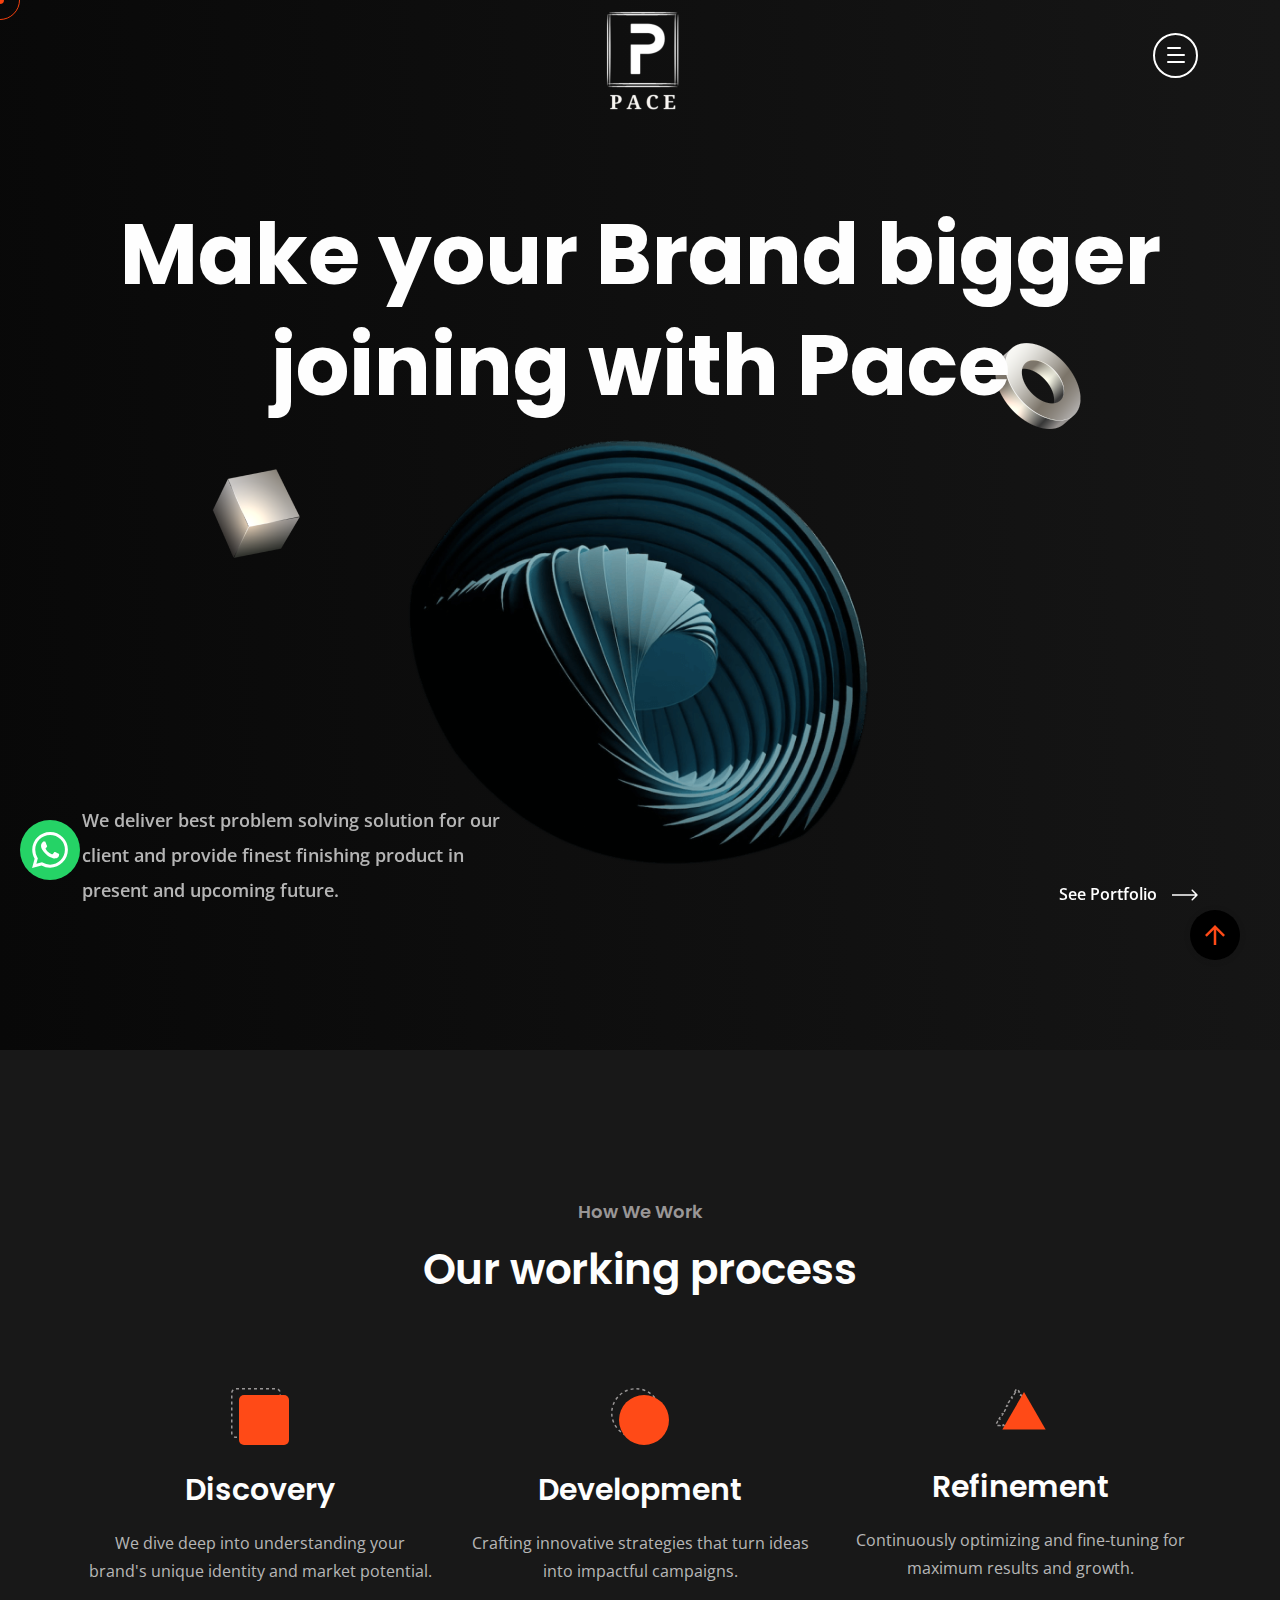
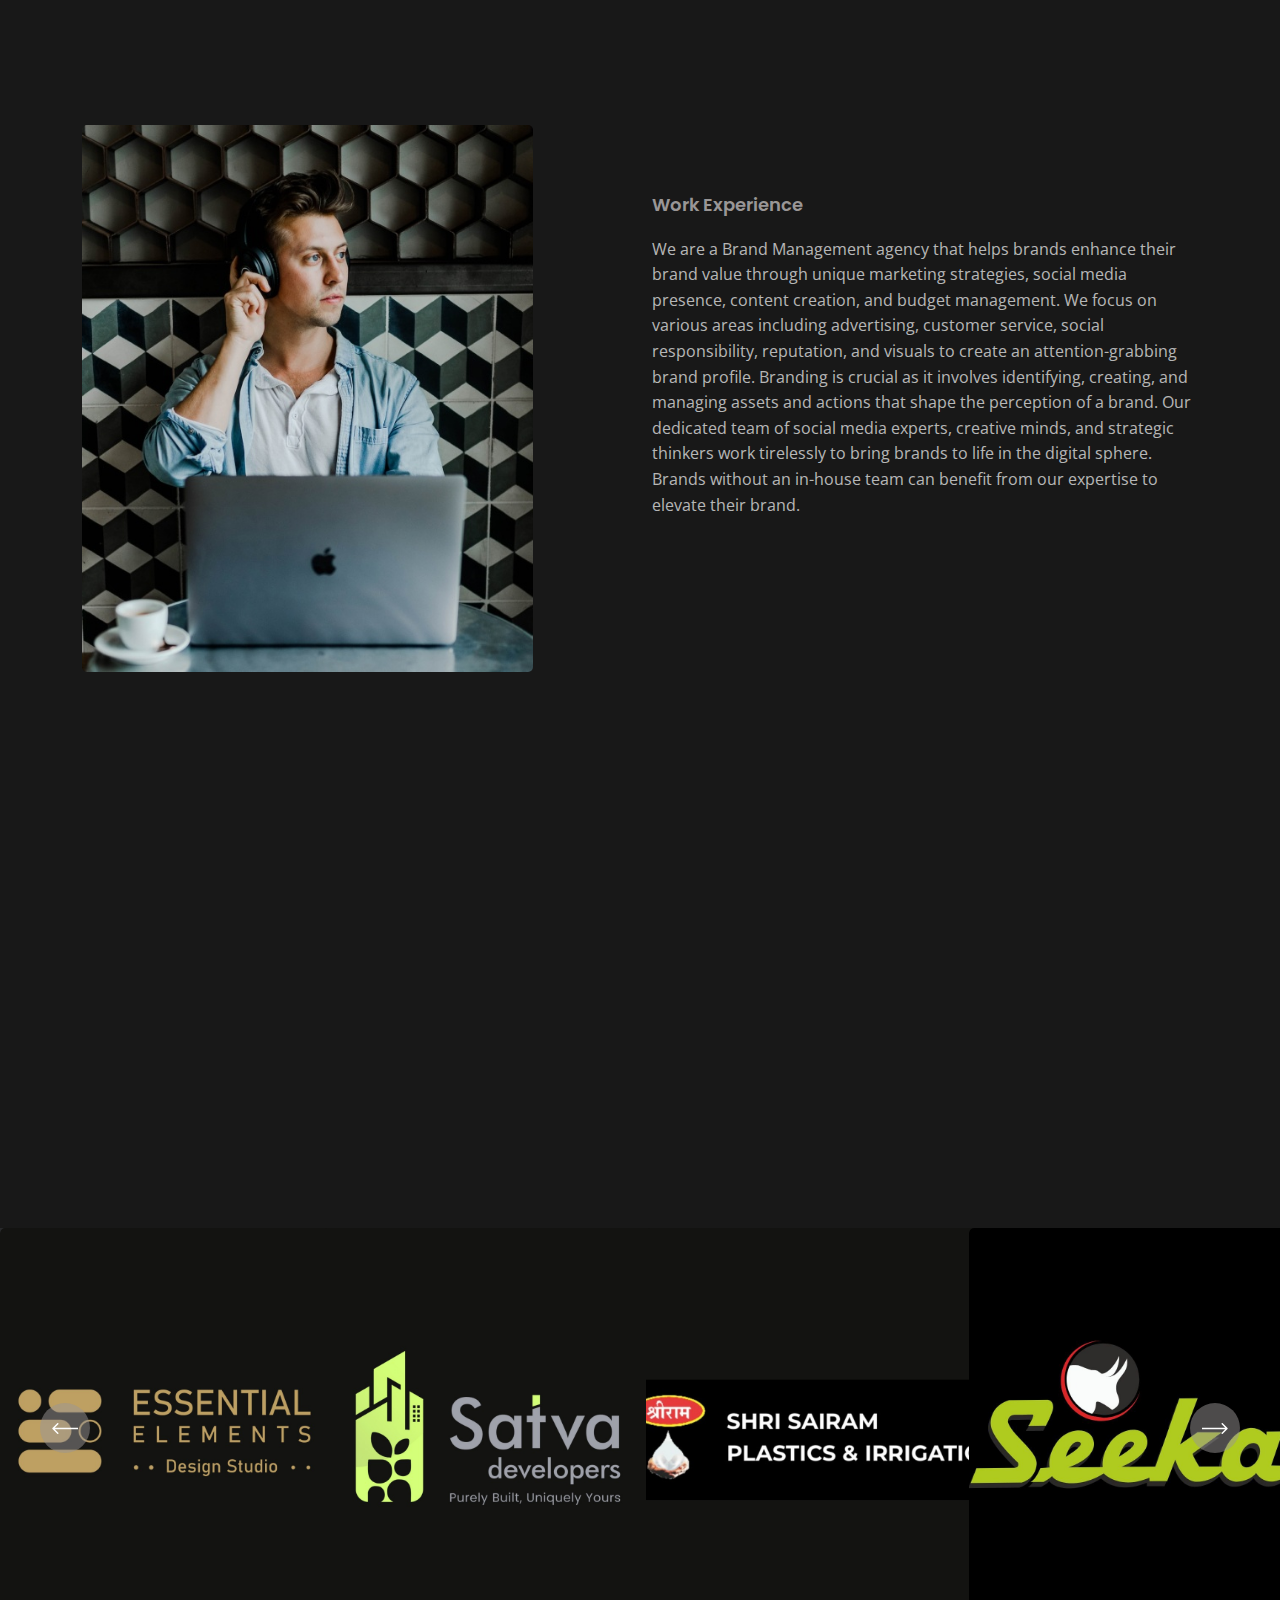
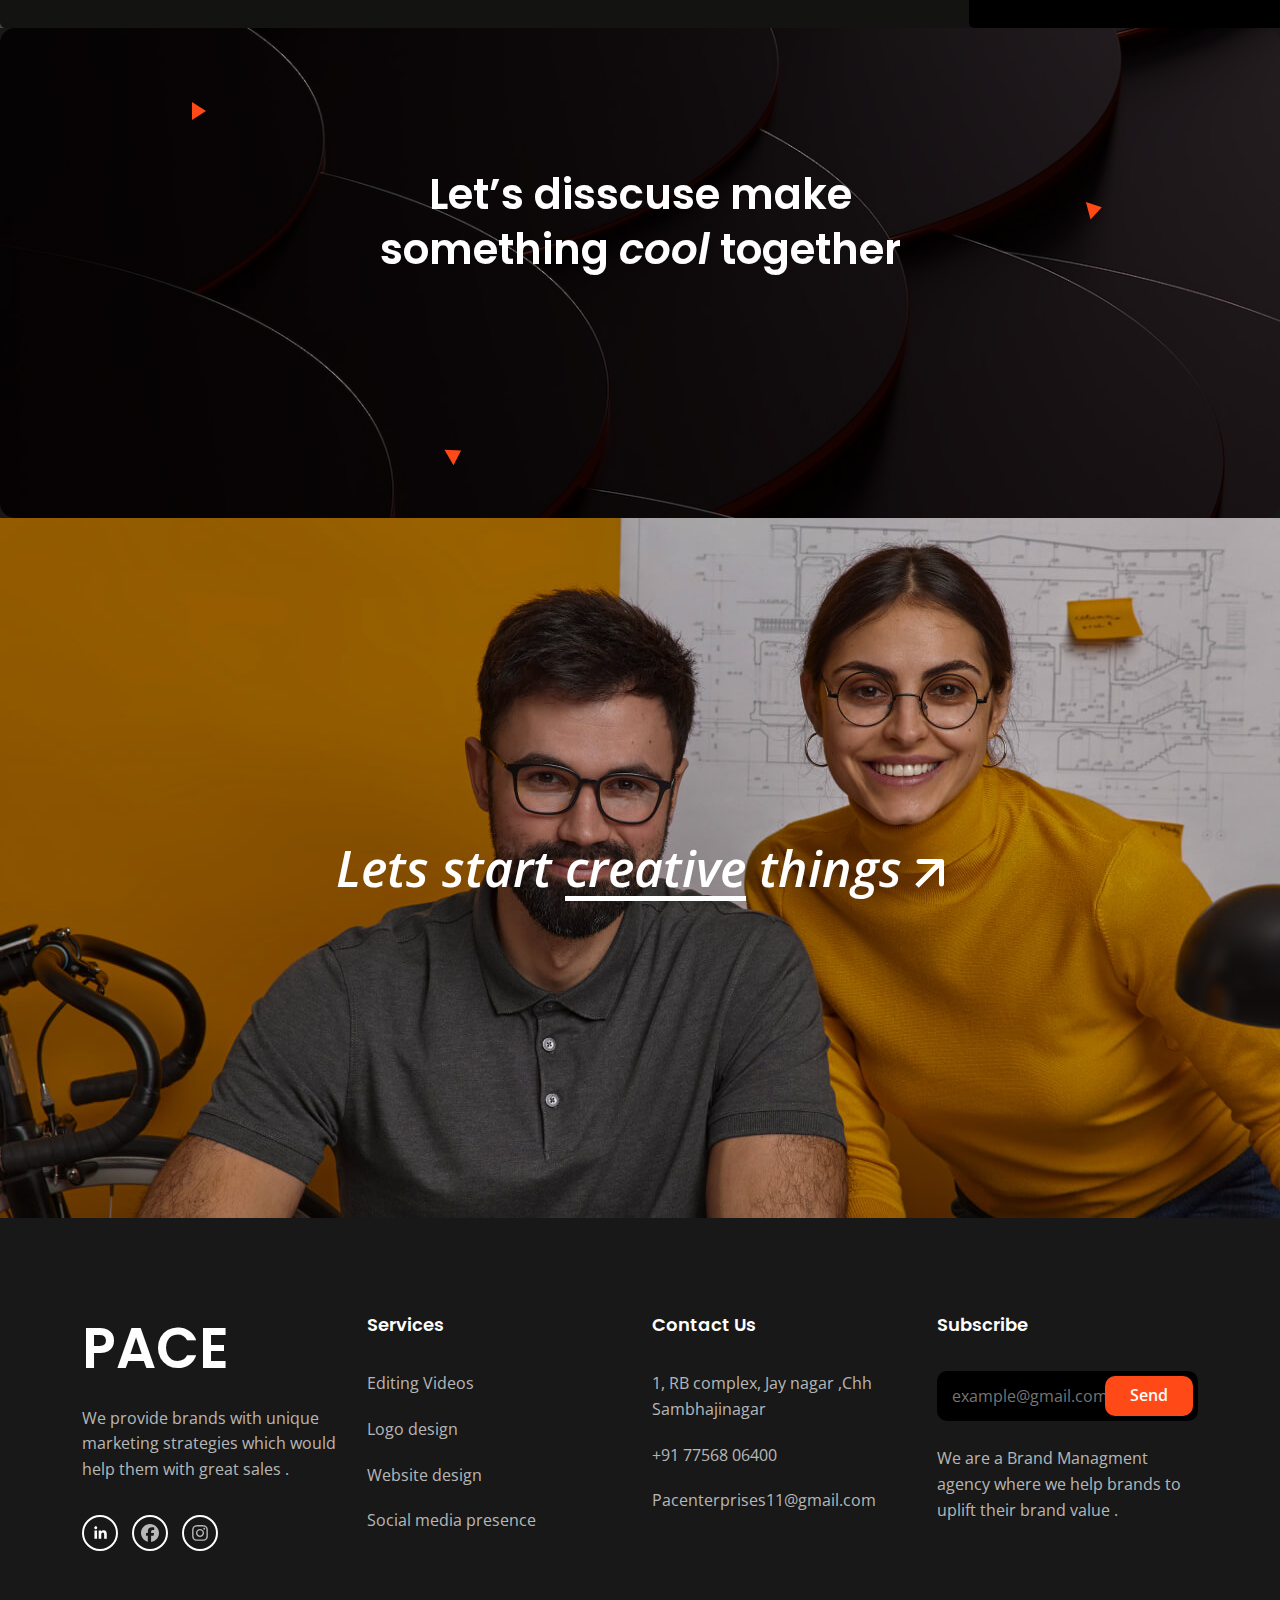
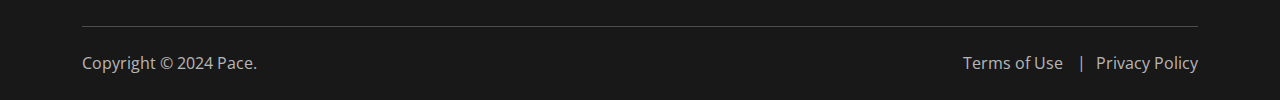
==== commit e973dc3f: "commit" ====
--- a/index.html
+++ b/index.html
@@ -57,8 +57,8 @@
       <div class="cs-side_header_in">
         <div class="cs-side_header_shape"></div>
         <a class="cs-site_branding" href="index.html">
-          <!-- <img src="assets/img/logo.svg" alt="Logo"> -->
-          <h1>PACE</h1>
+          <img src="assets/img/loo.png" alt="Logo" >
+         
         </a>
         <ul class="cs-nav_list">
           <li class="cs-mega_menu">
--- a/assets/css/style.css
+++ b/assets/css/style.css
@@ -3893,13 +3893,14 @@
   display: inline-block;
 }
 .cs-site_branding img {
-  width: 200px;
+  width: 250px;
   margin-top: 1rem;
 }
 
 @media screen and (min-width: 1200px) {
   .cs-main_header {
     position: relative;
+    height: 110px;
   }
   .cs-main_header .container-fluid {
     padding-right: 40px;
@@ -9506,4 +9507,9 @@
   width: 36px;
   height: 36px;
   fill: white;
+}
+@media (max-width: 800px) {
+  .cs-m0 {
+    max-width: 100%;
+  }
 }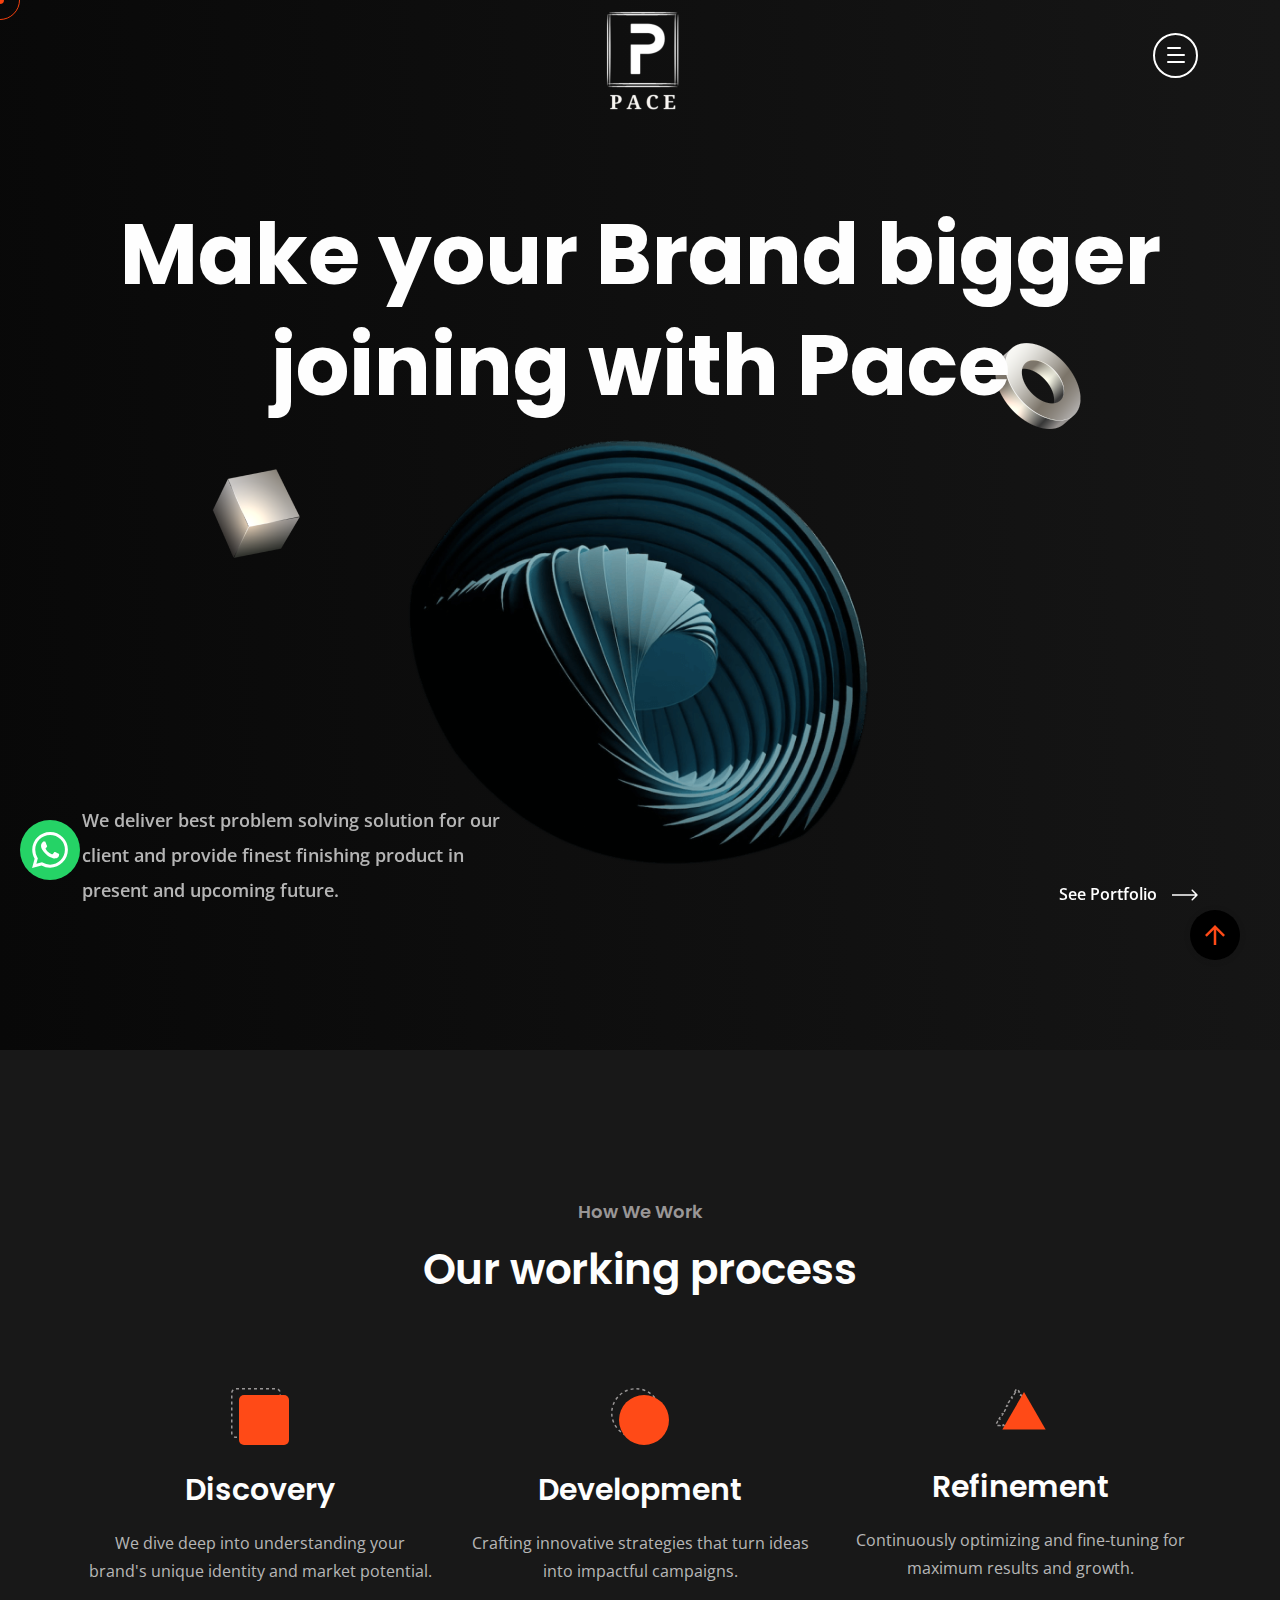
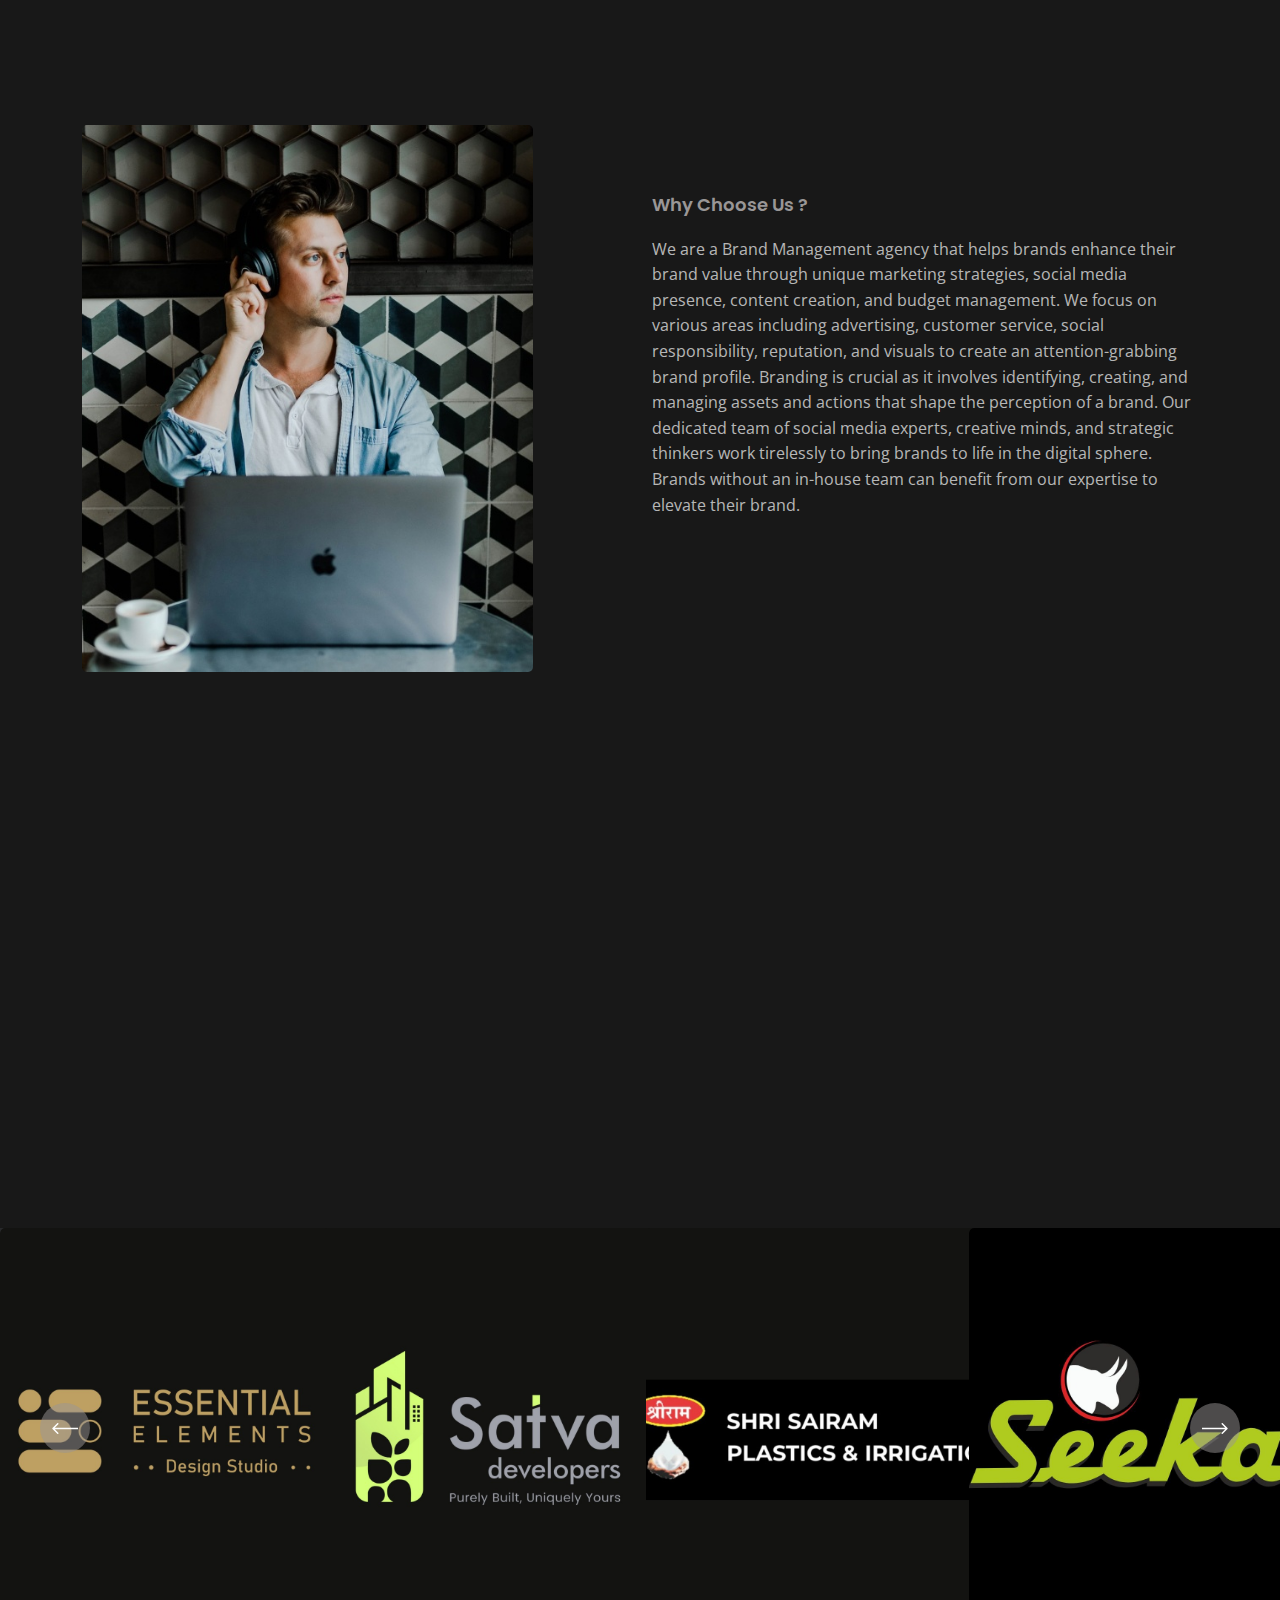
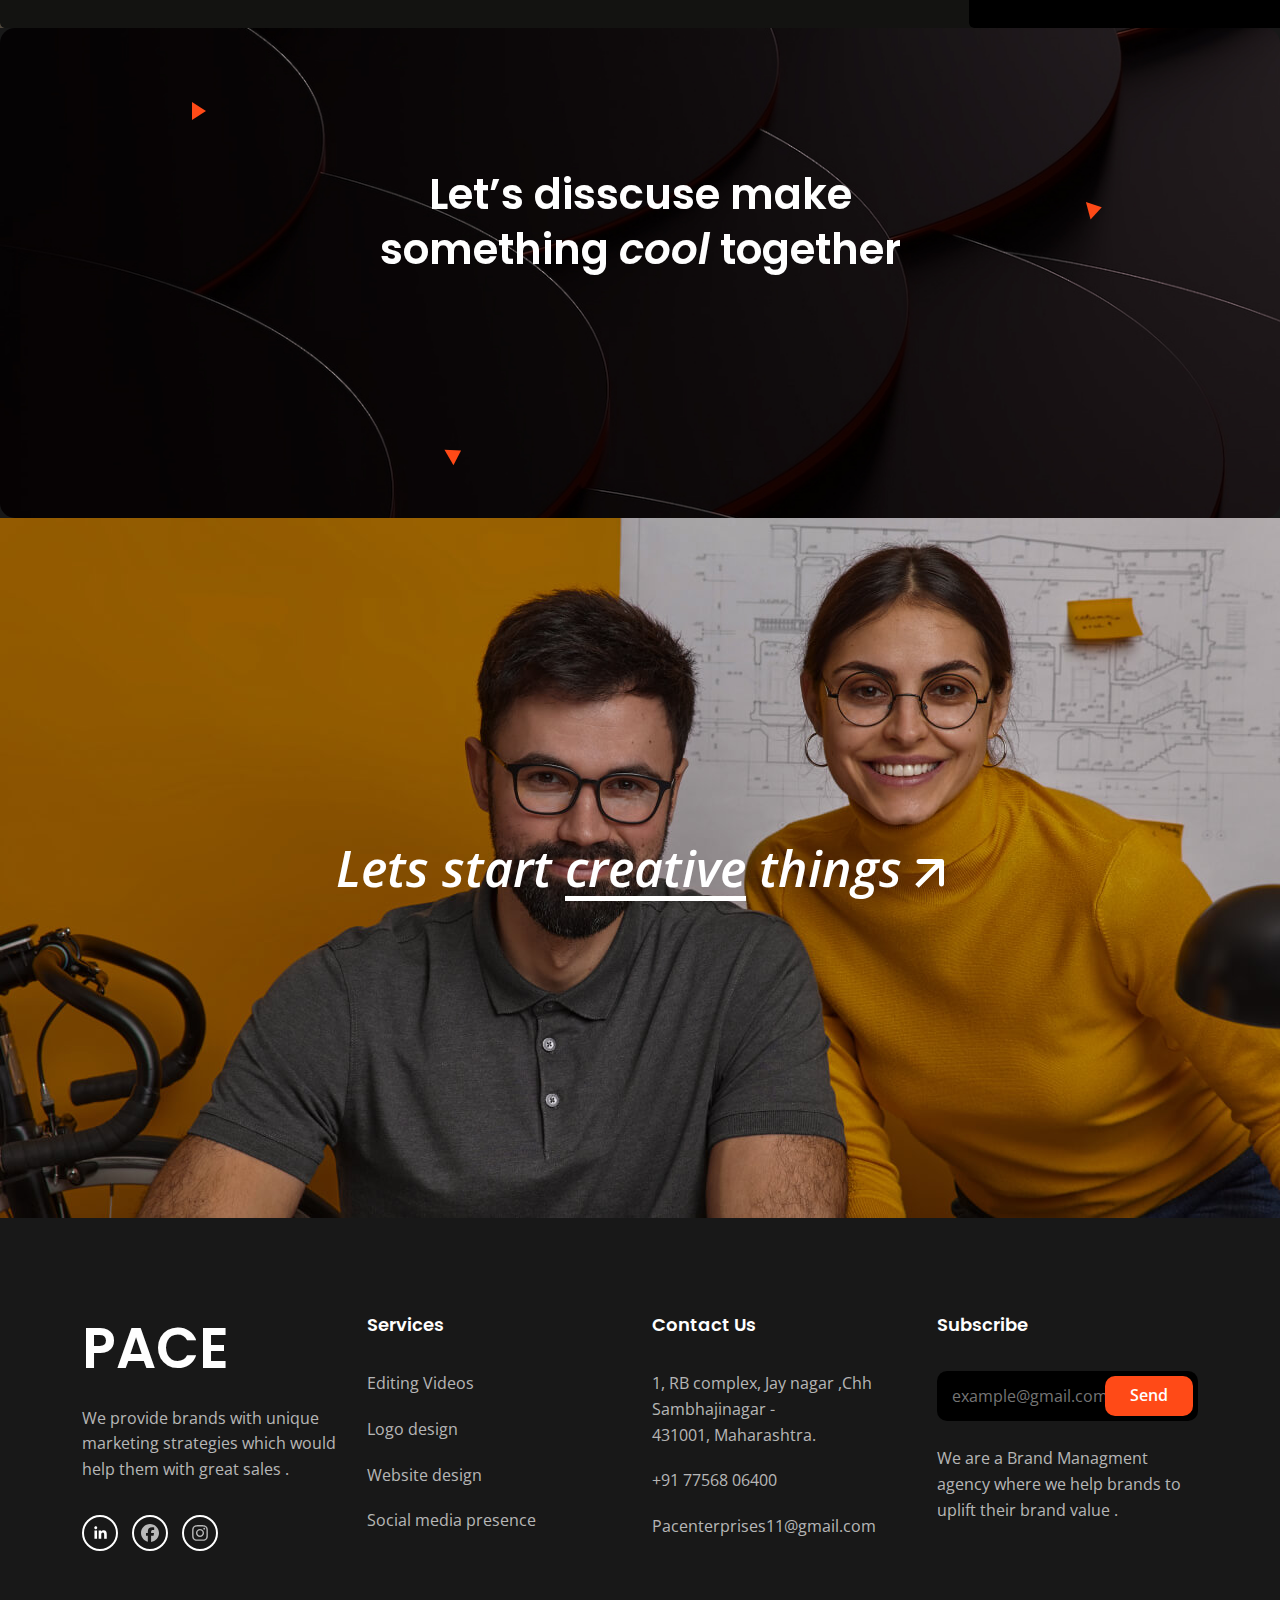
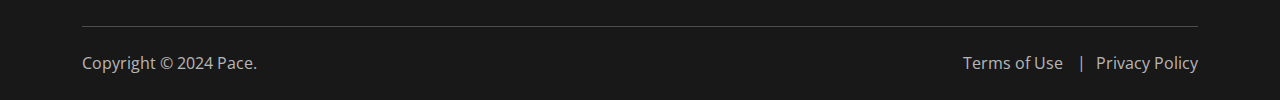
==== commit 7630d078: "commit" ====
--- a/index.html
+++ b/index.html
@@ -131,7 +131,7 @@
                 />
               </svg>
               <span
-                >1, RB complex, Jay nagar ,Chh Sambhajinagar
+                >1, RB complex, Jay nagar ,Chh Sambhajinagar - 431001, Maharashtra.
               </span>
             </li>
           </ul>
@@ -349,7 +349,7 @@
           <div class="col-lg-6 offset-lg-1">
             <div class="cs-height_0 cs-height_lg_40"></div>
             <div class="cs-section_heading cs-style1">
-              <h3 class="cs-section_subtitle">Work Experience
+              <h3 class="cs-section_subtitle">Why Choose Us ?
               </h3>
               <p >
                 We are a Brand Management agency that helps brands enhance their brand value through unique marketing strategies, social media presence, content creation, and budget management. We focus on various areas including advertising, customer service, social responsibility, reputation, and visuals to create an attention-grabbing brand profile. Branding is crucial as it involves identifying, creating, and managing assets and actions that shape the perception of a brand. Our dedicated team of social media experts, creative minds, and strategic thinkers work tirelessly to bring brands to life in the digital sphere. Brands without an in-house team can benefit from our expertise to elevate their brand.</p>
@@ -718,7 +718,7 @@
               <div class="cs-footer_item">
                 <h2 class="cs-widget_title">Contact Us</h2>
                 <ul class="cs-menu_widget cs-mp0">
-                  <li>1, RB complex, Jay nagar ,Chh Sambhajinagar</li>
+                  <li>1, RB complex, Jay nagar ,Chh Sambhajinagar - 431001, Maharashtra.</li>
                   <li>+91 77568 06400</li>
                   <li>Pacenterprises11@gmail.com</li>
                 </ul>
--- a/assets/css/style.css
+++ b/assets/css/style.css
@@ -612,6 +612,7 @@
 
 .cs-radius_15 {
   border-radius: 15px;
+  
 }
 
 .cs-line_height_1 {
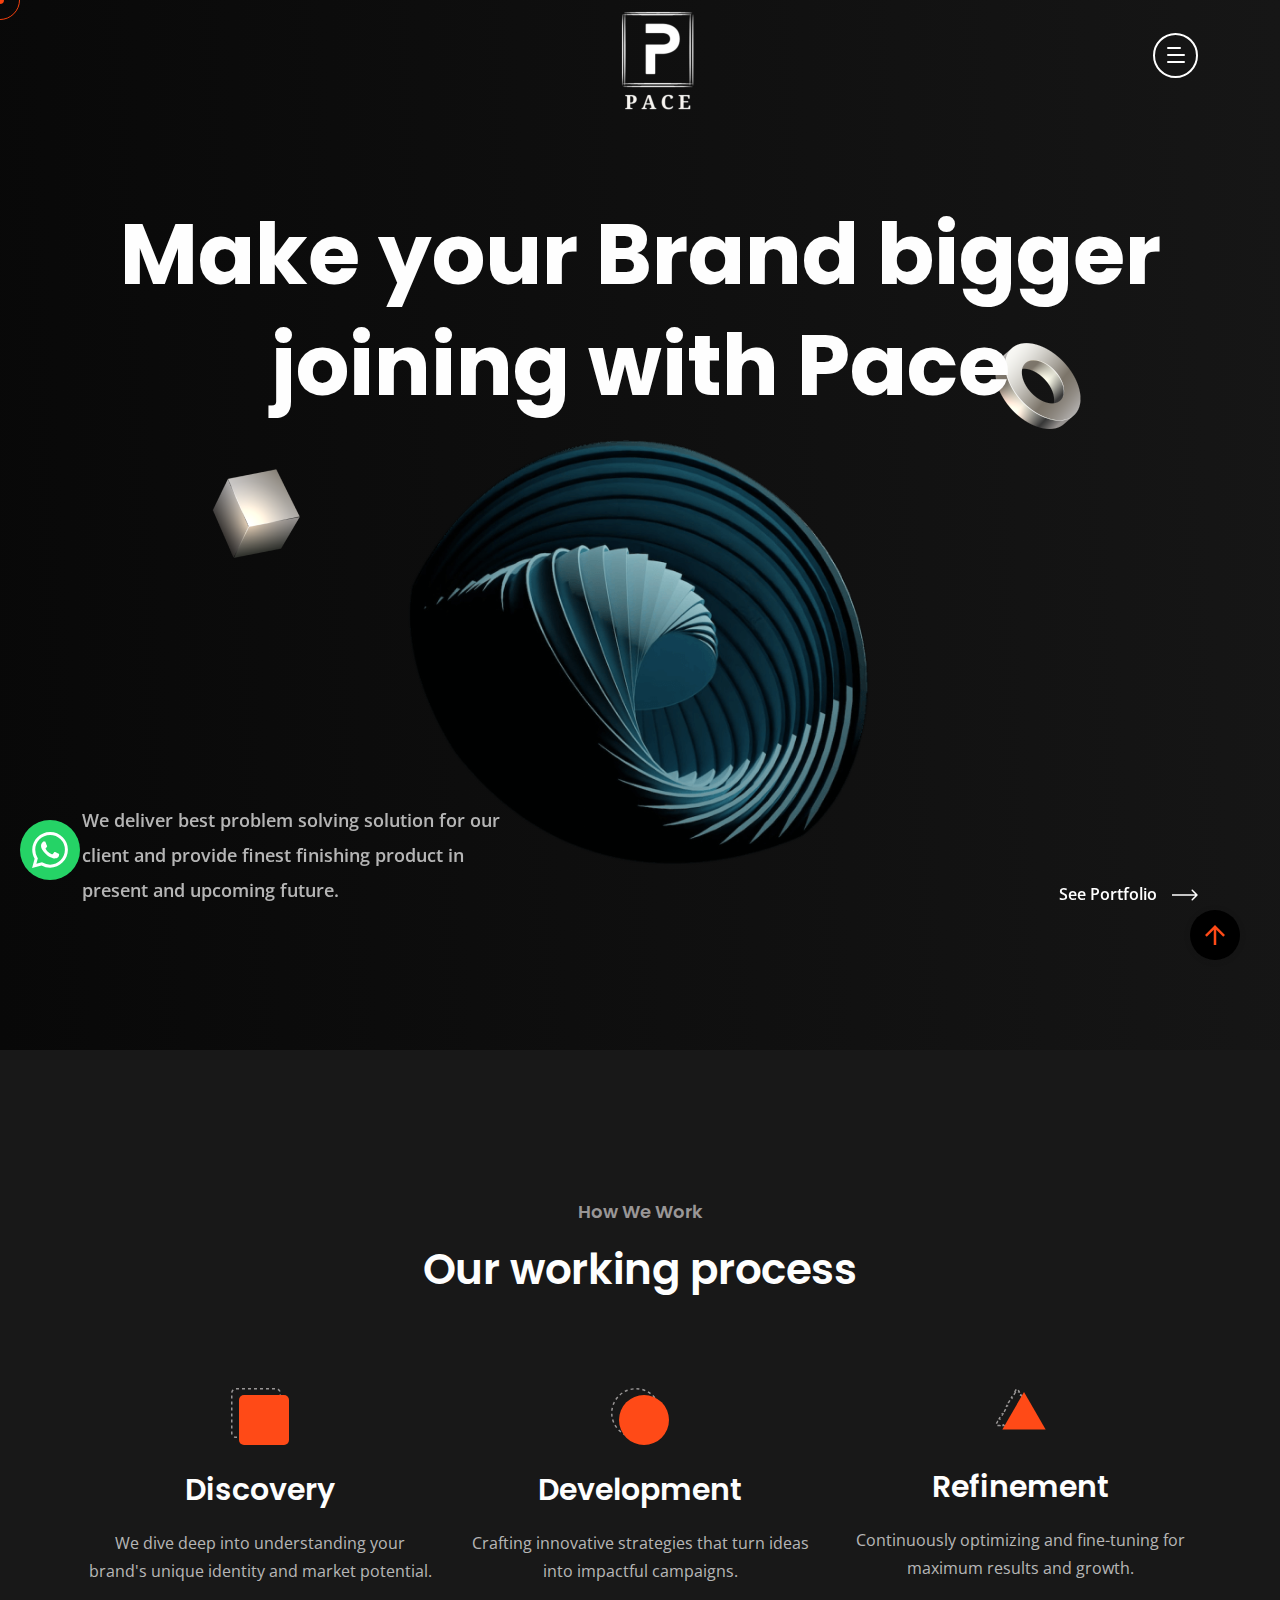
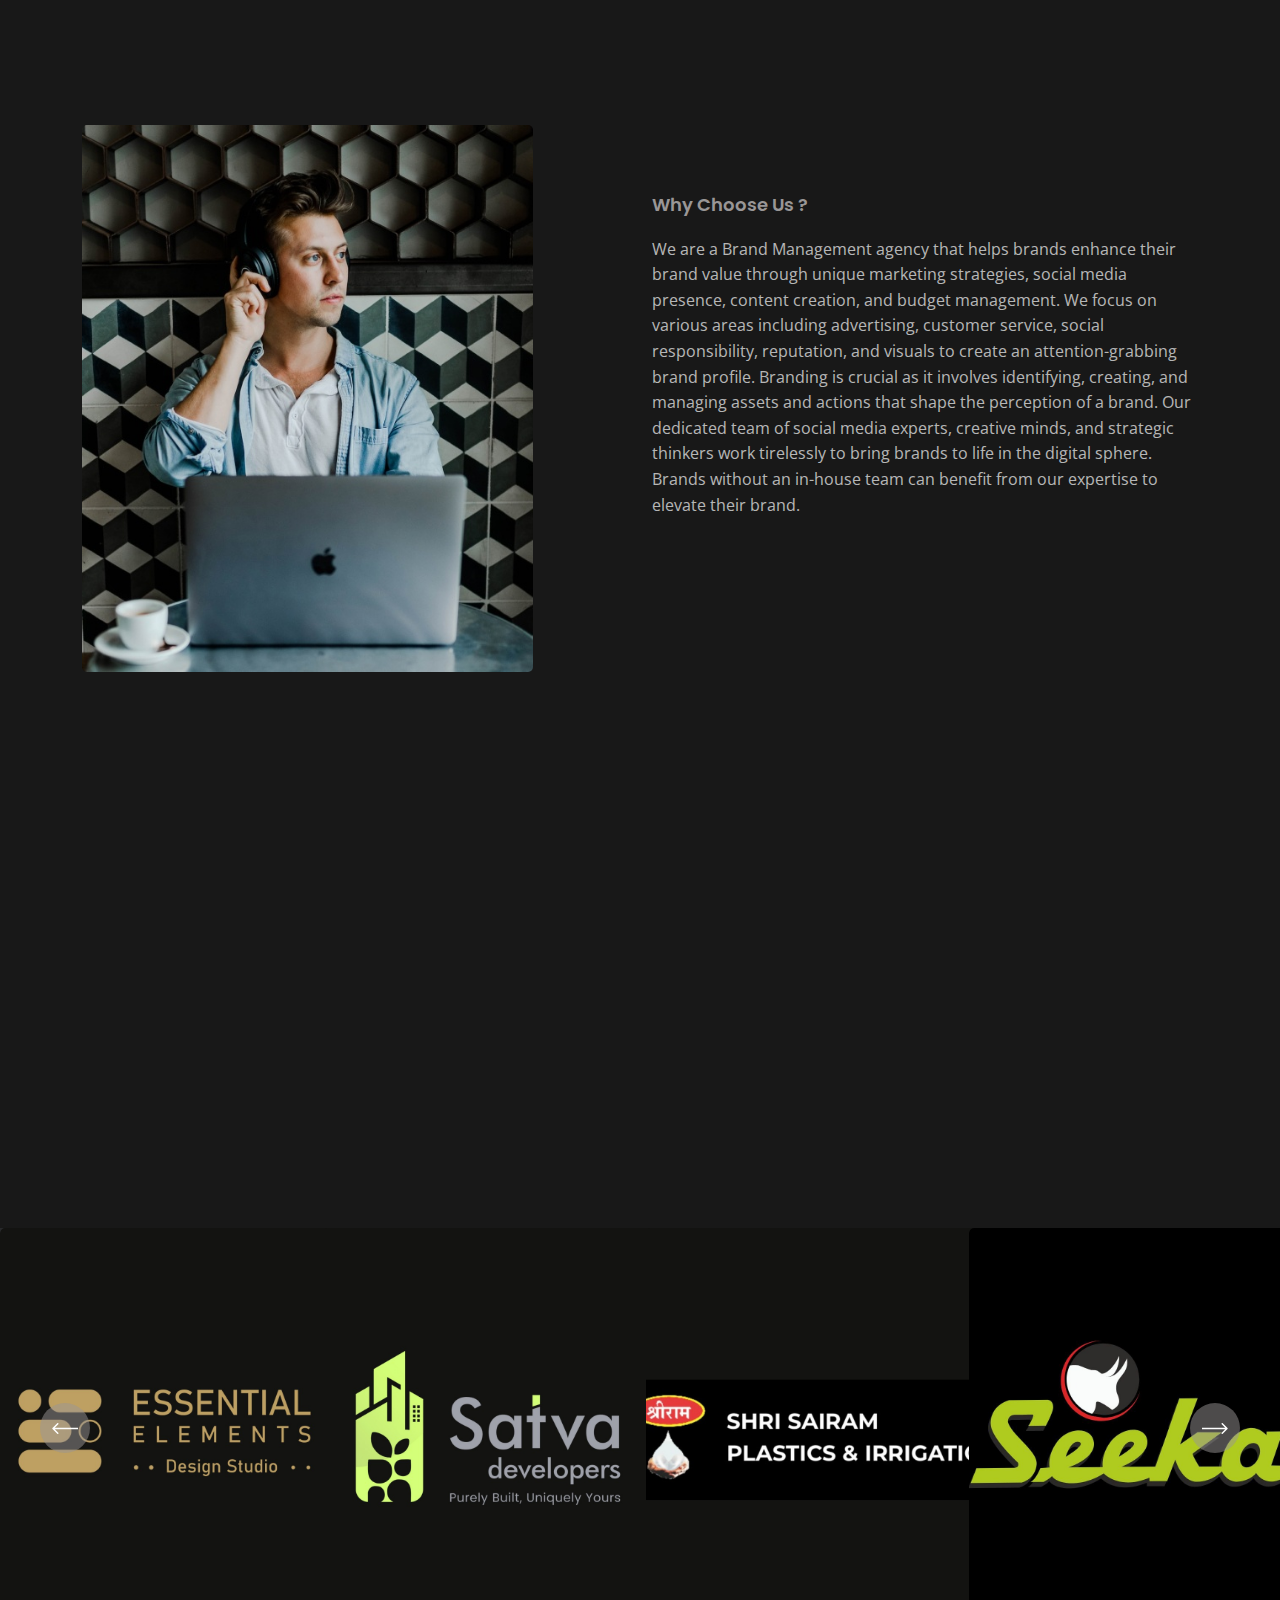
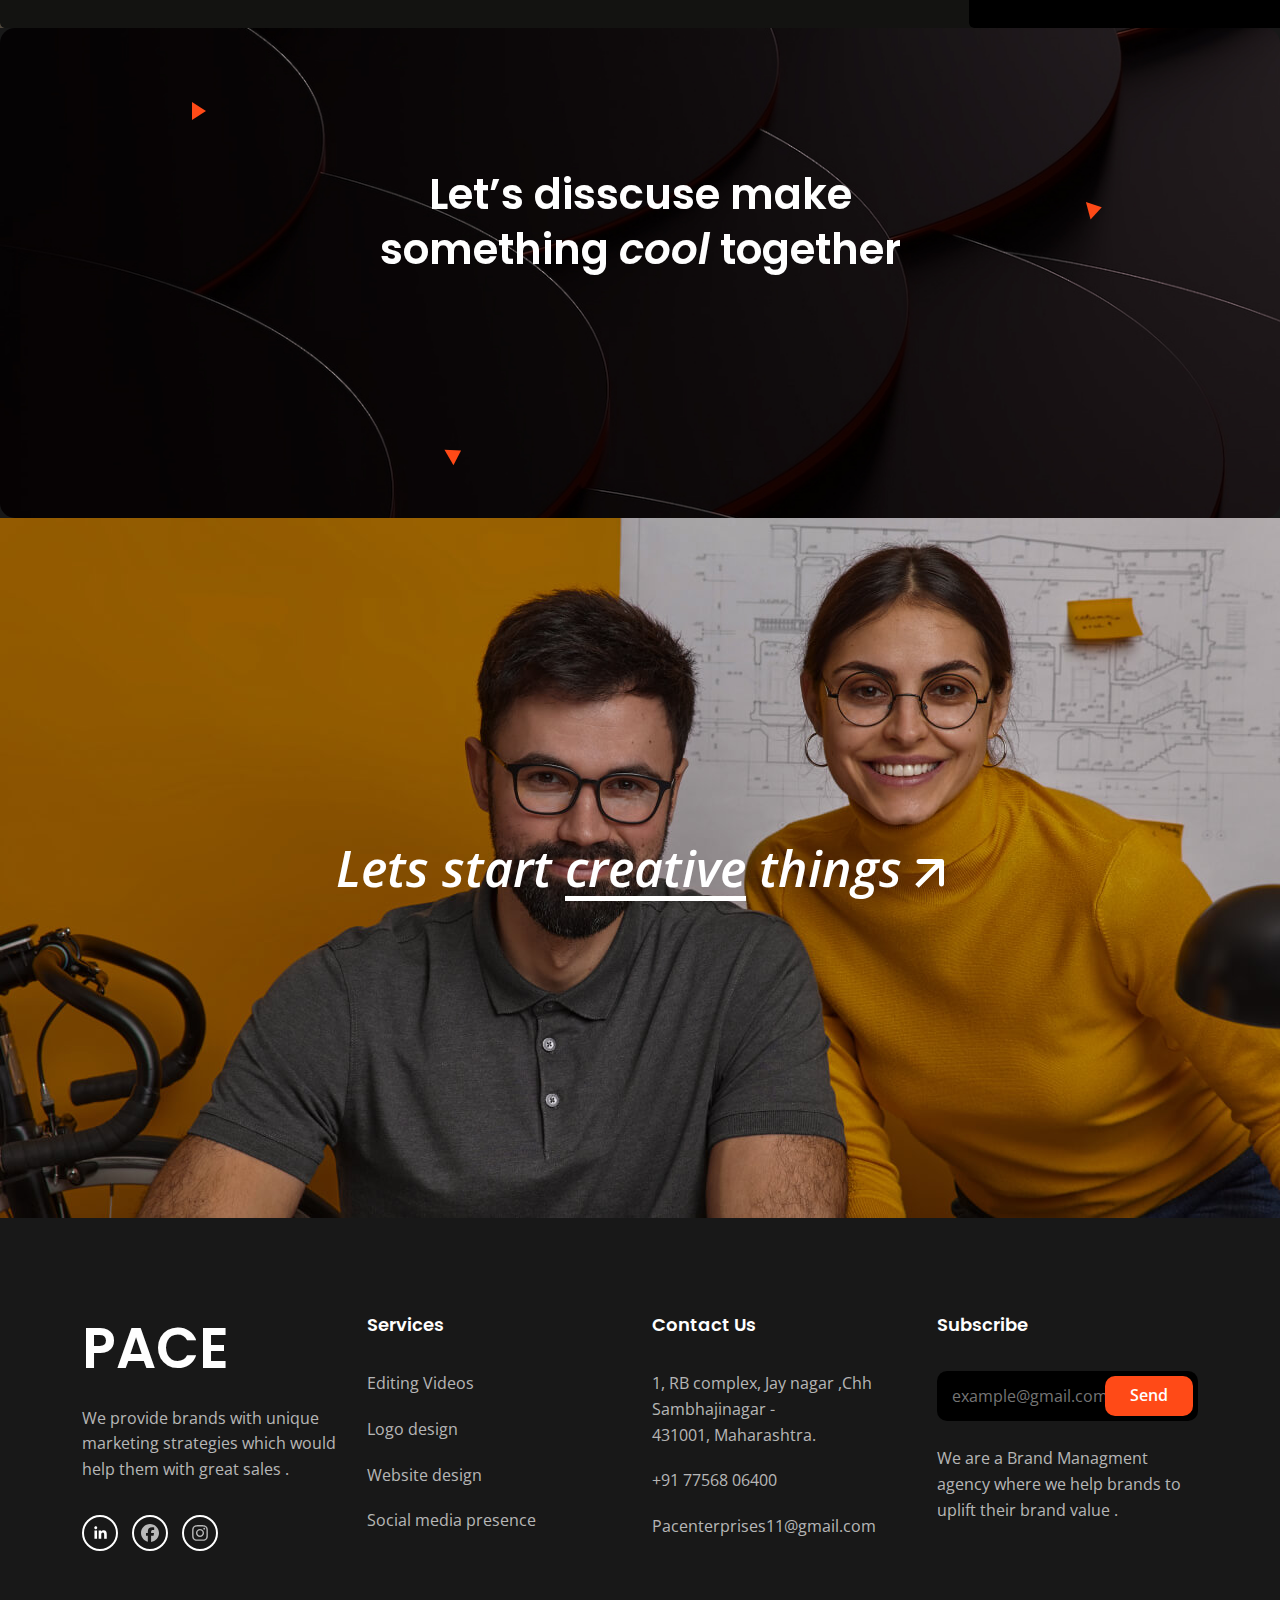
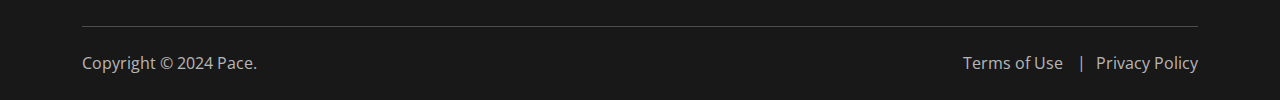
==== commit 71fb646c: "commit" ====
--- a/index.html
+++ b/index.html
@@ -56,28 +56,27 @@
       <div class="cs-side_header_overlay"></div>
       <div class="cs-side_header_in">
         <div class="cs-side_header_shape"></div>
-        <a class="cs-site_branding" href="index.html">
-          <img src="assets/img/loo.png" alt="Logo" >
-         
-        </a>
-        <ul class="cs-nav_list">
-          <li class="cs-mega_menu">
-            <a href="index.html">Home</a>
-          </li>
-          
-          <li>
-            <a href="about.html">About</a>
-          </li>
-          <li>
-            <a href="service.html">Services</a>
-          </li>
-          <li>
-            <a href="portfolio.html">Portfolio</a>
-          </li>
-           <li>
-            <a href="contact.html">Contact</a>
-          </li>
-        </ul>
+     <div style="padding-top: 2rem;">
+      <ul class="cs-nav_list">
+        <li class="cs-mega_menu">
+          <a href="index.html">Home</a>
+        </li>
+        
+        <li>
+          <a href="about.html">About</a>
+        </li>
+        <li>
+          <a href="service.html">Services</a>
+        </li>
+        <li>
+          <a href="portfolio.html">Portfolio</a>
+        </li>
+         <li>
+          <a href="contact.html">Contact</a>
+        </li>
+      </ul>
+     </div>
+    
         <div class="cs-side_header_box">
           <h2 class="cs-side_header_heading">
             Do you have a project in your <br />
--- a/assets/css/style.css
+++ b/assets/css/style.css
@@ -3895,6 +3895,7 @@
 }
 .cs-site_branding img {
   width: 250px;
+  margin-left: 30px;
   margin-top: 1rem;
 }
 
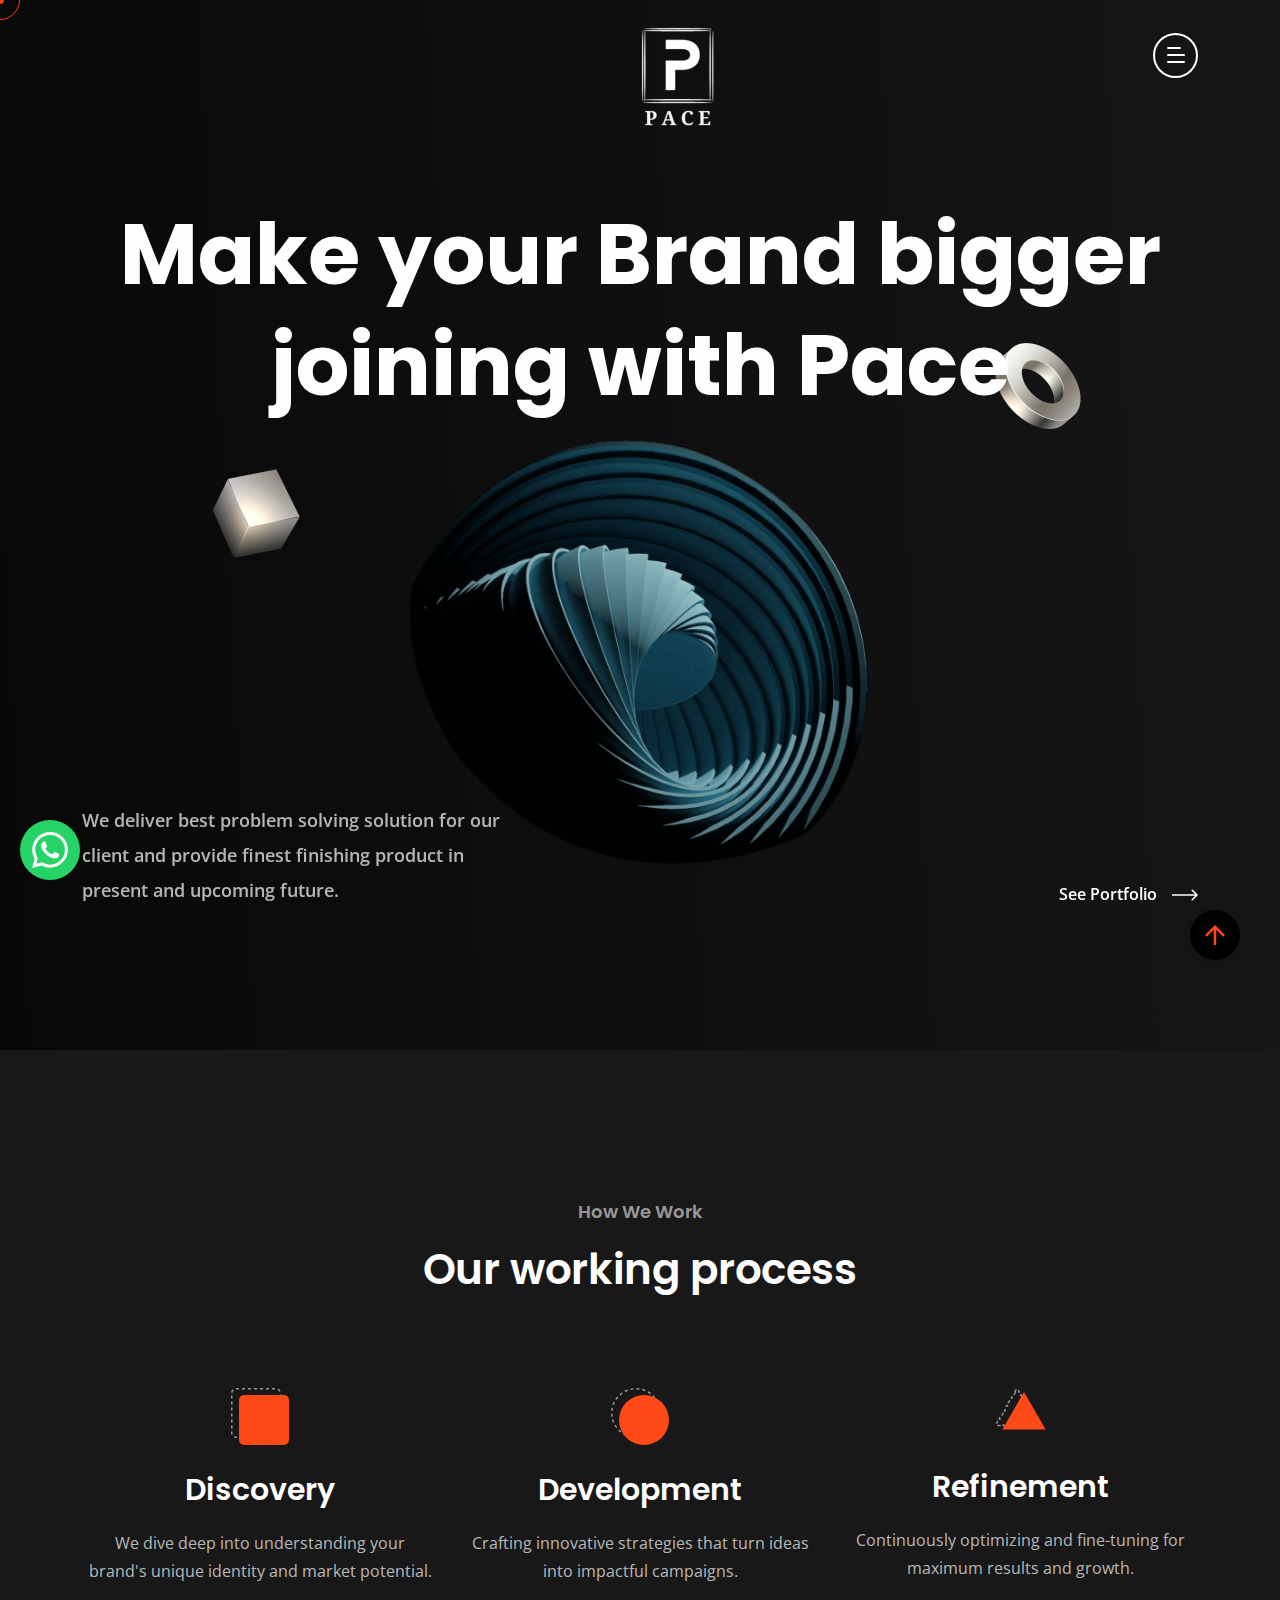
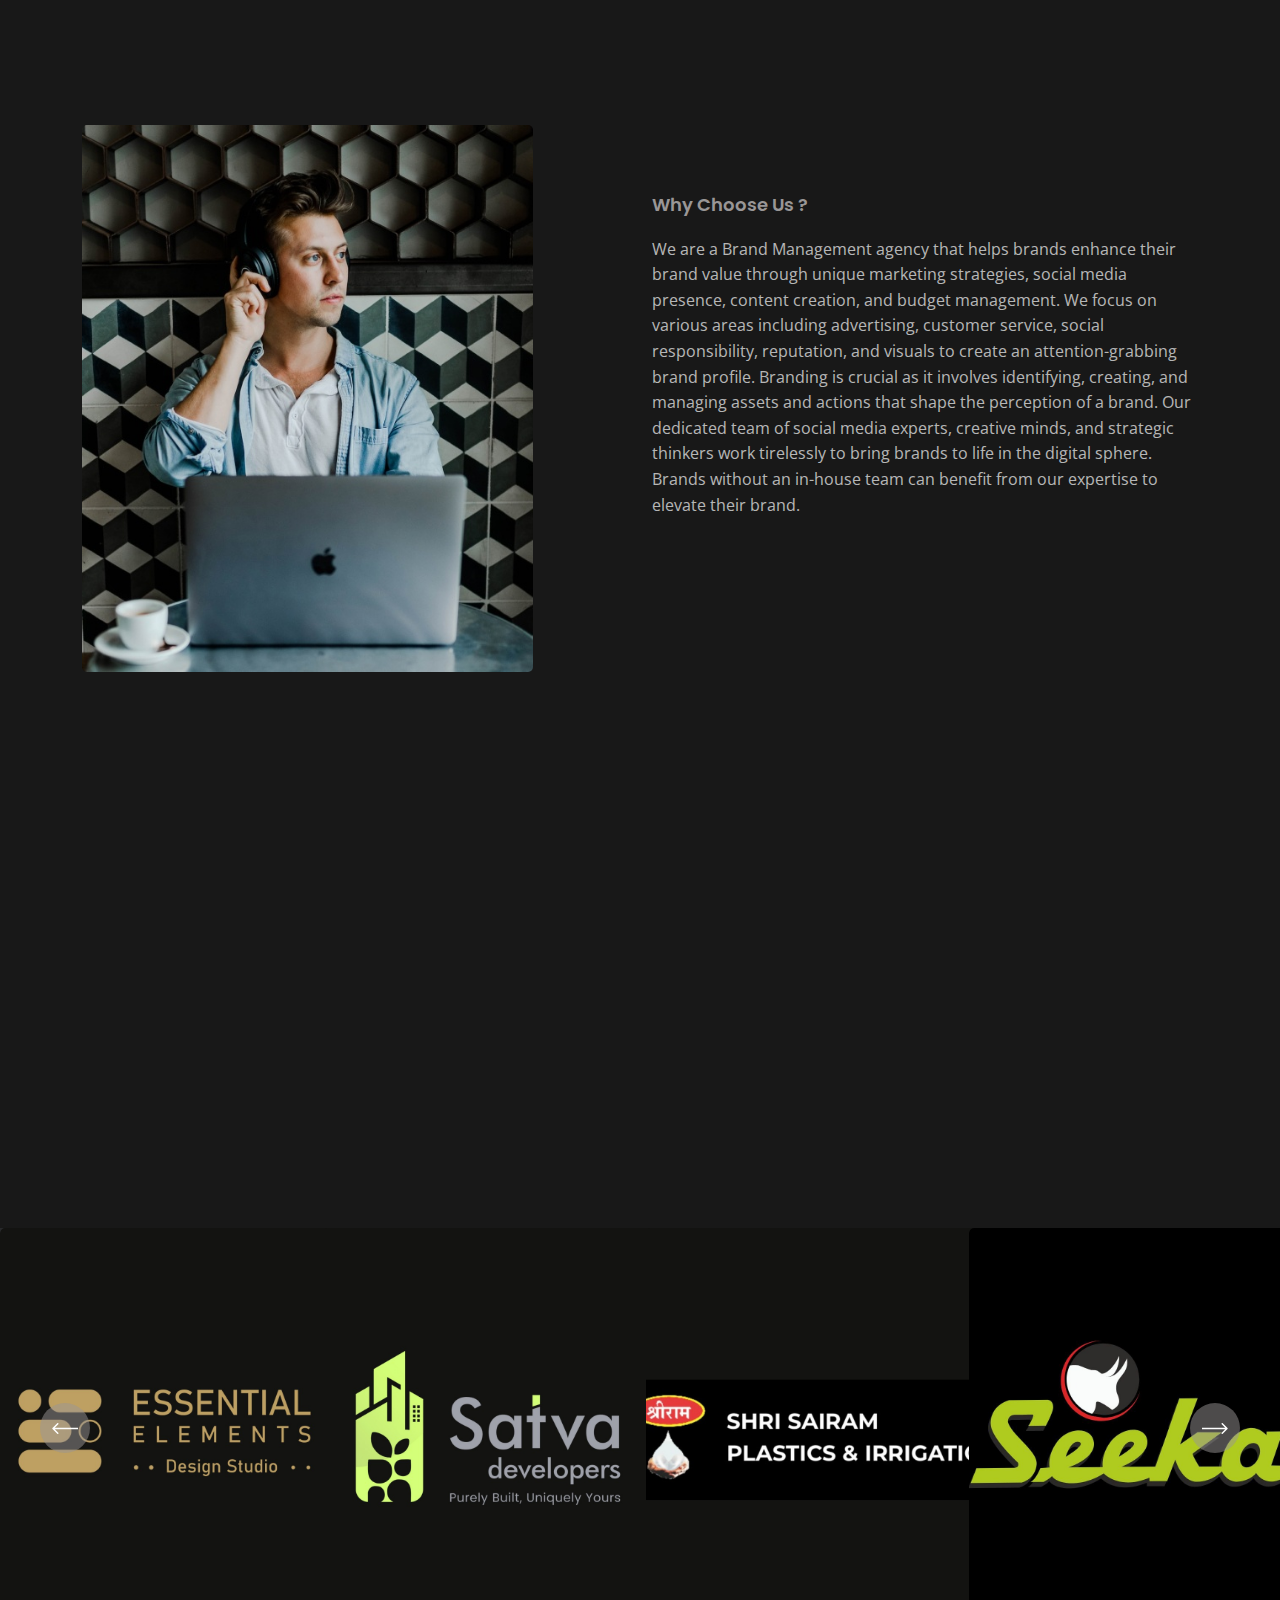
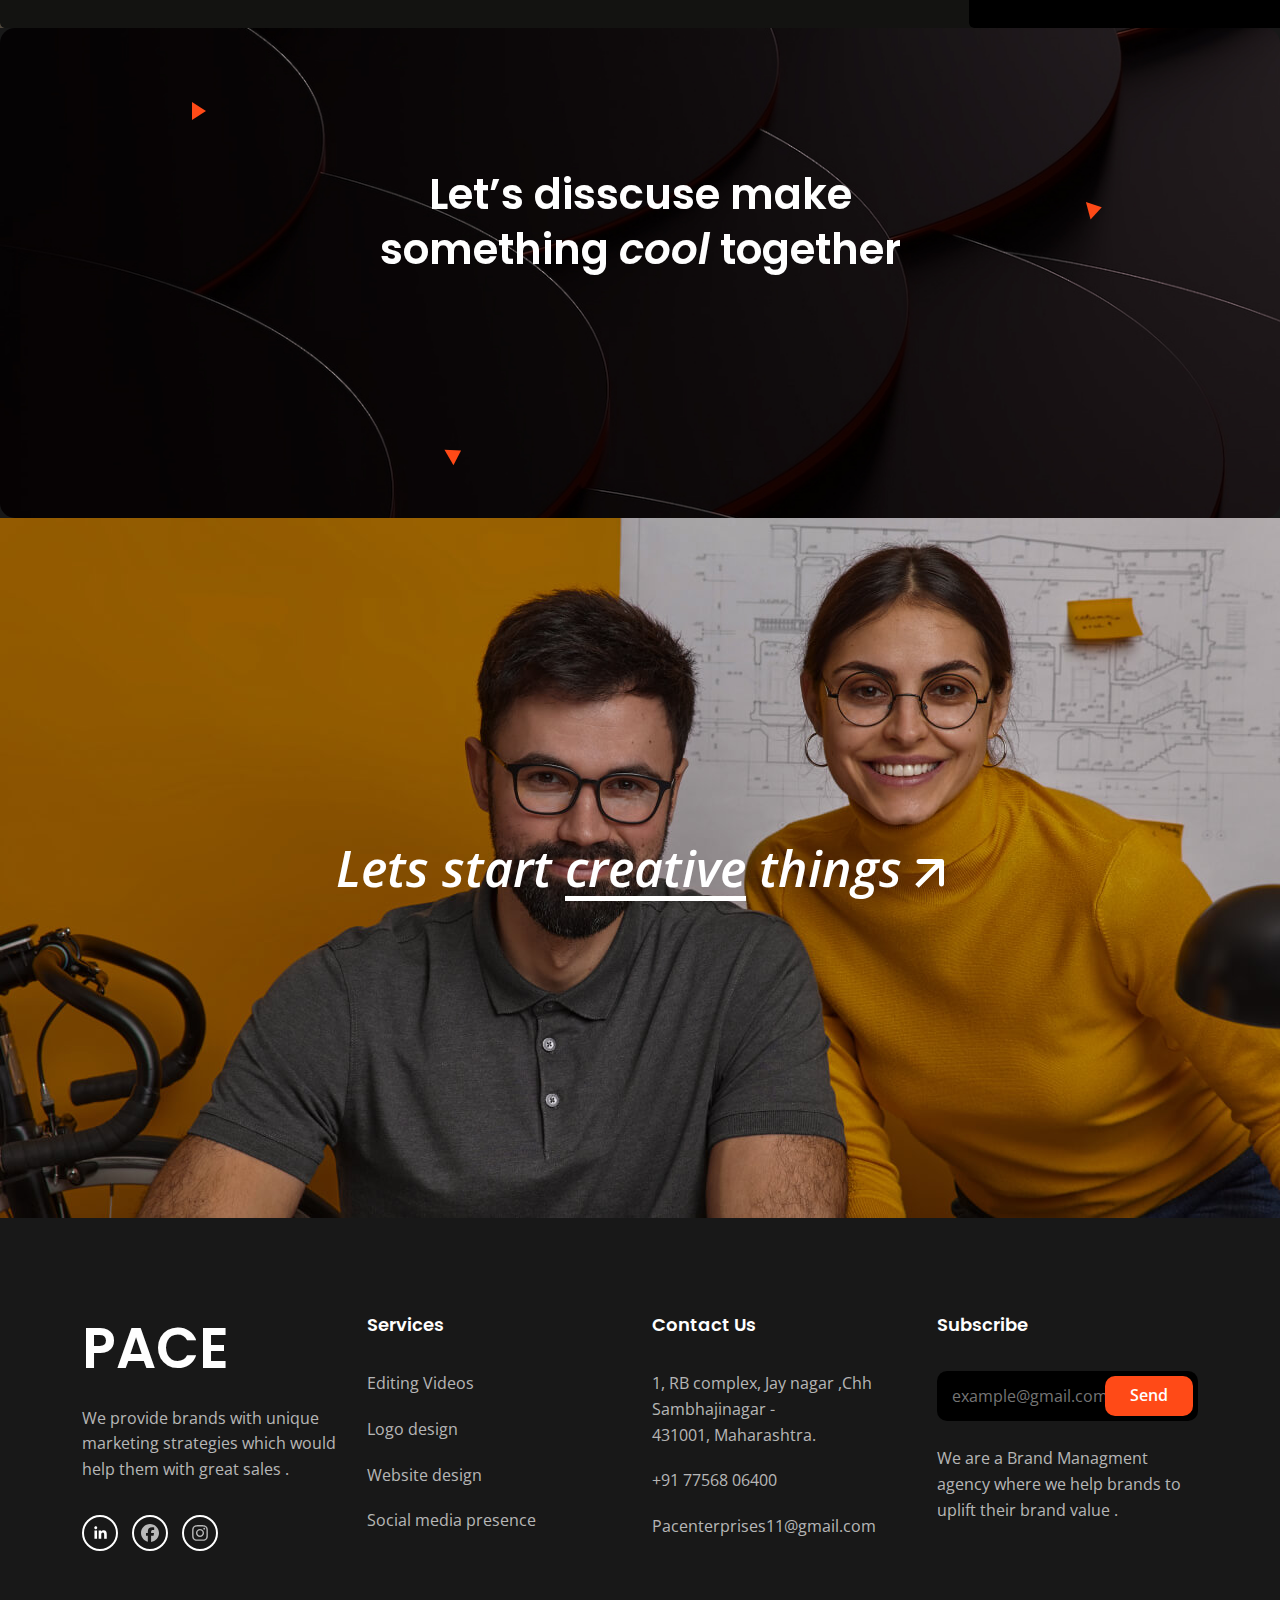
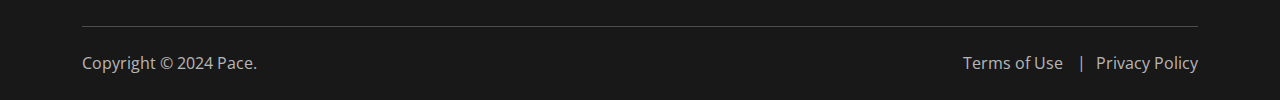
==== commit 3595c8a1: "commit" ====
--- a/index.html
+++ b/index.html
@@ -7,7 +7,7 @@
     <meta name="viewport" content="width=device-width, initial-scale=1" />
     <meta name="author" content="Laralink" />
     <!-- Favicon Icon -->
-    <link rel="icon" href="assets/img/favicon.png" />
+    <link rel="icon" href="./assets/img/loo.1.png" />
     <!-- Site Title -->
     <title>Pace Brand Management Co.</title>
     <link rel="stylesheet" href="assets/css/plugins/bootstrap.min.css" />
--- a/assets/css/style.css
+++ b/assets/css/style.css
@@ -3895,8 +3895,8 @@
 }
 .cs-site_branding img {
   width: 250px;
-  margin-left: 30px;
-  margin-top: 1rem;
+  margin-left:70px;
+  margin-top: 3rem;
 }
 
 @media screen and (min-width: 1200px) {
